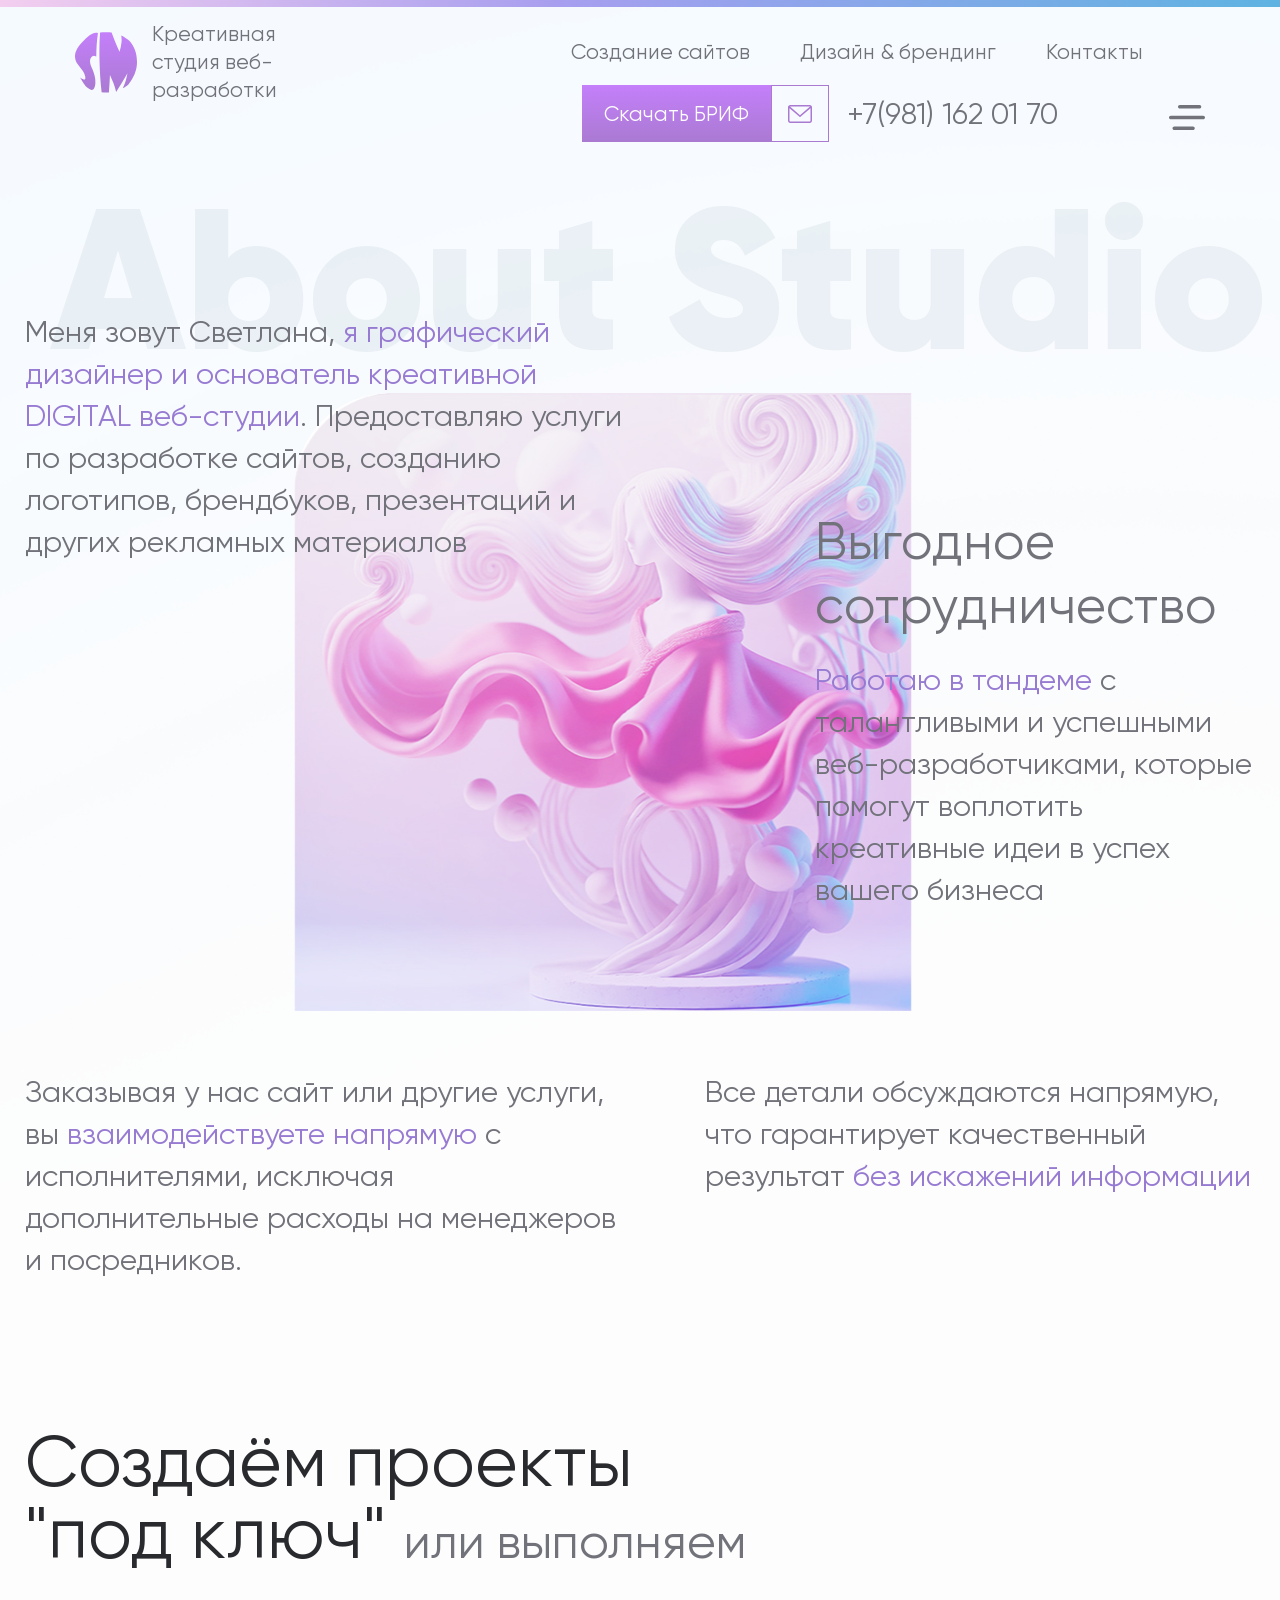
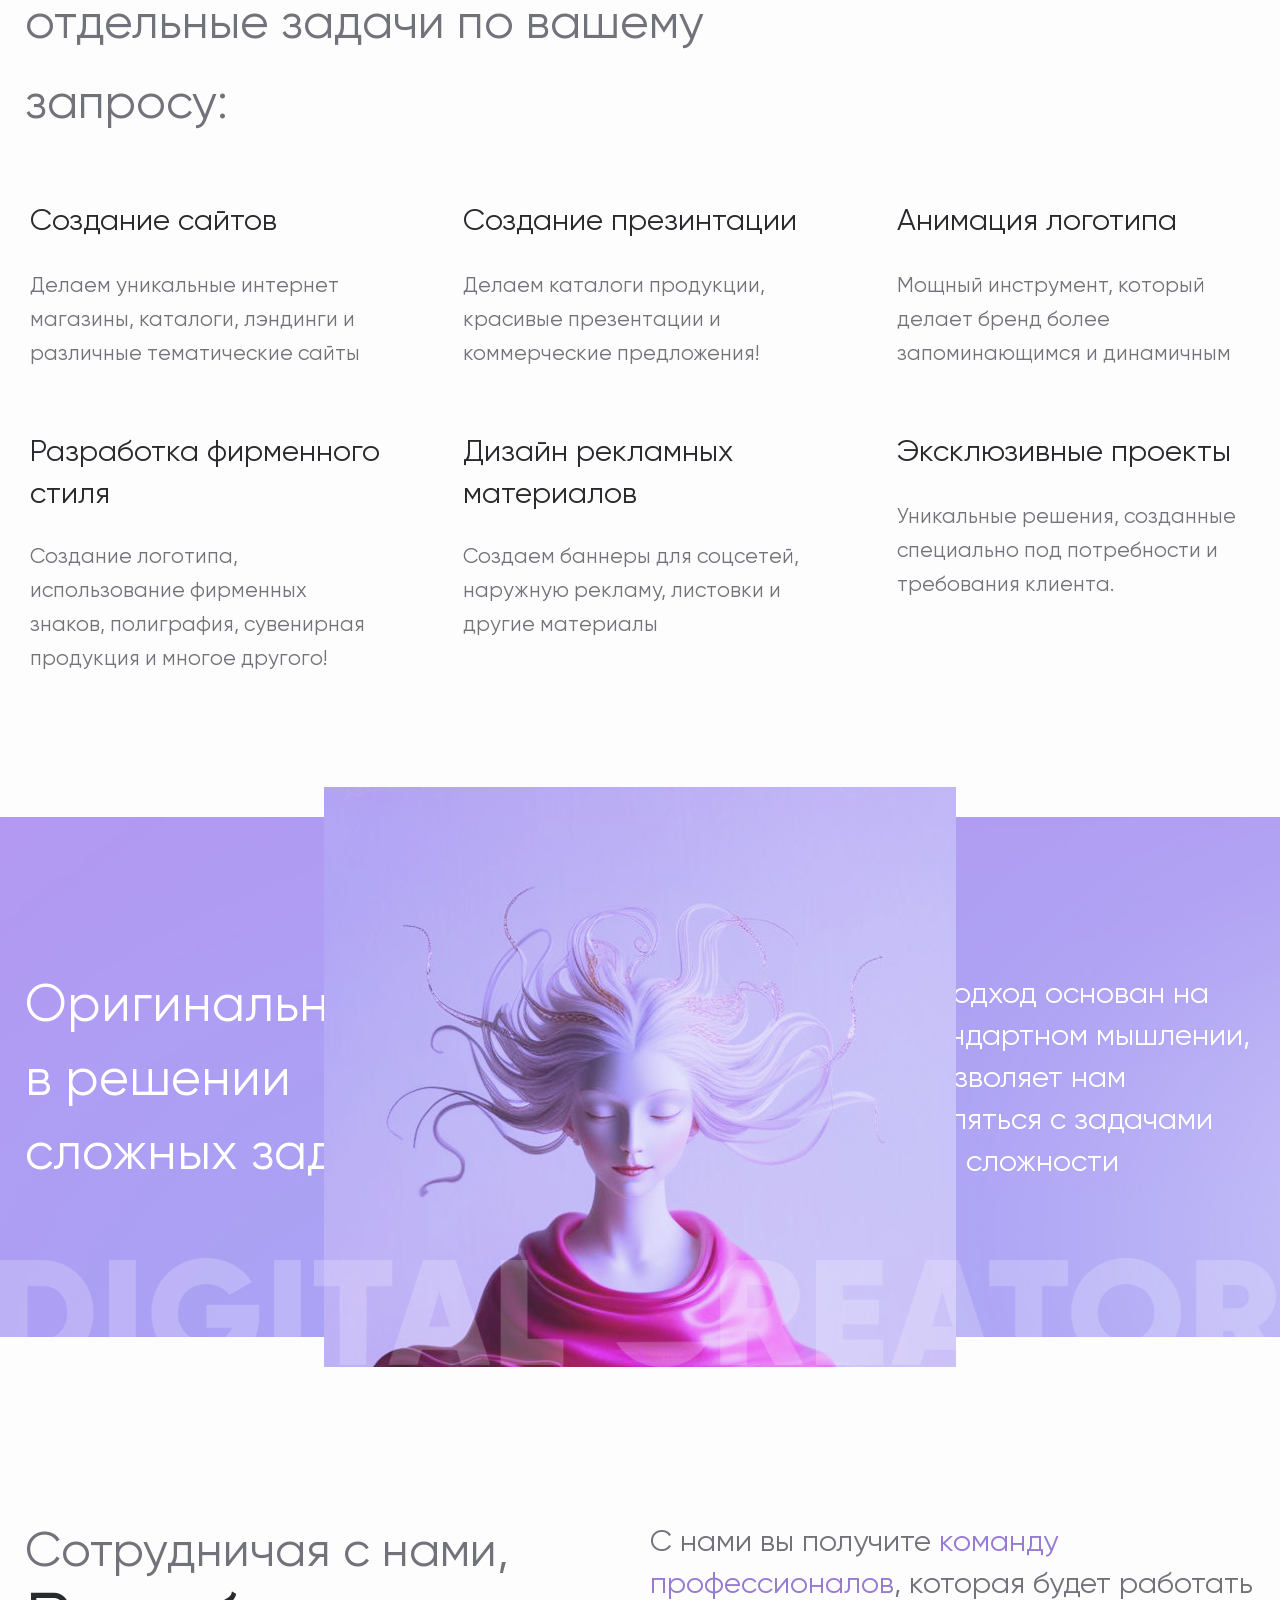
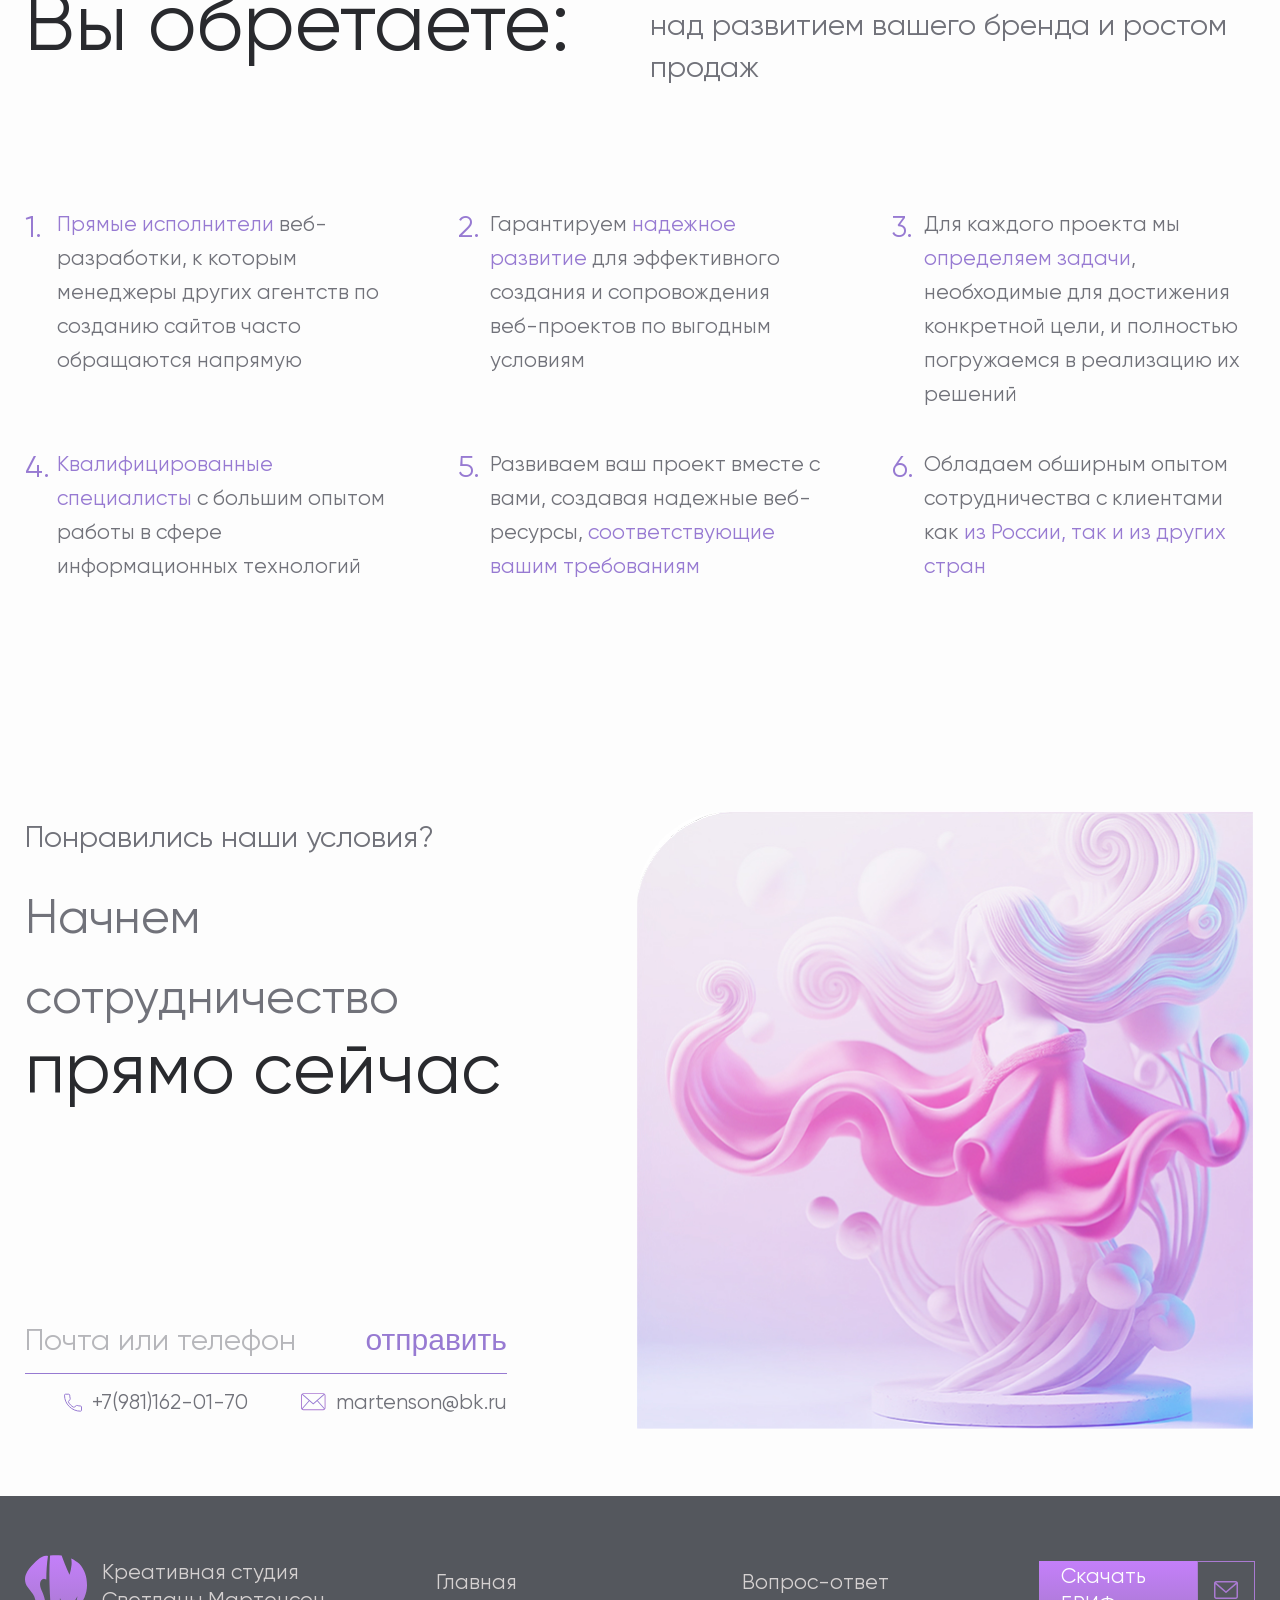
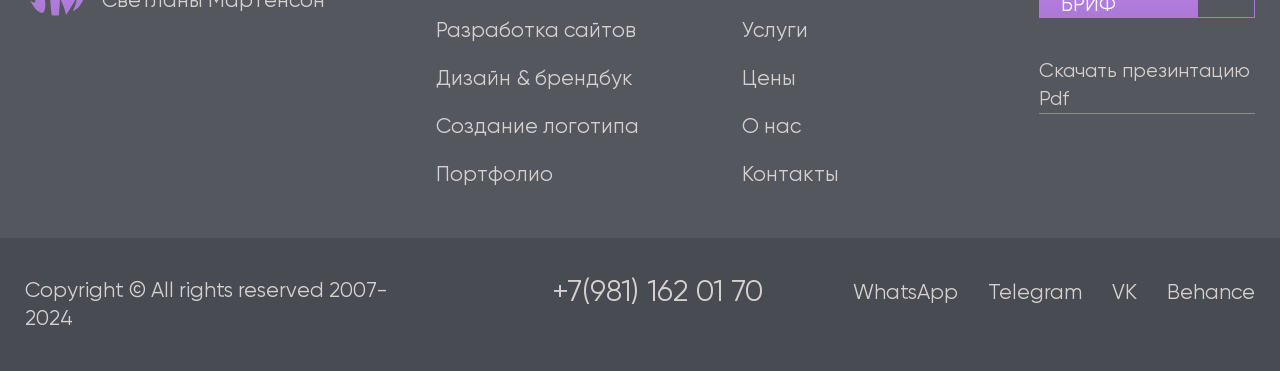
==== about.html @ 4dc98ea4 "Add files via upload" ====
<!DOCTYPE html>
<html lang="ru">
<head>
	<meta charset="utf-8">
	<meta http-equiv="X-UA-Compatible" content="IE=edge" >
	<meta name="viewport" content="width=device-width, initial-scale=1.0">
	<meta name="description" content="">
	<link rel="stylesheet" type="text/css" href="style.css">
	<link rel="icon" type="image/png" href="favicon/favicon.ico" sizes="16x16">	
	<title></title>
	<script>document.write('<script src="http://' + (location.host || 'localhost').split(':')[0] + ':35729/livereload.js?snipver=1"></' + 'script>')</script>
</head>
<body>
	<div class="wrapper">
	<!-- Header -->		
	<header>
		<div class="header_site">
			<div class="left">
				<a href="#" class="logo">
					<img src="img/logo.svg" alt="" loading="logo" />
					<p>Креативная студия веб-разработки</p>
				</a>
			</div>
			<div class="right">
				<ul class="resp_nav">
					<li><a href="#">Создание сайтов</a></li>
					<li><a href="#">Дизайн & брендинг</a></li>
					<li><a href="#">Контакты</a></li>
				</ul>
				<div class="inlines">
					<div>
						<div class="pink_box">
							<div>
								<a href="#" class="pink_link">Скачать БРИФ</a>
							</div>
							<div>
								<a class="mail_link" href="mailto:">
									<img src="img/mail.svg" alt="" loading="logo" />
								</a>
							</div>
						</div>
					</div>
					<div>
						<a class="tel_link" href="tel:+79811620170">+7(981) 162 01 70</a>
					</div>
				</div>
				<div class="resbtn_wrapp">
					<button type="button" class="respBtn">
						<svg width="36" height="37" viewBox="0 0 36 37" fill="none" xmlns="http://www.w3.org/2000/svg">
						<path d="M9 7.70002C9 6.70595 9.80592 5.90002 10.8 5.90002L30.4734 5.90002C31.4675 5.90002 32.2734 6.70595 32.2734 7.70002C32.2734 8.6941 31.4675 9.50002 30.4734 9.50002H10.8C9.80592 9.50002 9 8.69403 9 7.70002ZM34.2 16.7H1.8C0.805922 16.7 0 17.506 0 18.5C0 19.4941 0.805922 20.3 1.8 20.3H34.2C35.1941 20.3 36 19.4941 36 18.5C36 17.506 35.1941 16.7 34.2 16.7ZM23.9695 27.5H5.30859C4.31459 27.5 3.50859 28.3059 3.50859 29.3C3.50859 30.294 4.31459 31.1 5.30859 31.1H23.9695C24.9636 31.1 25.7695 30.294 25.7695 29.3C25.7695 28.3059 24.9636 27.5 23.9695 27.5Z" fill="#71727A"/>
						</svg>
					</button>
				</div>
			</div>
		</div>								
	</header>
	<!-- /Header -->
	<!-- Content -->
	<div class="content">
	<!-- Section 1 - About Page -->
	<section class="promo">
		<div class="row">
			<h1 class="promo_h1_2">About Studio</h1>
			<div class="about_promo_wrapp">
				<div class="about_promo_img">
					<img src="img/about.jpg" alt="" loading="lazy" />
				</div>
				<div class="about_promo">
					<div>
						<div>
							<p>Меня зовут Светлана, <a href="#">я графический дизайнер и основатель креативной DIGITAL веб-студии</a>. Предоставляю услуги по разработке сайтов, созданию логотипов, брендбуков, презентаций и других рекламных материалов</p>
						</div>
					</div>
					<div>
						<div>
							<h3>Выгодное сотрудничество</h3>
							<p><a href="#">Работаю в тандеме</a> с талантливыми и успешными веб-разработчиками, которые помогут воплотить креативные идеи в успех вашего бизнеса</p>
						</div>
					</div>
				</div>
			</div>
			<div class="about_promo_2">
				<div>
					<div>
						<p>Заказывая у нас сайт или другие услуги, вы <a href="#">взаимодействуете напрямую</a> с исполнителями, исключая дополнительные расходы на менеджеров и посредников.</p>
					</div>
				</div>
				<div>
					<div>
						<p>Все детали обсуждаются напрямую, что гарантирует качественный результат <a href="#">без искажений информации</a></p>
					</div>
				</div>
			</div>
		</div>
	</section>
	<!-- /Section 1 - About Page -->
	<!-- Section 2 - About Page -->
	<section class="screen_2_ab">
		<div class="row">
			<div class="h2_wrapp">
				<h2>Создаём проекты "под ключ" <span>или выполняем отдельные задачи по вашему запросу:</span></h2>
			</div>
			<div class="ab_thumbs">
				<div class="ab_thumb">
					<h3>Создание сайтов</h3>
					<p>Делаем уникальные интернет магазины, каталоги, лэндинги и различные тематические сайты</p>
				</div>
				<div class="ab_thumb">
					<h3>Создание презинтации</h3>
					<p>Делаем каталоги продукции, красивые презентации и коммерческие предложения!</p>
				</div>
				<div class="ab_thumb">
					<h3>Анимация логотипа</h3>
					<p>Мощный инструмент, который делает бренд более запоминающимся и динамичным</p>
				</div>
				<div class="ab_thumb">
					<h3>Разработка фирменного стиля</h3>
					<p>Создание логотипа, использование фирменных знаков, полиграфия, сувенирная продукция и многое другого!</p>
				</div>
				<div class="ab_thumb">
					<h3>Дизайн рекламных материалов</h3>
					<p>Создаем баннеры для соцсетей, наружную рекламу, листовки и другие материалы</p>
				</div>
				<div class="ab_thumb">
					<h3>Эксклюзивные проекты</h3>
					<p>Уникальные решения, созданные специально под потребности и требования клиента.</p>
				</div>
			</div>
		</div>
	</section>
	<!-- /Section 2 - About Page -->
	<!-- Section 3 - About Page -->
	<section class="screen_3_ab">
		<div class="promo_2">
			<div class="row">
				<div class="promo_2_article">
					<div>
						<p>Оригинальность в решении сложных задач</p>
					</div>
					<div>
						<p>Наш подход основан на нестандартном мышлении, что позволяет нам справляться с задачами любой сложности</p>
					</div>
				</div>
			</div>
			<div class="promo_2_img">
				<img src="img/promo_2_img.jpg" alt="" loading="lazy" />
			</div>
			<img class="promo_2_h2" src="img/promo_2.svg" alt="" loading="lazy" />
		</div>
	</section>
	<!-- /Section 3 - About Page -->
	<!-- Section 4 - About Page -->
	<section class="sect_4_ab">
		<div class="row">
			<div class="article">
				<div>
					<h2><span>Сотрудничая с нами,</span><br /> Вы обретаете:</h2>
				</div>
				<div>
					<br />
					<p>С нами вы получите <a href="#">команду профессионалов</a>, которая будет работать над развитием вашего бренда и ростом продаж</p>
				</div>
			</div>
			<div class="items">
				<div class="item">
					<div>
						<p>1.</p>
					</div>
					<div>
						<p><a href="#">Прямые исполнители</a> веб-разработки, к которым менеджеры других агентств по созданию сайтов часто обращаются напрямую</p>
					</div>
				</div>
				<div class="item">
					<div>
						<p>2.</p>
					</div>
					<div>
						<p>Гарантируем <a href="#">надежное развитие</a> для эффективного создания и сопровождения веб-проектов по выгодным условиям</p>
					</div>
				</div>
				<div class="item">
					<div>
						<p>3.</p>
					</div>
					<div>
						<p>Для каждого проекта мы <a href="#">определяем задачи</a>, необходимые для достижения конкретной цели, и полностью погружаемся в реализацию их решений</p>
					</div>
				</div>
				<div class="item">
					<div>
						<p>4.</p>
					</div>
					<div>
						<p><a href="#">Квалифицированные специалисты</a> с большим опытом работы в сфере информационных технологий</p>
					</div>
				</div>
				<div class="item">
					<div>
						<p>5.</p>
					</div>
					<div>
						<p>Развиваем ваш проект вместе с вами, создавая надежные веб-ресурсы, <a href="#">соответствующие вашим требованиям</a></p>
					</div>
				</div>
				<div class="item">
					<div>
						<p>6.</p>
					</div>
					<div>
						<p>Обладаем обширным опытом сотрудничества с клиентами как <a href="#">из России, так и из других стран</a></p>
					</div>
				</div>
			</div>
		</div>
	</section>
	<!-- /Section 4 - About Page -->
	<!-- Section 8 - Main Page -->
	<section class="sect_8_mp">
		<div class="row">
			<div class="callback_two_cols">
				<div>
					<div class="callback_content">
						<div class="callback_header">
							<h3>Понравились наши условия?</h3>
							<h2><span>Начнем сотрудничество</span> прямо сейчас</h2>
						</div>
						<div class="callback_fooer">
							<form>
								<div class="formn_templ">
									<div>
										<!-- пересмотреть прозрачность -->
										<p><a href="#">Почта</a> или <a href="#">телефон</a></p>
									</div>
									<div>
										<button type="submit" class="subBtn">отправить</button>
									</div>
								</div>
							</form>
							<div class="contacts_inline">
								<div>
									<a href="tel:+79811620170" class="icon_link">
										<img src="img/tel.svg" alt="" loading="lazy" />
										+7(981)162-01-70
									</a>
								</div>
								<div>
									<a href="mailto:martenson@bk.ru" class="icon_link">
										<img src="img/mail2.svg" alt="" loading="lazy" />
										martenson@bk.ru
									</a>
								</div>
							</div>
						</div>
					</div>
				</div>
				<div>
					<div class="callback_img">
						<img src="img/callback.jpg" alt="" loading="lazy" />
					</div>
				</div>
			</div>
		</div>
	</section>
	<!-- /Section 8 - Main Page -->
	</div>
	<!-- /Content -->
	<!-- Footer -->
	<footer class="footer_section">
		<div class="row">
			<div class="footer_templ">
				<div>
					<a href="#" class="logo_footer">
						<img src="img/logo.svg" alt="" loading="logo" />
						<p>Креативная студия Светланы Мартенсон</p>
					</a>
				</div>
				<div>
					<div class="navs_inline">
						<div>
							<ul class="footer_nav">
								<li><a href="#">Главная</a></li>
								<li><a href="#">Разработка сайтов</a></li>
								<li><a href="#">Дизайн & брендбук</a></li>
								<li><a href="#">Создание логотипа</a></li>
								<li><a href="#">Портфолио</a></li>
							</ul>
						</div>
						<div>
							<ul class="footer_nav">
								<li><a href="#">Вопрос-ответ</a></li>
								<li><a href="#">Услуги</a></li>
								<li><a href="#">Цены</a></li>
								<li><a href="#">О нас</a></li>
								<li><a href="#">Контакты</a></li>
							</ul>
						</div>
					</div>
				</div>
				<div>
					<div class="pink_box">
						<div>
							<a href="#" class="pink_link">Скачать БРИФ</a>
						</div>
						<div>
							<a class="mail_link" href="mailto:">
								<img src="img/mail.svg" alt="" loading="logo" />
							</a>
						</div>
					</div>
					<div>
						<a href="#" class="link_2">Скачать презинтацию Pdf</a>
					</div>
				</div>
			</div>
		</div>
		<div class="footer_bottom">
			<div class="row">
				<div class="footer_bottom_templ">
					<div>
						<p>Сopyright © All rights reserved 2007-2024</p>
					</div>
					<div>
						<div class="footer_inline">
							<div>
								<a href="tel:+79811620170" class="tel_link_2">+7(981) 162 01 70</a>
							</div>
							<div>
								<ul class="soc_list">
									<li><a href="#">WhatsApp</a></li>
									<li><a href="#">Telegram</a></li>
									<li><a href="#">VK</a></li>
									<li><a href="#">Behance </a></li>
								</ul>
							</div>
						</div>
					</div>
				</div>
			</div>
		</div>
	</footer>
	<!-- /Footer -->
	</div>
	<link rel="stylesheet" type="text/css" href="responsive.css">
	<link rel="stylesheet" type="text/css" href="vendors/css/fancybox.css">
	<script src="vendors/js/jquery.js"></script>
	<script src="vendors/js/fancybox.js"></script>
	<script src="js/scripts.js"></script>
</body>
</html>
---- style.css ----
@charset "utf-8";

/*------------------*/
/*-- Fonts --*/
/*------------------*/

@font-face {
    font-family: 'Gilroy';
    src: url('fonts/Gilroy-Black.eot');
    src: url('fonts/Gilroy-Black.eot?#iefix') format('embedded-opentype'),
        url('fonts/Gilroy-Black.woff2') format('woff2'),
        url('fonts/Gilroy-Black.woff') format('woff'),
        url('fonts/Gilroy-Black.ttf') format('truetype'),
        url('fonts/Gilroy-Black.svg#Gilroy-Black') format('svg');
    font-weight: 900;
    font-style: normal;
    font-display: swap;
}

@font-face {
    font-family: 'Gilroy';
    src: url('fonts/Gilroy-Regular.eot');
    src: url('fonts/Gilroy-Regular.eot?#iefix') format('embedded-opentype'),
        url('fonts/Gilroy-Regular.woff2') format('woff2'),
        url('fonts/Gilroy-Regular.woff') format('woff'),
        url('fonts/Gilroy-Regular.ttf') format('truetype'),
        url('fonts/Gilroy-Regular.svg#Gilroy-Regular') format('svg');
    font-weight: normal;
    font-style: normal;
    font-display: swap;
}

/*-------------------------------------------*/
/* BASIC SETUP */
/*-------------------------------------------*/

* {
    margin: 0;
    padding: 0;
    -webkit-box-sizing: border-box;
    -moz-box-sizing: border-box;
    box-sizing: border-box;
    -webkit-tap-highlight-color: transparent;
}

html {
    -webkit-text-size-adjust: 100%;
}

html,
body {
    min-height: 100%;
    min-width: 100%;
    height: 100%;
}

body {
    background: #FDFDFD;
}

.wrapper {
    position: relative;
    display: flex;
    display: -ms-flexbox;
    display: -webkit-flex;
    flex-direction: column;
    -webkit-flex-direction: column;
    -ms-flex-direction: column;
    min-height: 100%;
    min-height: 100vh;
}

header {
    flex: 0 0 auto;
    -webkit-flex: 0 0 auto;
}

.content {
    flex: 1 0 auto;
    -webkit-flex: 1 0 auto;
}

footer {
    flex: 0 0 auto;
    -webkit-flex: 0 0 auto;
}

::-webkit-input-placeholder {color:#555555;}
::-moz-placeholder          {color:#555555;}
:-moz-placeholder           {color:#555555;}
:-ms-input-placeholder      {color:#555555;}

input,
textarea,
button,
select,
a,
img {
    outline: none;
}

select {
    -webkit-appearance: none;
    appearance: none;
    -moz-appearance;
    text-indent: 0.01px;
    text-overflow: "";
}

*::-ms-expand { display: none; }

input::-webkit-outer-spin-button,
input::-webkit-inner-spin-button {
    -webkit-appearance: none;
}

input[type="number"] {
    -moz-appearance: textfield;
}

input {
    -webkit-appearance: none;
    -moz-appearance
}

button {
    -webkit-appearance: none;
    -moz-appearance
}

textarea {
    resize: none;
    overflow: auto;
    -webkit-appearance: none;
    -moz-appearance;
}

input::-webkit-input-placeholder       {opacity: 1; transition: opacity .3s ease;}
input::-moz-placeholder                {opacity: 1; transition: opacity .3s ease;}
input:-moz-placeholder                 {opacity: 1; transition: opacity .3s ease;}
input:-ms-input-placeholder            {opacity: 1; transition: opacity .3s ease;}
input:focus::-webkit-input-placeholder {opacity: 0; transition: opacity .3s ease;}
input:focus::-moz-placeholder          {opacity: 0; transition: opacity .3s ease;}
input:focus:-moz-placeholder           {opacity: 0; transition: opacity .3s ease;}
input:focus:-ms-input-placeholder      {opacity: 0; transition: opacity .3s ease;}

textarea::-webkit-input-placeholder       {opacity: 1; transition: opacity .3s ease;}
textarea::-moz-placeholder                {opacity: 1; transition: opacity .3s ease;}
textarea:-moz-placeholder                 {opacity: 1; transition: opacity .3s ease;}
textarea:-ms-input-placeholder            {opacity: 1; transition: opacity .3s ease;}
textarea:focus::-webkit-input-placeholder {opacity: 0; transition: opacity .3s ease;}
textarea:focus::-moz-placeholder          {opacity: 0; transition: opacity .3s ease;}
textarea:focus:-moz-placeholder           {opacity: 0; transition: opacity .3s ease;}
textarea:focus:-ms-input-placeholder      {opacity: 0; transition: opacity .3s ease;}

.clearfix:after,
.clearfix:before {
    display: block;
    content: "";
}

/*-------------------------------------------*/
/* ----- DEFAULT STYLES ------ */
/*-------------------------------------------*/

section {
    position: relative;
    padding: 10px 0;
}

h1 {
    font-family: 'Gilroy';
    font-weight: 900;
    font-size: 200px;
    line-height: 28px;
    color: rgba(220, 230, 235, .5);
}

h2 {
    font-family: 'Gilroy';
    font-weight: 400;
    font-size: 72px;
    line-height: 100%;
    color: #292A2E;
}

h3 {
    font-family: 'Gilroy';
    font-weight: 400;
    font-size: 30px;
    line-height: 42x;
    color: #292A2E;
}

h4 {
    font-family: 'Gilroy';
    font-weight: 400;
    font-size: 30px;
    line-height: 42px;
    color: #71727A;
}

p {
    font-family: 'Gilroy';
    font-weight: 400;
    font-size: 30px;
    line-height: 42px;
    color: #71727A;
}

a {
    text-decoration: none;
    font-family: 'Gilroy';
    font-weight: 400;
    font-size: 30px;
    line-height: 42px;
    color: #71727A;
}

li {
    list-style: none;
    font-family: 'Gilroy';
    font-weight: 400;
    font-size: 30px;
    line-height: 42px;
    color: #71727A;
}

img {
    outline: none;
    border: 1px solid transparent;
    border: none;
}

button:hover,
button:active,
a:hover,
a:active {
    -webkit-tap-highlight-color: rgba(0,0,0,0); 
    -webkit-tap-highlight-color: transparent;
}

input {

}

input:focus {

}

textarea {

}

textarea:focus {

}

/*-------------------------------------------*/
/* ----- REUSABLE COMPONENTS ------ */
/*-------------------------------------------*/

.row {
    width: 100%;
    max-width: 1514px;
    margin: 0 auto;
    padding: 0 25px;
}

.overflow_wrapp {
    overflow: hidden;
}

.align_center {
    text-align: center;
}

.align_right {
    text-align: right;
}

.align_left {
    text-align: left;
}

/*-------------------------------------------*/
/* ----- HEADER ------ */
/*-------------------------------------------*/

.header_site {
    display: flex;
    flex-wrap: wrap;
    width: 100%;
    padding: 20px 75px 20px 75px;
    position: absolute;
    top: 0;
    left: 0;
    z-index: 2;
}

.header_site:before {
    display: block;
    content: "";
    height: 7px;
    width: 100%;
    background: linear-gradient(90deg, #F3CEEF 0%, #A79EEF 43.84%, #5EB3E2 100%);
    position: absolute;
    top: 0;
    left: 0;
}

.header_site > .left {
    width: 280px;
    padding: 0 10px 0 0;
}

.header_site > .right {
    display: flex;
    flex-wrap: wrap;
    justify-content: flex-end;
    width: calc(100% - 280px);
    padding: 0 0 0 10px;
}

.logo {
    display: inline-flex;
    align-items: center;
}

.logo img {
    margin-right: 15px;
}

.logo p {
    font-size: 21px;
    line-height: 28px;
    color: #71727A;
}

.resp_nav {
    display: flex;
    flex-wrap: wrap;
    padding: 18px 37px 5px 0;
}

.resp_nav li {
    padding: 0 25px;
}

.resp_nav li a {
    display: inline-block;
    vertical-align: top;
    font-size: 21px;
    line-height: 28px;
    color: #71727A;
}

.resp_nav li a:hover {
    color: #977AD2;
}

.inlines {
    display: flex;    
    align-items: center;
    margin: 0 -9px;
}

.inlines > div {
    padding: 0 9px;
}

.pink_box {
    display: inline-flex;
}

.pink_box > div:nth-child(1) {
    width: calc(100% - 58px);
}

.pink_box > div:nth-child(2) {
    width: 58px;
}

.mail_link {
    display: flex;
    align-items: center;
    justify-content: center;
    width: 58px;
    height: 57px;
    border: 1px solid #AA7AD2;
}

.pink_link {
    display: inline-flex;
    align-items: center;
    height: 57px;
    padding: 5px 22px;
    background: linear-gradient(180deg, #C47FFA 0%, #BE7EF1 23%, #AA7AD2 100%), #AA7AD2;
    font-weight: 400;
    font-size: 21px;
    line-height: 28px;
    color: #FDFDFD;
}

.tel_link {
    display: inline-block;
    vertical-align: top;
    font-size: 30px;
    line-height: 28px;
    color: #71727A;
}

.resbtn_wrapp {
    padding: 14px 0 0 110px;
}

.respBtn {
    width: 37px;
    height: 37px;
    background: transparent;
    border: none;
    cursor: pointer;
}

/*-------------------------------------------*/
/* ----- CONTENT ------ */
/*-------------------------------------------*/

/*-- Section 1 - Main Page --*/

.promo {
    padding: 311px 0 10px 0;
    position: relative;
    background-image: url(img/promo_bg.png);
    background-size: cover;
    background-position: center;
}

.promo > .row {
    position: relative;
    z-index: 2;
}

.promo_h1 {
    width: 100%;
    position: absolute;
    top: 257px;
    left: 0;
    text-align: center;
}

.h1_descript {
    text-align: center;
}

.h1_descript p {
    padding-bottom: 10px;
    font-size: 21px;
    line-height: 28px;
}

.promo_thumbs {
    display: flex;
    flex-wrap: wrap;
    justify-content: center;
    padding: 77px 65px 30px 65px;
}

.promo_thumb {
    width: calc(33.33% - 20px);
    height: 459px;
/*    max-width: 574px;*/
    margin: 10px;
    border-radius: 0 116px 0 0;
    overflow: hidden;
}

.promo_thumb:nth-child(2) {
    position: relative;
    top: -63px;
}

.promo_thumb img {
    height: 459px;
    object-fit: cover;
    object-position: center;
}

/*-- /Section 1 - Main Page --*/

/*-- Section 2 - Main Page --*/

.sect_2_mp {
    padding: 88px 0 10px 0;
}

.article {
    display: flex;
    flex-wrap: wrap;
    padding-bottom: 29px;
}

.article > div:nth-child(1) {
    width: 50%;
    padding: 10px 10px 10px 0;
}

.article > div:nth-child(2) {
    width: 50%;
    padding: 10px 0 10px 10px;
}

.article h2 {
    font-size: 81px;
    line-height: 73px;
}

.article h2 span {
    font-size: 49px;
    color: #71727A;
}

.article > div:nth-child(2) p {
    padding-bottom: 40px;
    font-size: 30px;
    line-height: 42px;
    color: #71727A;
}

.article > div:nth-child(2) p a {
    font-size: 30px;
    line-height: 42px;
    color: #977AD2;
}

.tags_wrapp {
    padding: 20px 0;
}

.tags {
    display: flex;
    flex-wrap: wrap;
    margin: 0 -10px;
    padding: 5px 0;
}

.tags li {
    width: calc(16.66% - 20px);
    margin: 10px;
}

.tags li a {
    display: flex;
    align-items: center;
    text-align: center;
    justify-content: center;
    min-height: 78px;
    padding: 5px 7px;
    border: 1px solid #D5D1D1;
    font-size: 21px;
    line-height: 24px;
    color: #71727A;
}

/*-- /Section 2 - Main Page --*/

/*-- Section 3 - Main Page --*/

.sect_3_mp {
    padding: 94px 0 10px 0;
}

.tabs_list {
    display: flex;
    flex-wrap: wrap;
    margin: 0 -25px;
    padding: 24px 0 0 0;
}

.tabs_list li {
    padding: 10px 25px;
}

.tab_link {
    font-size: 24px;
    line-height: 42px;
    color: #71727A;
    cursor: pointer;
    position: relative;
}

.tab_link:before {
    display: block;
    content: "";
    height: 12px;
    width: 0;
    background: #AA7AD2;
    position: absolute;
    bottom: -2px;
    left: 0;
    opacity: .6;
}

.tab_link:hover:before {
    width: 72%;
}

.tab_link.active {
    color: #292A2E;
}

.tab_link.active:before {
    width: 72%;
}

.tab_link span {
    position: relative;
    z-index: 2;
}

.tabs {
    position: relative;
}

.tab_radio {
    display: block;
    width: 0;
    height: 0;
    opacity: 0;
    z-index: -1;
    position: absolute;
    top: 0;
    left: 0;
}

.tab {
    position: absolute;
    top: 0;
    left: -999999999px;
    opacity: 0;
    height: 0;
    overflow: hidden;
    -webkit-transition-property: opacity;
    -webkit-transition-duration: .3s;
    -webkit-transition-timing-function: ease;

    -moz-transition-property: opacity;
    -moz-transition-duration: .3s;
    -moz-transition-timing-function: ease;

    -ms-transition-property: opacity;
    -ms-transition-duration: .3s;
    -ms-transition-timing-function: ease;

    -o-transition-property: opacity;
    -o-transition-duration: .3s;
    -o-transition-timing-function: ease;

    transition-property: opacity;
    transition-duration: .3s;
    transition-timing-function: ease;
}

.tab_radio:checked + .tab {
    height: auto;
    overflow: none;
    opacity: 1;
    position: relative;
    left: 0;
}

.gallery_templ {
    display: flex;
    flex-wrap: wrap;
    margin: 0 -2px;
    padding: 22px 0;
}

.gallery_templ > div:nth-child(1) {
    width: 33.33%;
    padding: 2px;
}

.gallery_templ > div:nth-child(2) {
    width: 33.33%;
    padding: 2px;
}

.gallery_templ > div:nth-child(3) {
    width: 33.33%;
    padding: 2px;
}

.gall_thumb {
    display: block;
    margin: 2px 0;
}

.gall_thumb img {
    display: block;
    width: 100%;
    object-fit: cover;
    object-position: top;
}

.button_wrapp {
    padding: 23px 0 20px 0;
    text-align: center;
}

.more_link {
    display: inline-flex;
    align-items: center;
    font-size: 21px;
    line-height: 42px;
    color: #71727A;
}

.more_link svg {
    margin-left: 15px;
}

/*-- /Section 3 - Main Page --*/

/*-- Section 4 - Main Page --*/

.sect_4_mp {
    padding: 94px 0 109px 0;
}

.article_2 {
    display: flex;
    flex-wrap: wrap;
}

.article_2 > div:nth-child(1) {
    width: 50%;
    padding: 10px 10px 10px 0;
}

.article_2 > div:nth-child(2) {
    width: 50%;
    padding: 21px 0 10px 134px;
}

.img_box_3 {
    position: relative;
    padding: 20px 125px 80px 20px;
}

.img_box_3_outside {
    position: absolute;
    top: 0;
    left: 0;
    width: 100%;
    height: 100%;
}

.img_box_3_outside img {
    display: block;
    position: absolute;
    top: 0;
    left: 0;
    width: 100%;
    height: 100%;
    object-fit: cover;
    object-position: center;
}

.article_2 > div:nth-child(2) h3 {
    padding: 30px 0 8px 0;
    font-size: 30px;
    line-height: 42px;
    color: #292A2E;
}

.article_2 > div:nth-child(2) p {
    font-size: 21px;
    line-height: 34px;
    color: #71727A;
}

.article_2 > div:nth-child(2) h3:nth-child(1) {
    padding-top: 0;
}

.link_wrapp {
    padding: 103px 0 0 0;
}

.pink_link_2 {
    display: inline-block;
    vertical-align: top;
    padding-left: 22px;
    font-size: 30px;
    line-height: 42px;
    color: #484B51; 
    position: relative;
}

.pink_link_2 span {
    position: relative;
    z-index: 2;
}

.pink_link_2:before {
    display: block;
    height: 18px;
    width: 73%;
    content: "";
    background: rgba(170, 122, 210, .6);
    position: absolute;
    bottom: 0;
    left: 0;
}

.img_box_3_outside {
    position: absolute;
    top: 0;
    right: 0;
    left: auto;
    width: 50vw;
    height: 100%;
    border-radius: 0 170px 0 0;
    overflow: hidden;
}

.img_box_3_outside img {
    position: absolute;
    top: 0;
    right: 0;
    left: auto;
    width: 100%;
    height: 100%;
}

.img_box_3_content {
    padding: 65px 0 0 0;
    position: relative;
    z-index: 2;
}

.img_box_3_content h3 {
    padding-bottom: 37px;
    font-weight: 400;
    font-size: 52px;
    line-height: 42px;
    color: #FFF;
}

.img_box_inner {
    position: relative;
    border-radius: 0 95px 0 0;
    overflow: hidden;
    padding: 105px 50px 130px 35px;
}

.img_box_inner img {
    display: block;
    width: 100%;
    height: 100%;
    position: absolute;
    top: 0;
    left: 0;
}

.img_box_inner > div {
    position: relative;
    z-index: 2;
}

.img_box_inner p {
    font-size: 30px;
    line-height: 42px;
    color: #FFF;
}

/*-- /Section 4 - Main Page --*/

/*-- Section 5 - Main Page --*/

.items {
    display: flex;
    flex-wrap: wrap;
    margin: 0 -35px;
    padding: 22px 0 20px 0;
}

.item {
    display: flex;
    width: calc(33.33% - 70px);
    margin: 18px 35px;
}

.item > div:nth-child(1) {
    width: 32px;
    padding-top: 3px;
}

.item > div:nth-child(2) {
    width: calc(100% - 32px);
}

.item > div:nth-child(1) p {
    font-size: 30px;
    line-height: 34px;
    color: #977AD2;
}

.item > div:nth-child(2) p {
    font-size: 21px;
    line-height: 34px;
    color: #71727A;  
}

.item > div:nth-child(2) p a {
    font-size: 21px;
    line-height: 34px;
    color: #977AD2;
}

/*-- /Section 5 - Main Page --*/

/*-- Section 6 - Main Pag --*/

.pink_line {
    position: relative;
    overflow: hidden;
    margin: 30px 0 90px 0;
    padding: 47px 0 52px 0;
}

.pink_line:before {
    display: block;
    content: "";
    width: 100%;
    height: 100%;
    position: absolute;
    top: 0;
    left: 0;
    background: linear-gradient(180deg, #C47FFA 0%, #BE7EF1 23%, #AA7AD2 100%), #8775A7;
    opacity: .95;
}

.pink_line ul {
    display: flex;
    position: relative;
    z-index: 2;
/*    margin: 0 -30px;*/
}

.pink_line ul li {
    padding: 40px 30px;
    font-weight: 400;
    font-size: 36px;
    line-height: 34px;
    color: #FDFDFD;
}

/*-- /Section 6 - Main Pag --*/

/*-- Section 7 - Main Page --*/

.faq_item {
    border-bottom: 1px solid #D5D1D1;
}

.faq_item_title {
    padding: 30px 120px 40px 0;
    position: relative;
    cursor: pointer;
}

.faq_item_title svg {
    position: absolute;
    top: calc(50% - 20px);
    right: 70px;
    -webkit-transition-property: transform;
    -webkit-transition-duration: .3s;
    -webkit-transition-timing-function: ease;

    -moz-transition-property: transform;
    -moz-transition-duration: .3s;
    -moz-transition-timing-function: ease;

    -ms-transition-property: transform;
    -ms-transition-duration: .3s;
    -ms-transition-timing-function: ease;

    -o-transition-property: transform;
    -o-transition-duration: .3s;
    -o-transition-timing-function: ease;

    transition-property: transform;
    transition-duration: .3s;
    transition-timing-function: ease;
}

.faq_item.active .faq_item_title svg {
    transform: rotate(45deg);
}

.faq_item.active .faq_item_title svg rect {
    stroke: #977AD2;
}

.dr_parent.active .dr_content {
    display: block;
}

.faq_item_content {
    margin-top: -22px;
    padding: 0 24% 57px 8%;
}

.faq_item_title h3 {
    font-size: 30px;
    line-height: 42px;
    color: #71727A;
    -webkit-transition-property: color;
    -webkit-transition-duration: .3s;
    -webkit-transition-timing-function: ease;

    -moz-transition-property: color;
    -moz-transition-duration: .3s;
    -moz-transition-timing-function: ease;

    -ms-transition-property: color;
    -ms-transition-duration: .3s;
    -ms-transition-timing-function: ease;

    -o-transition-property: color;
    -o-transition-duration: .3s;
    -o-transition-timing-function: ease;

    transition-property: color;
    transition-duration: .3s;
    transition-timing-function: ease;
}

.dr_parent.active .faq_item_title h3 {
    color: #977AD2;
}

.faq_item_content p {
    font-size: 21px;
    line-height: 34px;
    color: #71727A;
}

.faq_item_content p + p {
    padding-top: 13px;
}

.faq_item_content p span {
    color: #292A2E;
}

.faq_item_content ul {
    padding-left: 24px;
}

.faq_item_content ul li {
    list-style: decimal;
    padding: 12px 0 12px 0;
    font-size: 21px;
    line-height: 34px;
    color: #71727A;
}

/*-- /Section 7 - Main Page --*/

/*-- Section 8 - Main Page --*/

.callback_two_cols {
    display: flex;
    flex-wrap: wrap;
    padding: 170px 0 53px 0;
}

.callback_two_cols > div:nth-child(1) {
    display: flex;
    width: calc(100% - 618px);
    padding: 5px 130px 10px 0;
}

.callback_two_cols > div:nth-child(2) {
    width: 618px;
}

.callback_content {
    display: flex;
    flex-direction: column;
}

.callback_header {
    height: 100%;
    flex: 1;
}

.callback_header h3 {
    padding-bottom: 15px;
    font-size: 30px;
    line-height: 42px;
    color: #71727A;
}

.callback_header h2 span {
    font-size: 49px;
    color: #71727A;
}

.formn_templ {
    display: flex;
    padding-bottom: 12px;
}

.formn_templ > div:nth-child(1) {
    width: calc(100% - 160px);
}

.formn_templ > div:nth-child(2) {
    width: 160px;
    text-align: right;
}

.formn_templ > div:nth-child(1) p {
    font-size: 30px;
    line-height: 42px;
    color: #71727A;
    opacity: .5;
}

.formn_templ > div:nth-child(1) p a {
    font-size: 30px;
    line-height: 42px;
    color: #71727A;
}

.formn_templ > div:nth-child(1) p a:hover {
    color: #977AD2;
    opacity: 1;
}

.subBtn {
    border: none;
    background: transparent;
    font-size: 30px;
    line-height: 42px;
    color: #977AD2;
    cursor: pointer;
}

.contacts_inline {
    display: flex;
    justify-content: flex-end;
    margin: 0 -45px;
    position: relative;
}

.contacts_inline:before {
    display: block;
    content: "";
    width: calc(100% - 90px);
    height: 1px;
    background: #977AD2;
    position: absolute;
    top: 0;
    left: 45px;
}

.contacts_inline > div {
    padding: 8px 45px 0 8px;
}

.callback_img {
    border-radius: 90px 0 0 0;
    overflow: hidden;
}

.callback_img img {
    height: 618px;
    object-fit: cover;
    object-position: center;
}

.icon_link {
    display: inline-flex;
    align-items: center;
    font-size: 21px;
    line-height: 42px;
    color: #71727A;
}

.icon_link img {
    margin-right: 10px;
}

/*-- /Section 8 - Main Page --*/

/*-- Section 1 - Question Page --*/

.promo_h1_2 {
    padding: 0 0 0 4%;
    position: absolute;
    top: -45px;
    left: 0;
}

.promo .article {
    padding: 0 0 52px 0;
    position: relative;
    z-index: 2;
}

/*-- /Section 1 - Question Page --*/

/*-- Section 1 - Services Page --*/

.tags_article {
    padding: 64px 0 66px 0;
}

.tags_article p {
    padding: 12px 0;
    font-size: 21px;
    line-height: 34px;
    color: #71727A;
}

.tags_article p.big {
    font-size: 30px;
    line-height: 42px;
}

/*-- /Section 1 - Services Page --*/

/*-- Section 1 - Contacts Page --*/

.contacts_sect {
    background-image: url(img/promo_bg.png);
}

.callback_two_cols_2 {
    margin-bottom: -10px;
    padding-bottom: 0;
    padding-top: 211px;
}

.callback_two_cols_2 > div:nth-child(1) {
    padding: 23px 130px 73px 0;
}

.contacts_box {
    max-width: 598px;
    border-width: 30px 30px 0 30px;
    border-style: solid;
    border-color: #EBF0F4;
    border-radius: 90px 90px 0 0;
    padding: 55px 35px 11px 35px;
}

.contacts_box h3 {
    padding: 20px 0 63px 0;
    font-size: 52px;
    line-height: 42px;
    color: #977AD2;
}

.contacts_item {
    padding: 13px 0 45px 0;
}

.contacts_item h4 {
    padding-bottom: 5px;
    font-size: 21px;
    line-height: 34px;
    color: #71727A;
}

.contacts_item ul {
    display: flex;
    flex-wrap: wrap;
    margin: 0 -25px;
}

.contacts_item ul li {
    padding: 0 25px;
}

.contacts_item ul.list_1 {
    margin: 0 -7px;
}

.contacts_item ul.list_1 li {
    padding: 0 7px;
}

.contacts_item ul li a {
    font-size: 30px;
    line-height: 34px;
    color: #71727A;
}

.contacts_item ul.list_2 {
    padding: 8px 0;
}

/*-- /Section 1 - Contacts Page --*/

/*-- Section 1 - About Page --*/

.about_promo_wrapp {
    position: relative;
}

.about_promo_img {
    width: 100%;
    max-width: 617px;
    height: 618px;
    border-radius: 95px 0 0 0;
    position: absolute;
    bottom: 0;
    left: 47%;
    transform: translate(-50%);
    overflow: hidden;
}

.about_promo_img img {
    display: block;
    width: 100%;
    height: 100%;
    position: absolute;
    top: 0;
    left: 0;
    object-fit: cover;
    object-position: center;
}

.about_promo {
    display: flex;
    flex-wrap: wrap;
    position: relative;
    z-index: 2;
    min-height: 700px;
}

.about_promo > div:nth-child(1) {
    width: 50%;
}

.about_promo > div:nth-child(2) {
    width: 50%;
    display: flex;
    justify-content: flex-end;
    padding-top: 198px;
}

.about_promo > div:nth-child(1) > div {
    max-width: 610px;
    width: 100%;
}

.about_promo > div:nth-child(2) > div {
    max-width: 440px;
    width: 100%;
}

.about_promo h3 {
    padding-bottom: 22px;
    font-size: 52px;
    line-height: 64px;
    color: #71727A;
}

.about_promo p {
    font-size: 30px;
    line-height: 42px;
    color: #71727A;
}

.about_promo p a {
    font-size: 30px;
    line-height: 42px;
    color: #977AD2;
}

.about_promo_2 {
    display: flex;
    flex-wrap: wrap;
    padding: 60px 0 125px 0;
}

.about_promo_2 > div:nth-child(1) {
    width: 50%;
}

.about_promo_2 > div:nth-child(2) {
    width: 50%;
    display: flex;
    justify-content: flex-end;
}

.about_promo_2 > div:nth-child(1) > div {
    width: 100%;
    max-width: 598px;
}

.about_promo_2 > div:nth-child(2) > div {
    width: 100%;
    max-width: 550px;
}

.about_promo_2 p {
    font-size: 30px;
    line-height: 42px;
    color: #71727A;
}

.about_promo_2 p a {
    font-size: 30px;
    line-height: 42px;
    color: #977AD2;
}

/*-- /Section 1 - About Page --*/

/*-- Section 2 - About Page --*/

.h2_wrapp {
    max-width: 761px;
}

.h2_wrapp span {
    font-size: 49px;
    color: #71727A;
}

.ab_thumbs {
    display: flex;
    flex-wrap: wrap;
    margin: 0 -35px;
    padding: 31px 0 20px 0;
}

.ab_thumb {
    width: calc(33.33% - 80px);
    margin: 30px 40px;
}

.ab_thumb h3 {
    display: block;
    padding-bottom: 25px;
    min-height: 69px;
    font-size: 30px;
    line-height: 42px;
    color: #292A2E;
}

.ab_thumb p {
    font-size: 21px;
    line-height: 34px;
    color: #71727A;
}

/*-- /Section 2 - About Page --*/

/*-- Section 3 - About Page --*/

.screen_3_ab {

}

.promo_2 {
    margin: 72px 0 135px 0;
    background-image: url(img/promo_2_bg.jpg);
    background-position: center;
    background-size: cover;
    position: relative;
}

.promo_2_article {
    display: flex;
    flex-wrap: wrap;
    justify-content: space-between;
    min-height: 520px;
    align-items: center;
}

.promo_2_article > div:nth-child(1) {
    width: 50%;
    max-width: 425px;
}

.promo_2_article > div:nth-child(2) {
    width: 50%;
    max-width: 390px;
}

.promo_2_article > div:nth-child(1) p {
    font-size: 52px;
    line-height: 74px;
    color: #FFF;
}

.promo_2_article > div:nth-child(2) p {
    font-size: 30px;
    line-height: 42px;
    color: #FFF;
}

.promo_2_img {
    width: 632px;
    height: calc(100% + 60px);
    position: absolute;
    top: -30px;
    left: 50%;
    transform: translate(-50%);
    overflow: hidden;
    z-index: 2;
}

.promo_2_img img {
    display: block;
    width: 100%;
    height: 100%;
    position: absolute;
    top: 0;
    left: 0;
    object-fit: cover;
    object-position: center;
}

.promo_2_h2 {
    display: block;
    width: auto;
    height: auto;
    max-width: 100%;
    position: absolute;
    bottom: -30px;
    left: 50%;
    transform: translate(-50%);
    z-index: 3;
}

/*-- /Section 3 - About Page --*/

/*-- Section 4 - About Page --*/

.sect_4_ab {

}

/*-- /Section 4 - About Page --*/


/*-------------------------------------------*/
/* ----- FOOTER ------ */
/*-------------------------------------------*/

footer {

}

.footer_section {
    background: #54575D;
}

.footer_templ {
    display: flex;
    flex-wrap: wrap;
    padding: 39px 0 23px 0;
}

.footer_templ > div:nth-child(1) {
    padding: 10px 5px 10px 0;
    width: 33%;
}

.footer_templ > div:nth-child(2) {
    padding: 10px 5px 10px 5px;
    width: 49%;
}

.footer_templ > div:nth-child(3) {
    padding: 10px 0 10px 5px;
    width: 18%;
}

.logo_footer {
    display: inline-flex;
    align-items: center;
    max-width: 310px;
    margin-top: 10px;
}

.logo_footer img {
    margin-right: 15px;
}

.logo_footer p {
    font-size: 21px;
    line-height: 28px;
    color: #D5D1D1;
}

.navs_inline {
    display: flex;
    flex-wrap: wrap;
    margin: 0 -10px;
}

.navs_inline > div {
    width: 50%;
    padding: 10px 10px;
}

.footer_nav li {
    padding: 9px 0;
    line-height: 1;
}

.footer_nav li a {
    font-size: 21px;
    line-height: 24px;
    color: #D5D1D1;
}

.footer_templ .pink_box {
    margin: 16px 0 39px 0;
}

.link_2 {
    display: inline-block;
    vertical-align: top;
    font-size: 20px;
    line-height: 28px;
    color: #D5D1D1;
    border-bottom: 1px solid #8C8C8C;
}

.footer_bottom {
    background: #484B51;
}

.footer_bottom_templ {
    display: flex;
    flex-wrap: wrap;
    padding: 26px 0 27px 0;
}

.footer_bottom_templ> div:nth-child(1) {
    padding: 10px 5px 10px 0;
    width: 33%;
}

.footer_bottom_templ> div:nth-child(2) {
    width: 67%;
    padding: 10px 0 10px 5px;
}

.footer_bottom_templ> div:nth-child(1) p {
    padding: 2px 0;
    font-size: 21px;
    line-height: 28px;
    color: #D5D1D1;
}

.footer_inline {
    display: flex;
    flex-wrap: wrap;
    justify-content: flex-end;
    margin: 0 -45px;
}

.footer_inline > div {
    padding: 0 45px;
}

.tel_link_2 {
    display: inline-block;
    vertical-align: top;
    font-size: 30px;
    line-height: 30px;
    color: #D5D1D1;
}

.footer_inline .tel_link_2 {
    margin: 2px 0;
}

.soc_list {
    display: flex;
    justify-content: flex-end;
    margin: 0 -15px;
}

.soc_list li {
    padding: 0 15px;
    line-height: 1;
}

.soc_list li a {
    font-size: 21px;
    line-height: 26px;
    color: #D5D1D1;
}
---- responsive.css ----
@media only screen and (max-width: 1240px) {



}

@media only screen and (min-width: 768px) {

#resp_nav {
    display: block !important;
}

}
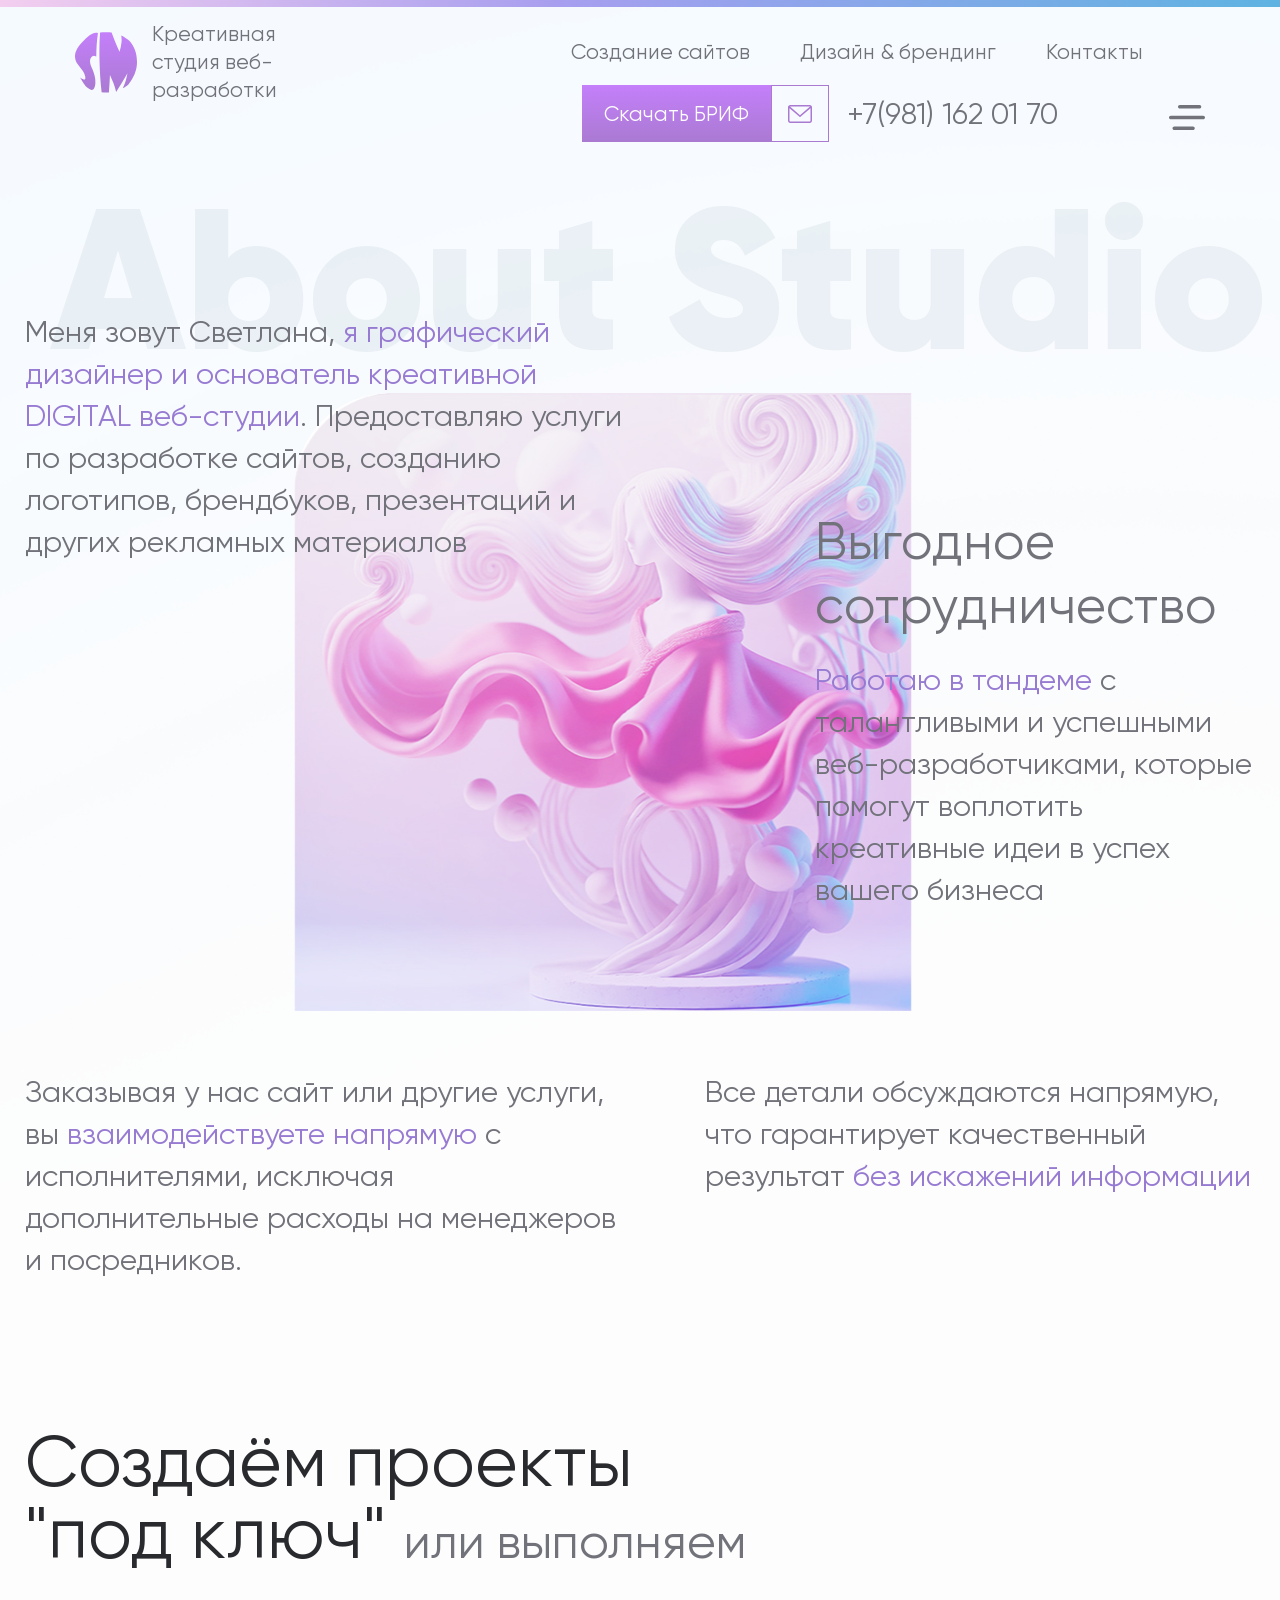
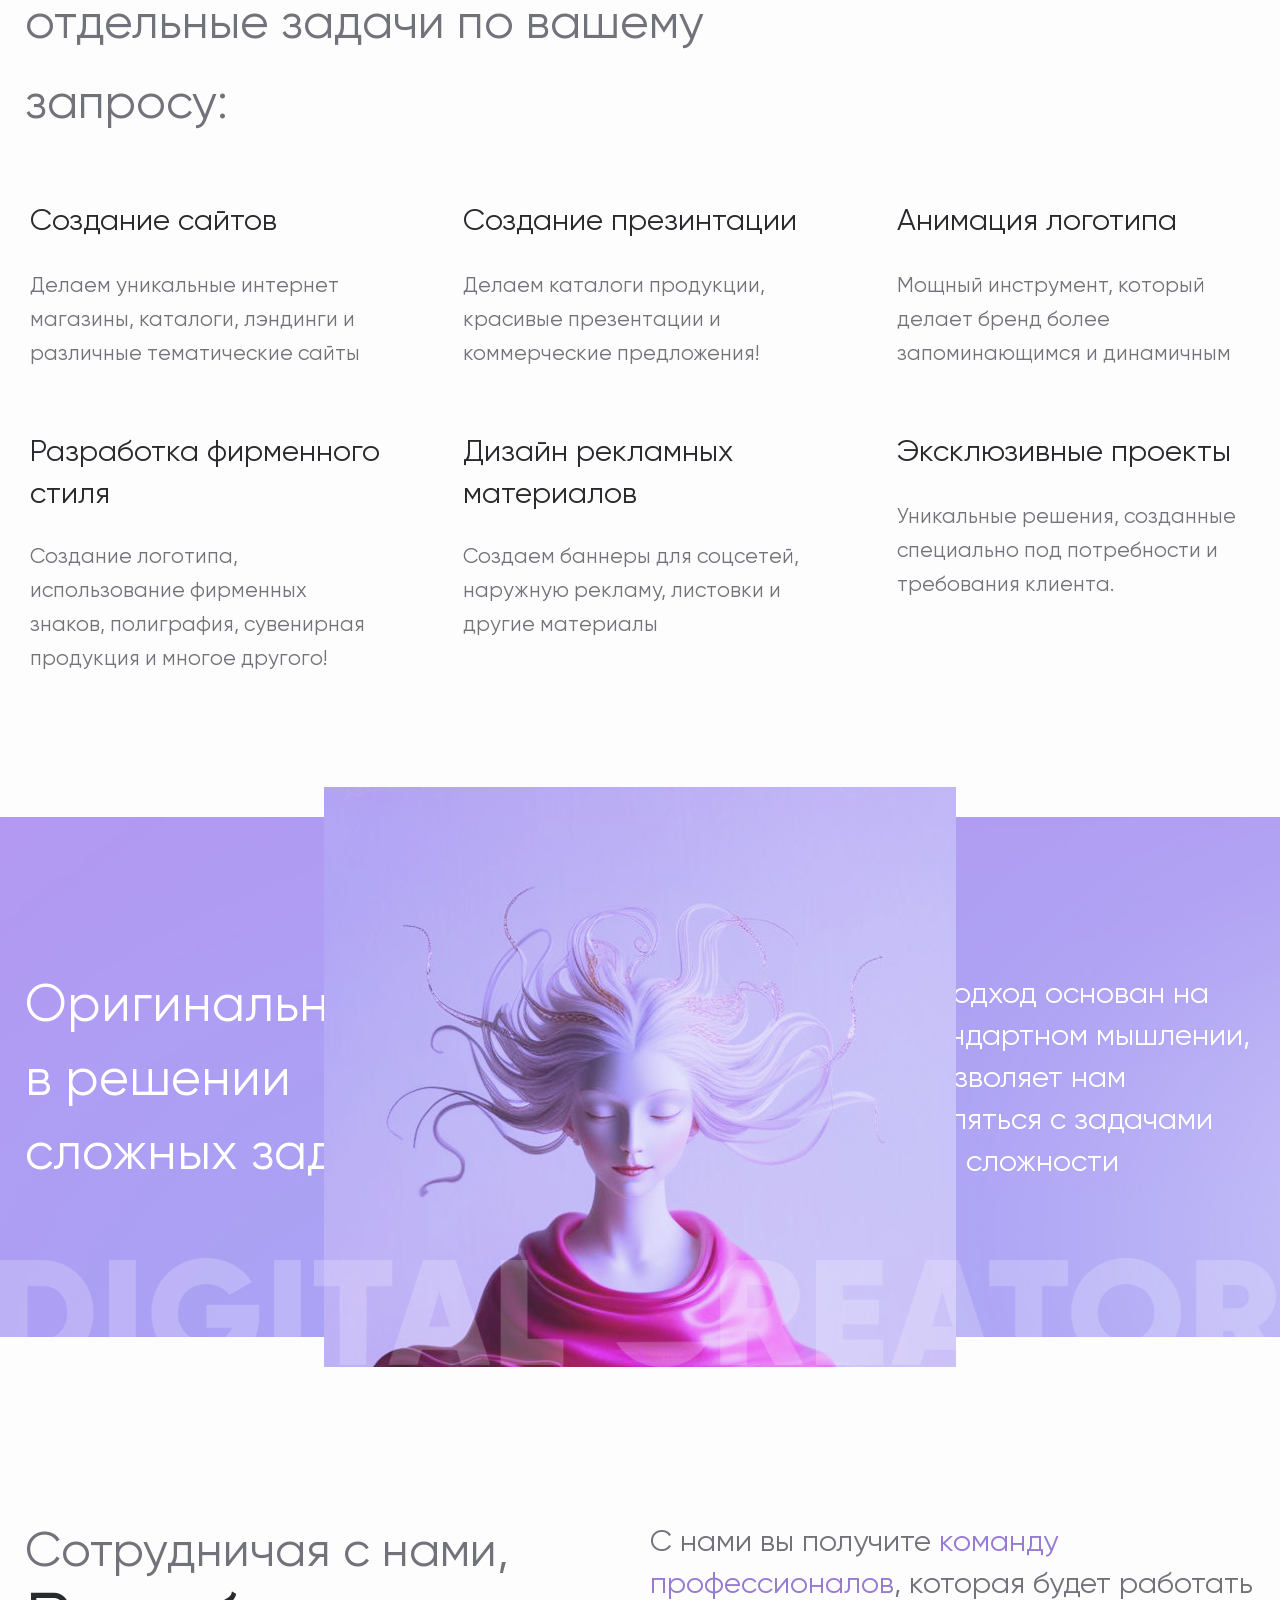
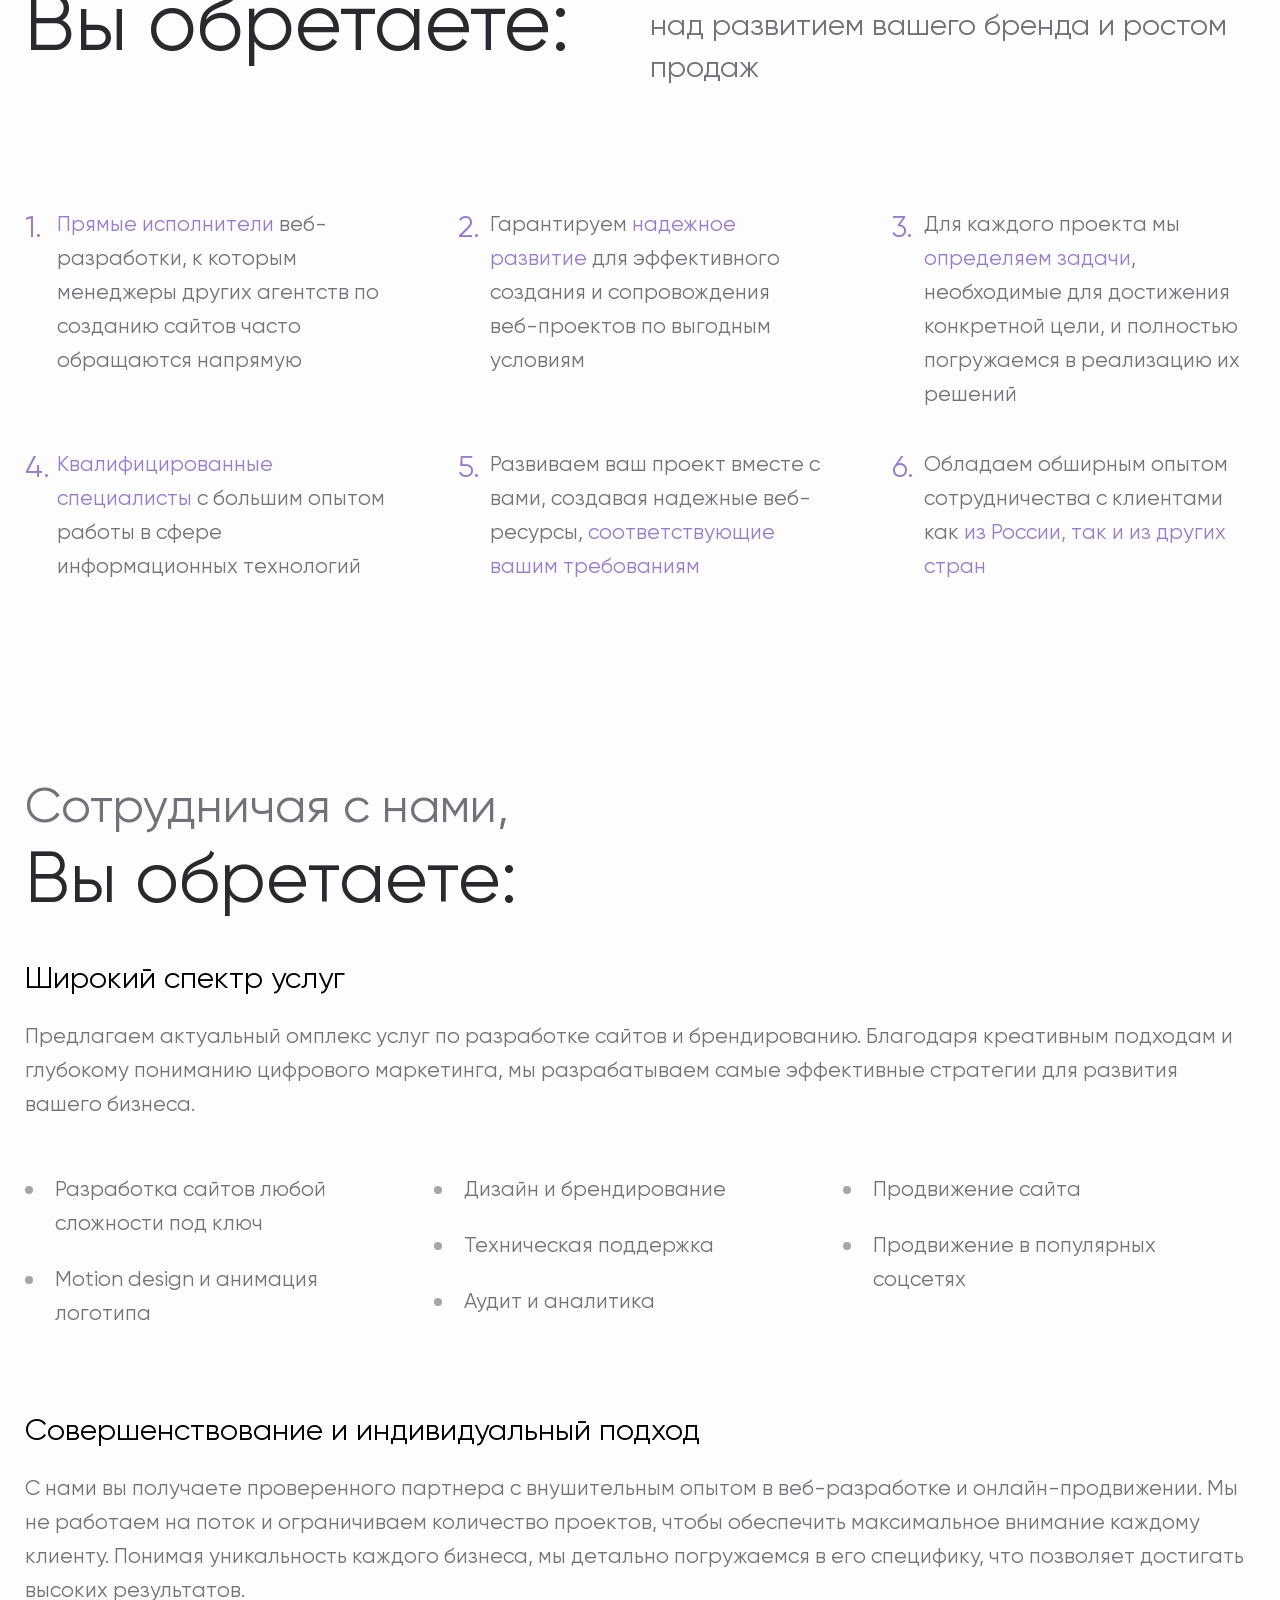
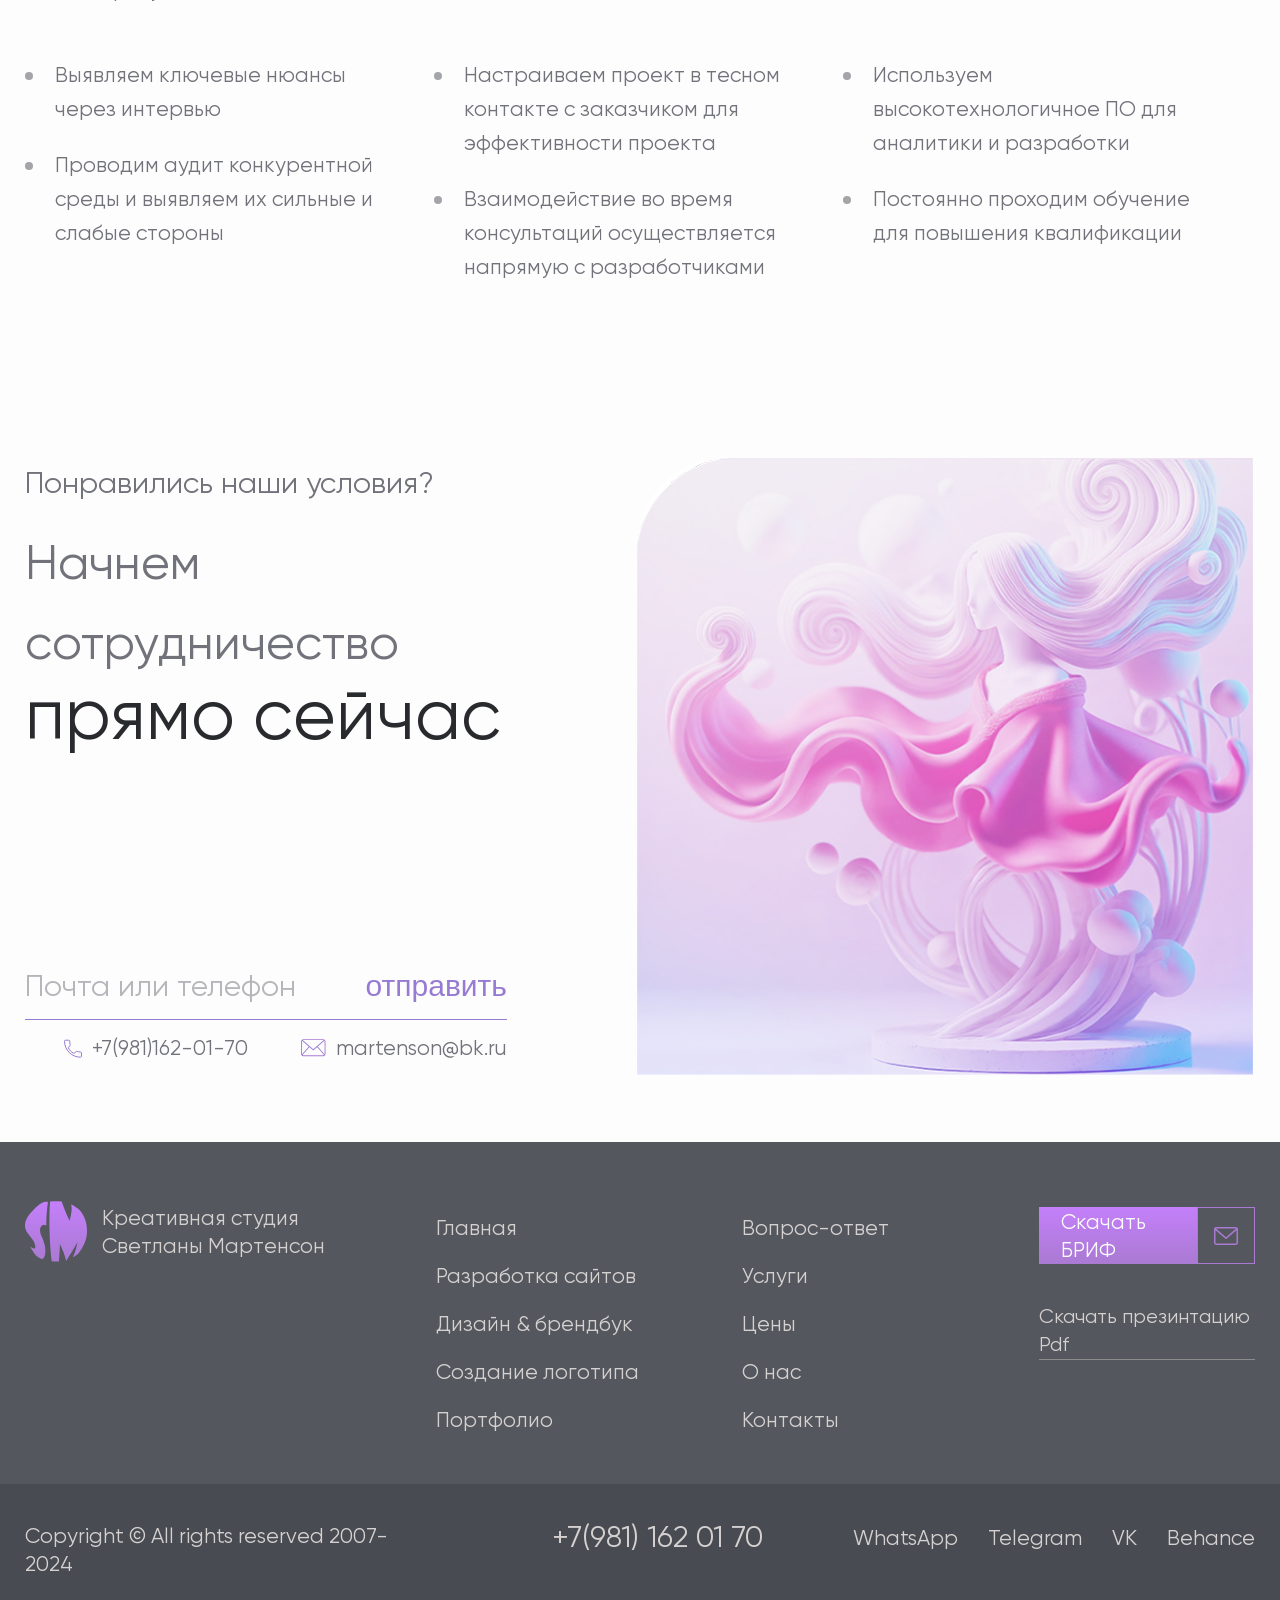
==== commit 140c40f4: "Add files via upload" ====
--- a/about.html
+++ b/about.html
@@ -214,6 +214,46 @@
 		</div>
 	</section>
 	<!-- /Section 4 - About Page -->
+	<!-- Section 5 - About Page -->
+	<section class="sect_5_ab">
+		<div class="row">
+			<div class="h2_wrapp">
+				<h2><span>Сотрудничая с нами,</span><br /> Вы обретаете:</h2>
+			</div>
+			<div class="about_article">
+				<h3>Широкий спектр услуг</h3>
+				<p>Предлагаем актуальный омплекс услуг по разработке сайтов и брендированию. Благодаря креативным подходам и глубокому пониманию цифрового маркетинга, мы разрабатываем самые эффективные стратегии для развития вашего бизнеса.</p>
+				<ul>
+					<li>Разработка сайтов любой сложности под ключ</li>
+					<li>Motion design и анимация логотипа</li>
+				</ul>
+				<ul>
+					<li>Дизайн и брендирование</li>
+					<li>Техническая поддержка</li>
+					<li>Аудит и аналитика</li>
+				</ul>
+				<ul>
+					<li>Продвижение сайта</li>
+					<li>Продвижение в популярных соцсетях</li>
+				</ul>
+				<h3>Совершенствование и индивидуальный подход</h3>
+				<p>С нами вы получаете проверенного партнера с внушительным опытом в веб-разработке и онлайн-продвижении. Мы не работаем на поток и ограничиваем количество проектов, чтобы обеспечить максимальное внимание каждому клиенту. Понимая уникальность каждого бизнеса, мы детально погружаемся в его специфику, что позволяет достигать высоких результатов.</p>
+				<ul>
+					<li>Выявляем ключевые нюансы через интервью</li>
+					<li>Проводим аудит конкурентной среды и выявляем их сильные и слабые стороны</li>
+				</ul>
+				<ul>
+					<li>Настраиваем проект в тесном контакте с заказчиком для эффективности проекта</li>
+					<li>Взаимодействие во время консультаций осуществляется напрямую с разработчиками</li>
+				</ul>
+				<ul>
+					<li>Используем высокотехнологичное ПО для аналитики и разработки</li>
+					<li>Постоянно проходим обучение для повышения квалификации</li>
+				</ul>
+			</div>
+		</div>
+	</section>
+	<!-- /Section 5 - About Page -->
 	<!-- Section 8 - Main Page -->
 	<section class="sect_8_mp">
 		<div class="row">
--- a/style.css
+++ b/style.css
@@ -1467,10 +1467,6 @@
 
 /*-- Section 3 - About Page --*/
 
-.screen_3_ab {
-
-}
-
 .promo_2 {
     margin: 72px 0 135px 0;
     background-image: url(img/promo_2_bg.jpg);
@@ -1553,6 +1549,71 @@
 
 /*-- /Section 4 - About Page --*/
 
+/*-- Section 5 - About Page --*/
+
+.sect_5_ab {
+    padding-top: 131px;
+}
+
+.about_article {
+    padding: 33px 0 0 0;
+}
+
+.about_article h3 {
+    padding: 10px 0;
+    font-size: 30px;
+    line-height: 42px;
+    color: #000;
+}
+
+.about_article p {
+    padding: 10px 0 29px 0;
+    font-size: 21px;
+    line-height: 34px;
+    color: #71727A;
+}
+
+.about_article ul {
+    display: inline-block;
+    vertical-align: top;
+    width: calc(33.33% - 45px);
+    margin: 0 20px;
+}
+
+.about_article p + ul {
+    margin-left: 0;
+}
+
+.about_article ul li {
+    margin: 22px 0;
+    padding-left: 30px;
+    position: relative;
+    font-size: 21px;
+    line-height: 34px;
+    color: #71727A;
+}
+
+.about_article ul li:before {
+    display: block;
+    content: "";
+    width: 8px;
+    height: 8px;
+    background: #A4A5A9;
+    border-radius: 50%;
+    position: absolute;
+    top: 14px;
+    left: 0;
+}
+
+.about_article ul + h3 {
+    padding-top: 57px;
+}
+
+.sect_5_ab + .sect_8_mp .callback_two_cols {
+    padding-top: 131px
+}
+
+/*-- /Section 5 - About Page --*/
 
 /*-------------------------------------------*/
 /* ----- FOOTER ------ */
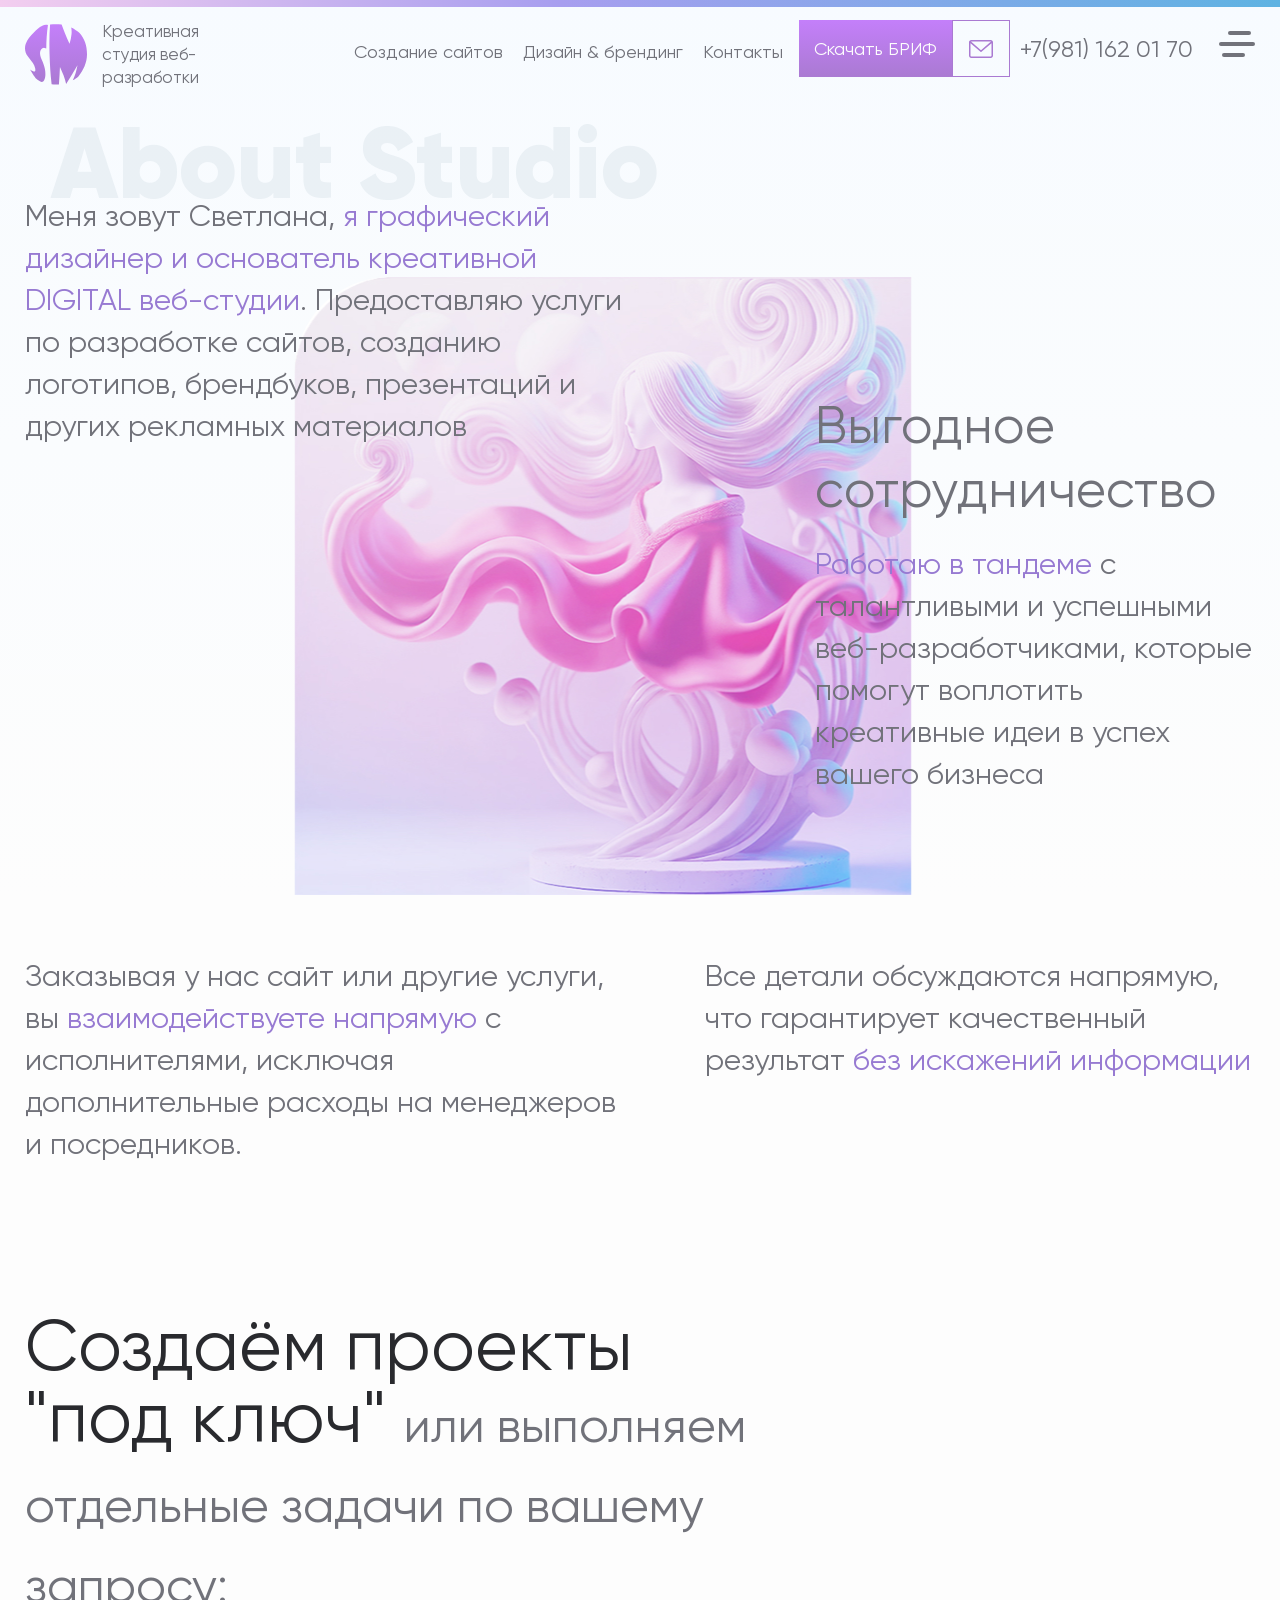
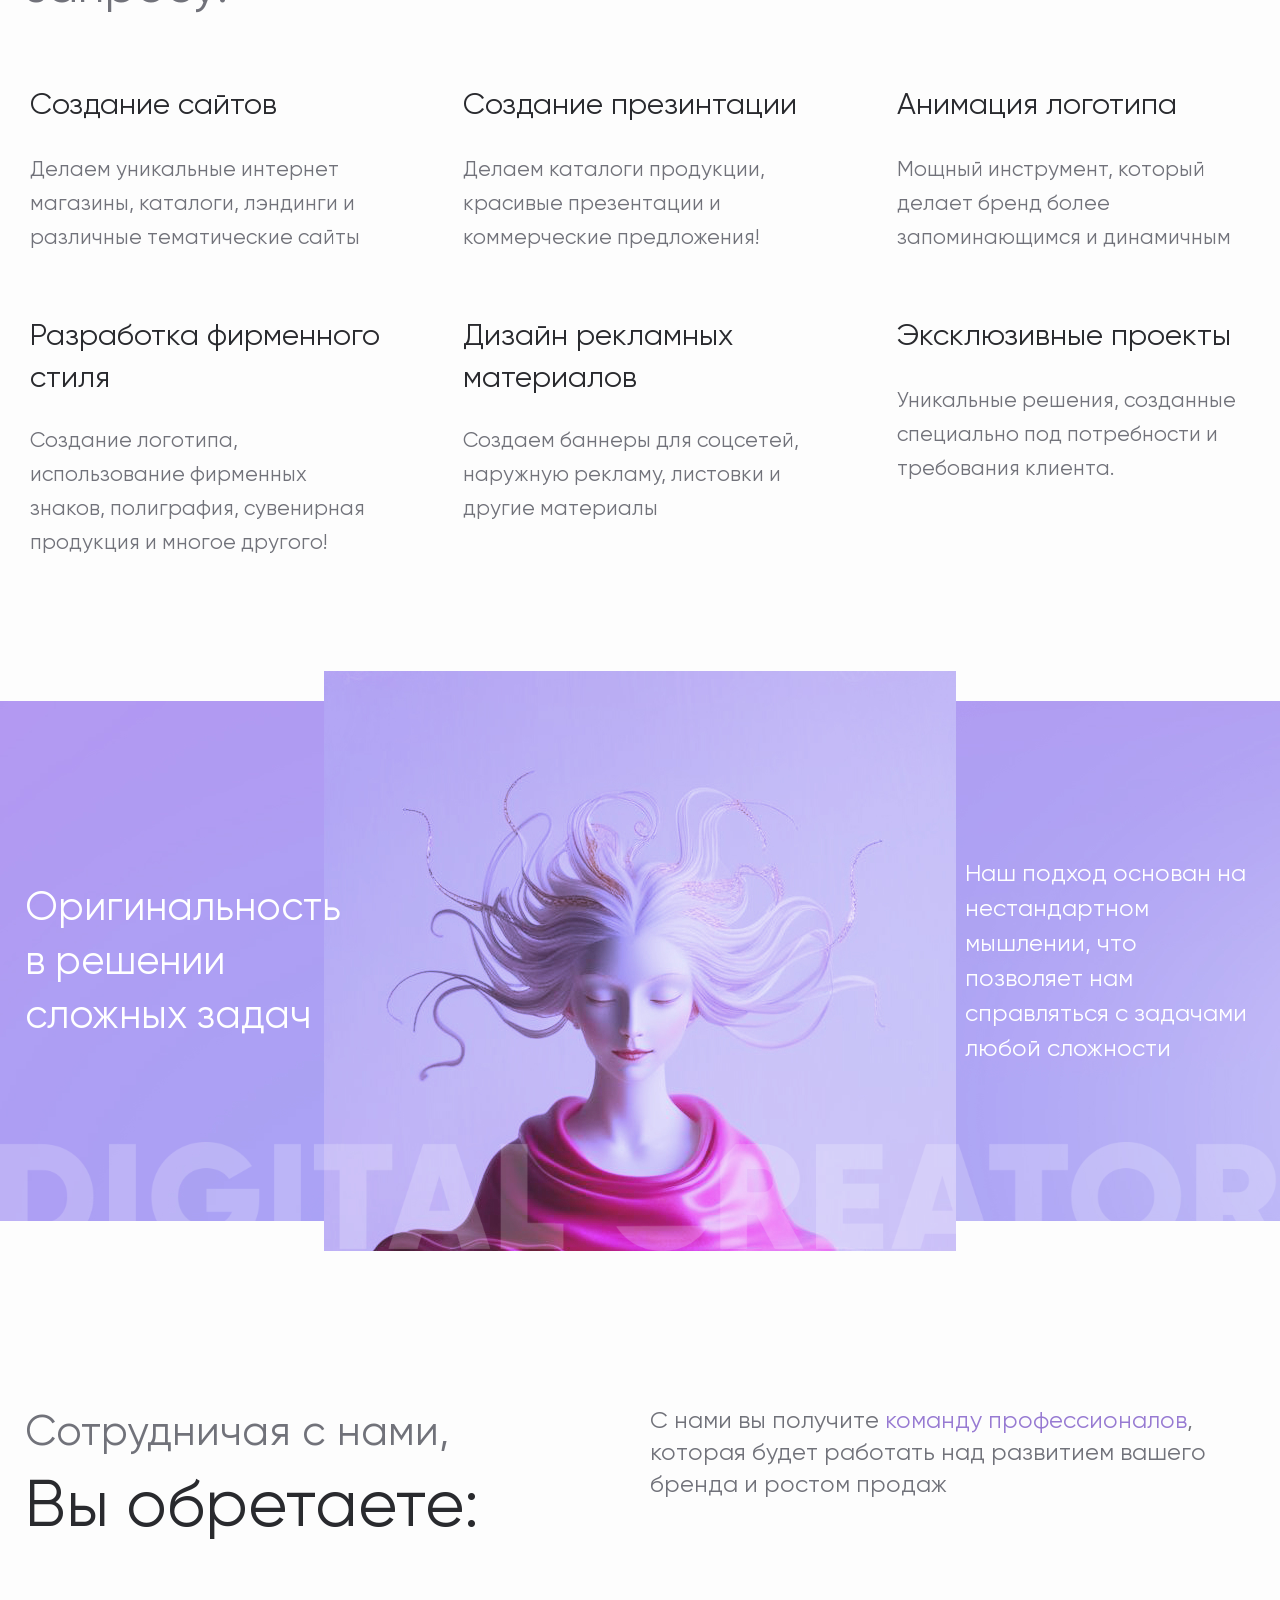
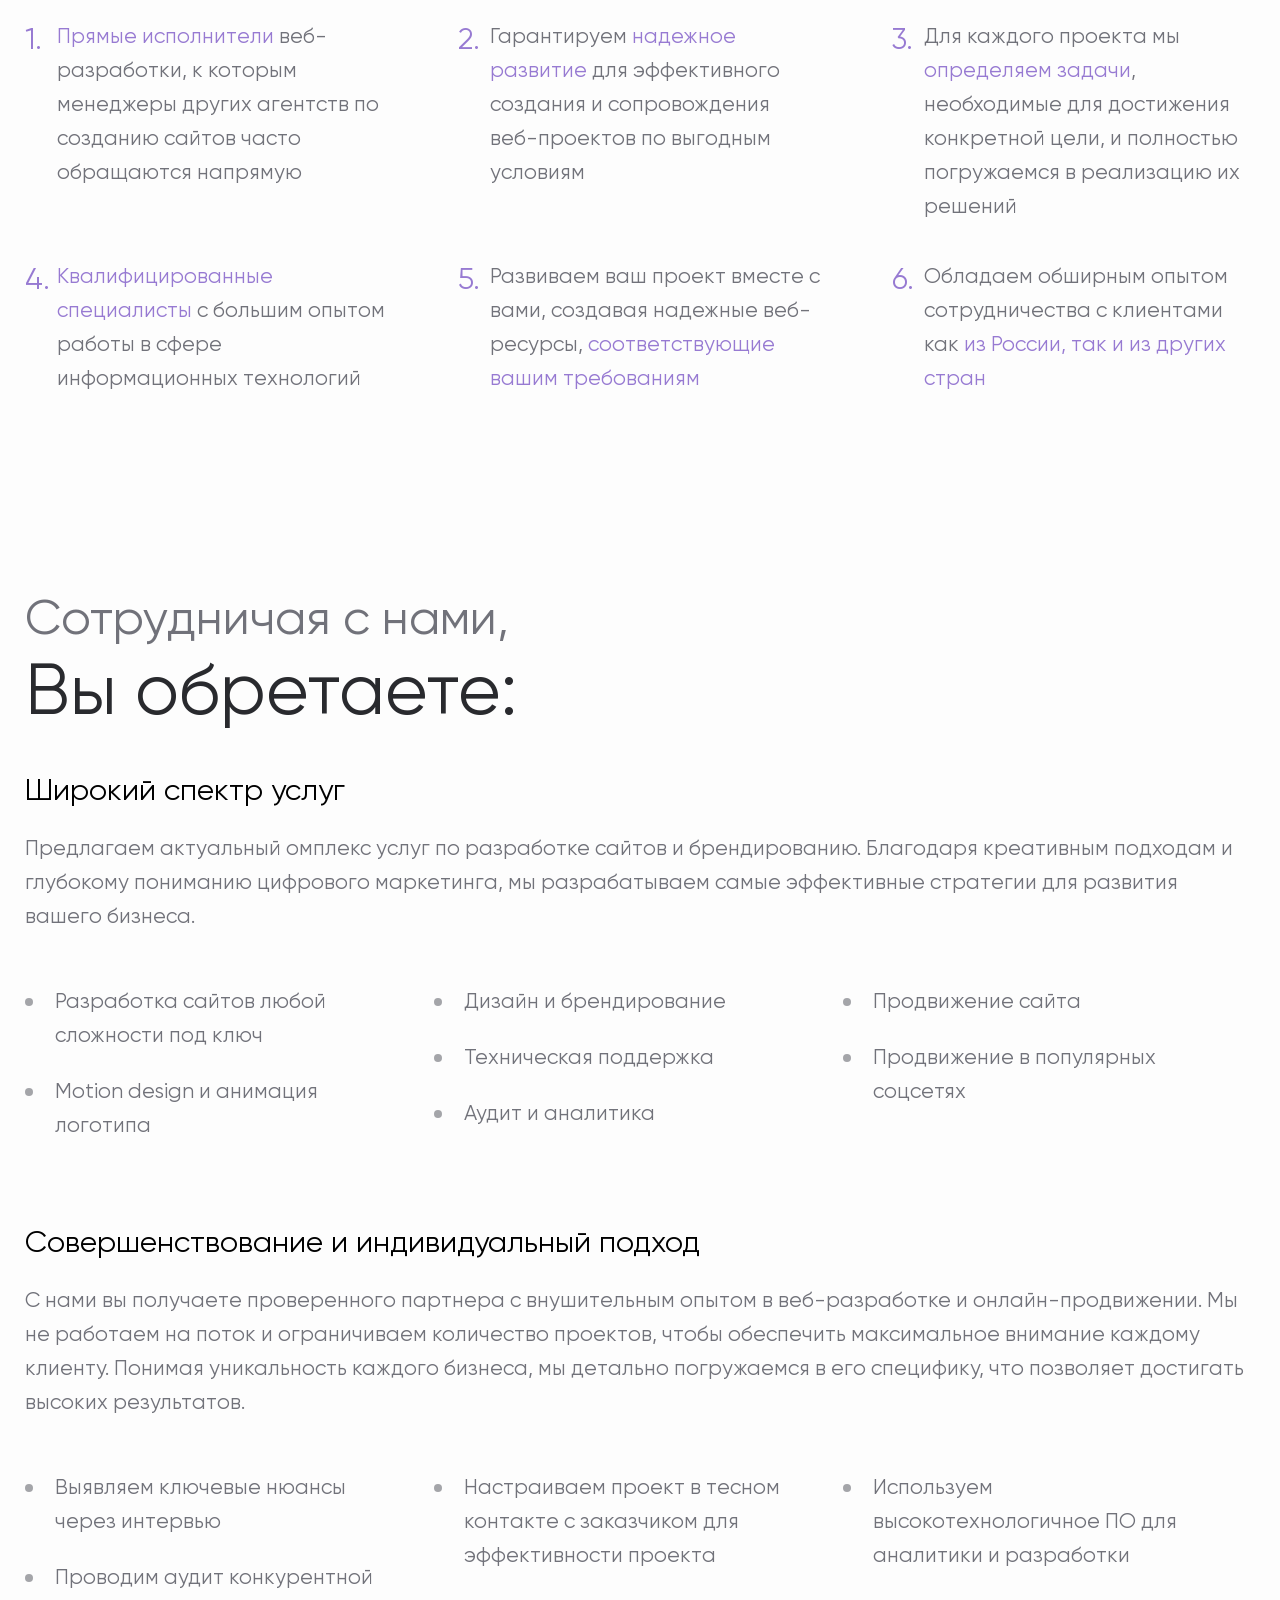
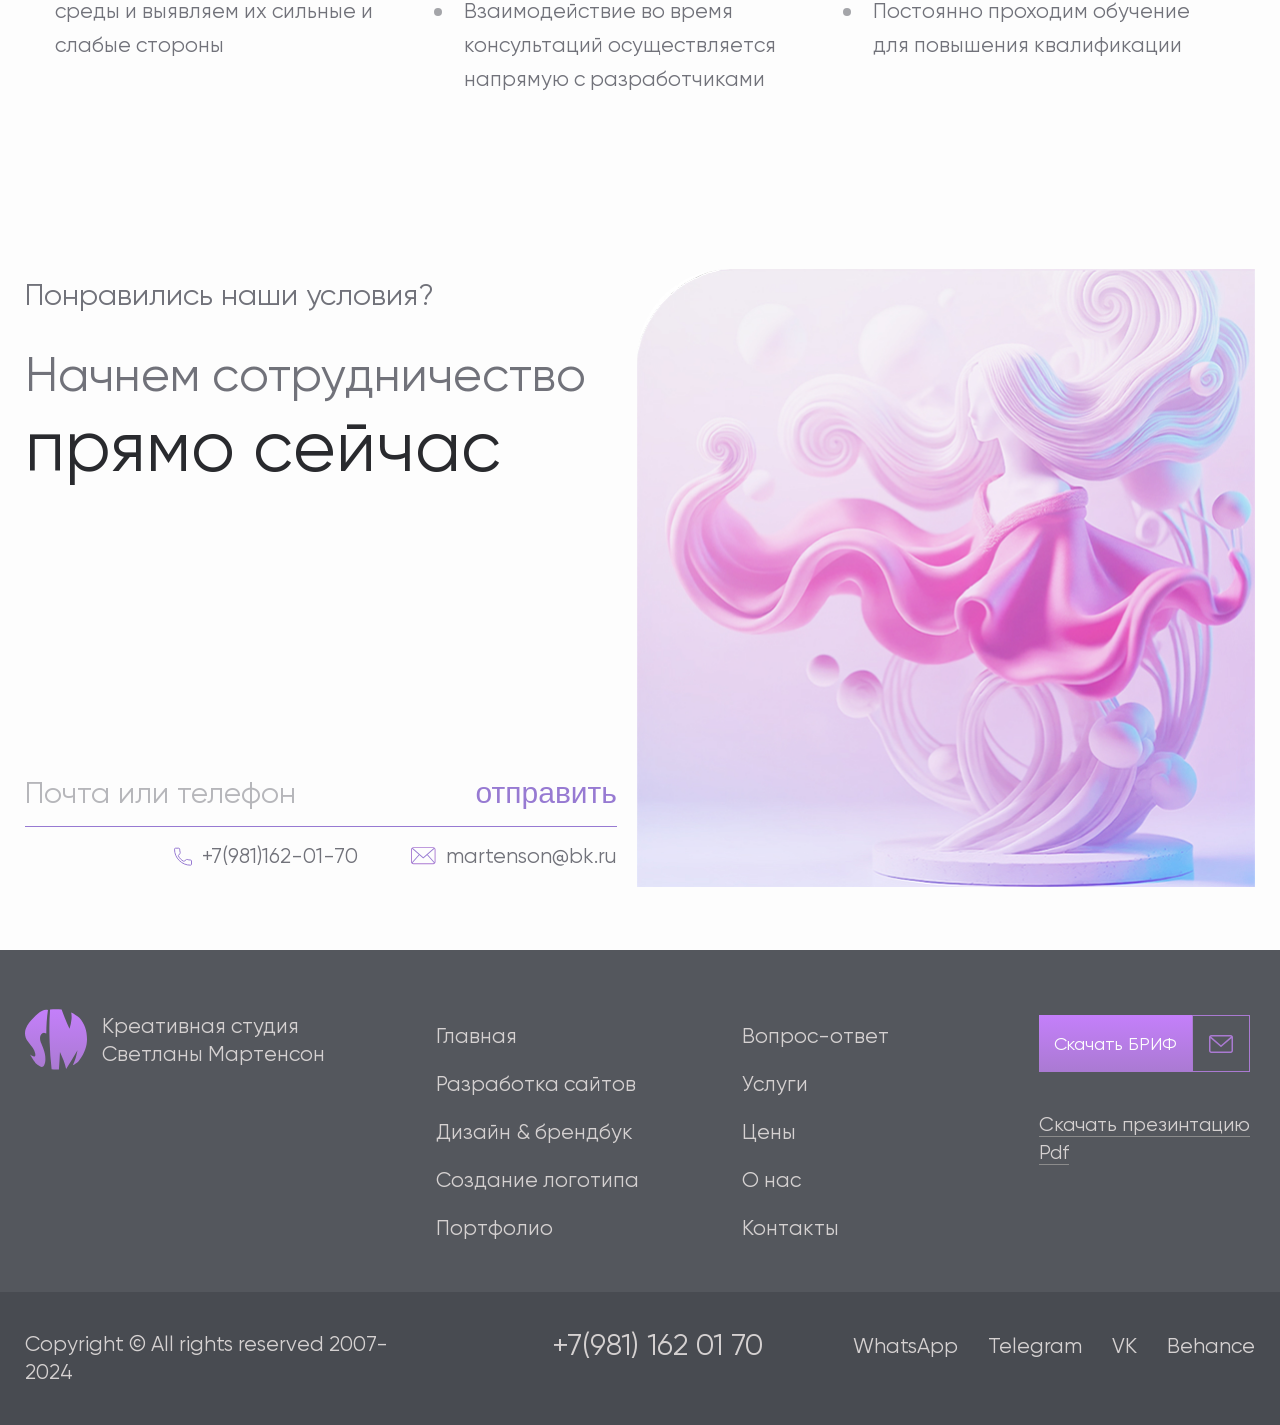
==== commit b81aba81: "Add files via upload" ====
--- a/about.html
+++ b/about.html
@@ -1,4 +1,4 @@
-	<!DOCTYPE html>
+<!DOCTYPE html>
 <html lang="ru">
 <head>
 	<meta charset="utf-8">
@@ -8,13 +8,12 @@
 	<link rel="stylesheet" type="text/css" href="style.css">
 	<link rel="icon" type="image/png" href="favicon/favicon.ico" sizes="16x16">	
 	<title></title>
-	<script>document.write('<script src="http://' + (location.host || 'localhost').split(':')[0] + ':35729/livereload.js?snipver=1"></' + 'script>')</script>
 </head>
 <body>
 	<div class="wrapper">
-	<!-- Header -->		
+	<!-- Header -->
 	<header>
-		<div class="header_site">
+		<div class="header_site" id="header">
 			<div class="left">
 				<a href="#" class="logo">
 					<img src="img/logo.svg" alt="" loading="logo" />
@@ -27,32 +26,153 @@
 					<li><a href="#">Дизайн & брендинг</a></li>
 					<li><a href="#">Контакты</a></li>
 				</ul>
-				<div class="inlines">
-					<div>
-						<div class="pink_box">
-							<div>
-								<a href="#" class="pink_link">Скачать БРИФ</a>
-							</div>
-							<div>
-								<a class="mail_link" href="mailto:">
-									<img src="img/mail.svg" alt="" loading="logo" />
+				<div class="novisible_700">
+					<div class="inlines">
+						<div class="novisible_600">
+							<a href="#" class="pink_link">Скачать БРИФ</a>
+						</div>
+						<div class="dr_contacts_wrapp" id="headerContact">
+							<div class="icons_dr_wrapp">
+								<div class="soc_dr">
+									<ul>
+										<li>
+											<a href="#" class="gren_hover">
+												<svg width="24" height="23" viewBox="0 0 24 23" fill="none" xmlns="http://www.w3.org/2000/svg">
+												<path d="M17.3938 13.6588L17.3849 13.7276C15.212 12.7216 14.9847 12.5876 14.7041 12.9786C14.5094 13.2494 13.9422 13.8635 13.7713 14.0452C13.5984 14.2242 13.4264 14.238 13.133 14.1141C12.8365 13.9764 11.8849 13.6872 10.7585 12.751C9.88099 12.0212 9.29206 11.1263 9.11815 10.8509C8.82862 10.3864 9.43435 10.3203 9.98573 9.35103C10.0845 9.15827 10.0341 9.00682 9.96103 8.87005C9.88692 8.73236 9.297 7.38303 9.04996 6.84514C8.81281 6.30908 8.56874 6.377 8.38593 6.377C7.81677 6.33111 7.40076 6.33845 7.03416 6.69276C5.43931 8.32114 5.84148 10.0009 7.2061 11.7872C9.88791 15.0476 11.3168 15.6479 13.9294 16.4814C14.6349 16.6897 15.2782 16.6604 15.7871 16.5924C16.3543 16.5089 17.5331 15.9306 17.7792 15.2835C18.0312 14.6364 18.0312 14.0994 17.957 13.9755C17.8839 13.8516 17.6902 13.7827 17.3938 13.6588Z" fill="#FDFDFD"/>
+												<path d="M19.9117 3.56013C12.7719 -3.34181 0.95585 1.66402 0.951208 11.4008C0.951208 13.3471 1.46099 15.2451 2.43228 16.9211L0.857422 22.6429L6.73992 21.1089C14.0803 25.0738 23.1394 19.8089 23.1431 11.4064C23.1431 8.45733 21.9917 5.68188 19.8978 3.59635L19.9117 3.56013ZM21.2879 11.3758C21.2823 18.4634 13.5018 22.8899 7.34814 19.2722L7.01385 19.0735L3.53171 19.9788L4.46492 16.5943L4.24299 16.246C0.413565 10.1501 4.81314 2.18309 12.0671 2.18309C13.2785 2.18004 14.4785 2.41729 15.5976 2.88111C16.7166 3.34492 17.7326 4.02609 18.5866 4.88518C19.4453 5.73349 20.1265 6.74434 20.5902 7.85873C21.054 8.97313 21.2912 10.1687 21.2879 11.3758Z" fill="#FDFDFD"/>
+												</svg>
+											</a>
+										</li>
+										<li>
+											<a href="#" class="blue_hover">
+												<svg width="20" height="17" viewBox="0 0 20 17" fill="none" xmlns="http://www.w3.org/2000/svg">
+												<path d="M1.23641 7.06994L18.5914 0.378436C19.3969 0.0874363 20.1004 0.574937 19.8394 1.79294L19.8409 1.79144L16.8859 15.7129C16.6669 16.6999 16.0804 16.9399 15.2599 16.4749L10.7599 13.1584L8.58941 15.2494C8.3494 15.4894 8.14691 15.6919 7.68191 15.6919L8.00141 11.1124L16.3414 3.57794C16.7044 3.25844 16.2604 3.07844 15.7819 3.39644L5.47541 9.88544L1.03241 8.49944C0.0679053 8.19344 0.0469056 7.53494 1.23641 7.06994Z" fill="#FDFDFD"/>
+												</svg>
+											</a>
+										</li>
+									</ul>
+								</div>
+								<a class="mail_link" href="mailto:martenson@bk.ru">
+									<svg width="24" height="18" viewBox="0 0 24 18" fill="none" xmlns="http://www.w3.org/2000/svg">
+										<path d="M21.75 0H2.25002C1.00928 0 0 1.00928 0 2.25002V15.75C0 16.9907 1.00928 18 2.25002 18H21.75C22.9907 18 24 16.9907 24 15.75V2.25002C24 1.00928 22.9907 0 21.75 0ZM21.75 1.49999C21.8519 1.49999 21.9488 1.52114 22.0374 1.55806L12 10.2576L1.9625 1.55806C2.05354 1.51989 2.15125 1.50015 2.24997 1.49999H21.75ZM21.75 16.5H2.25002C1.8362 16.5 1.49999 16.1638 1.49999 15.75V3.14282L11.5085 11.8169C11.6499 11.9392 11.825 12 12 12C12.175 12 12.3501 11.9392 12.4915 11.8169L22.5 3.14282V15.75C22.5 16.1638 22.1638 16.5 21.75 16.5Z" fill="#AA7AD2"/>
+									</svg>
 								</a>
 							</div>
-						</div>
-					</div>
-					<div>
-						<a class="tel_link" href="tel:+79811620170">+7(981) 162 01 70</a>
+							<div class="dr_contacts">
+								<a href="mailto:martenson@bk.ru" class="mail_link_hover">martenson@bk.ru</a>
+								<a class="tel_link" href="tel:+79811620170">+7(981) 162 01 70</a>
+							</div>
+						</div>
 					</div>
 				</div>
 				<div class="resbtn_wrapp">
-					<button type="button" class="respBtn">
-						<svg width="36" height="37" viewBox="0 0 36 37" fill="none" xmlns="http://www.w3.org/2000/svg">
-						<path d="M9 7.70002C9 6.70595 9.80592 5.90002 10.8 5.90002L30.4734 5.90002C31.4675 5.90002 32.2734 6.70595 32.2734 7.70002C32.2734 8.6941 31.4675 9.50002 30.4734 9.50002H10.8C9.80592 9.50002 9 8.69403 9 7.70002ZM34.2 16.7H1.8C0.805922 16.7 0 17.506 0 18.5C0 19.4941 0.805922 20.3 1.8 20.3H34.2C35.1941 20.3 36 19.4941 36 18.5C36 17.506 35.1941 16.7 34.2 16.7ZM23.9695 27.5H5.30859C4.31459 27.5 3.50859 28.3059 3.50859 29.3C3.50859 30.294 4.31459 31.1 5.30859 31.1H23.9695C24.9636 31.1 25.7695 30.294 25.7695 29.3C25.7695 28.3059 24.9636 27.5 23.9695 27.5Z" fill="#71727A"/>
+					<a type="button" class="respBtn">
+						<div>
+							<p>Меню</p>
+						</div>
+						<div>
+							<span></span>
+							<span></span>
+							<span></span>
+						</div>
+					</a>
+				</div>
+			</div>
+		</div>
+		<!-- Modal Nav -->
+		<div class="modal_nav">
+			<div class="modal_nav_inner">
+				<div class="modal_nav_content">
+					<button type="button" class="closeModalNav">
+						<svg width="24" height="24" viewBox="0 0 24 24" fill="none" xmlns="http://www.w3.org/2000/svg">
+							<rect x="1.73242" y="0.805511" width="30.4408" height="2.08909" transform="rotate(45 1.73242 0.805511)" fill="#977AD2"/>
+							<rect x="0.255859" y="22.3304" width="30.4408" height="2.08909" transform="rotate(-45 0.255859 22.3304)" fill="#977AD2"/>
 						</svg>
 					</button>
-				</div>
-			</div>
-		</div>								
+					<div class="row">
+						<div class="novisible_700">
+							<div class="modal_nav_header">
+								<h3>Главное меню</h3>
+							</div>
+						</div>
+						<div class="visible_700">
+							<div class="resp_nax_header">
+								<div>
+									<a href="#" class="logo">
+										<img src="img/logo.svg" alt="" loading="logo" />
+									</a>
+								</div>
+								<div>
+									<a href="#" class="brif_link">Скачать БРИФ</a>
+								</div>
+							</div>
+						</div>
+						<div class="tree_cols_nav">
+							<div>
+								<ul>
+									<li><a href="#">Главная</a></li>
+									<li><a href="#">Создание сайтов</a></li>
+									<li><a href="#">Дизайн & брендбук</a></li>
+								</ul>
+							</div>
+							<div>
+								<ul>
+									<li><a href="#">Создание логотипа</a></li>
+									<li><a href="#">Вопрос-ответ</a></li>
+									<li><a href="#">Портфолио</a></li>
+								</ul>
+							</div>
+							<div>
+								<ul>
+									<li><a href="#">Услуги</a></li>
+									<li><a href="#">О нас</a></li>
+									<li><a href="#">Контакты</a></li>
+								</ul>
+							</div>
+						</div>
+					</div>
+				</div>
+				<div class="modal_nav_footer_wrapp">
+					<div class="modal_nav_footer">
+						<div class="novisible_700">
+							<div class="modal_nav_title">
+								<h2>Digital Creator</h2>
+							</div>
+							<a href="#" class="nav_pill">
+								<div class="gradient">
+									<p>Давайте обсудим Ваш проект</p>
+								</div>
+								<div>
+									<p>Давайте обсудим Ваш проект</p>
+								</div>
+							</a>
+						</div>
+						<div class="visible_700">
+							<ul class="nav_list">
+								<li>
+									<a href="mailto:martensonsvetlana@ya.ru">
+										<svg width="19" height="14" viewBox="0 0 19 14" fill="none" xmlns="http://www.w3.org/2000/svg">
+										<path d="M16.4082 13.3845H1.98346C1.51459 13.384 1.06509 13.1975 0.733564 12.8659C0.402042 12.5344 0.21558 12.0848 0.215088 11.616V2.70738C0.21558 2.23852 0.402042 1.78899 0.733564 1.45744C1.06509 1.12589 1.51459 0.93938 1.98346 0.938843H16.4082C16.8771 0.93938 17.3266 1.12589 17.6581 1.45744C17.9896 1.78899 18.1761 2.23852 18.1766 2.70738V11.616C18.1761 12.0848 17.9896 12.5344 17.6581 12.8659C17.3266 13.1975 16.8771 13.384 16.4082 13.3845ZM1.98346 1.61476C1.69379 1.61507 1.41607 1.73029 1.21126 1.93514C1.00645 2.13998 0.891273 2.41771 0.891005 2.70738V11.616C0.891273 11.9056 1.00645 12.1834 1.21126 12.3882C1.41607 12.5931 1.69379 12.7083 1.98346 12.7086H16.4082C16.6979 12.7083 16.9756 12.5931 17.1804 12.3882C17.3852 12.1834 17.5004 11.9056 17.5007 11.616V2.70738C17.5004 2.41771 17.3852 2.13998 17.1804 1.93514C16.9756 1.73029 16.6979 1.61507 16.4082 1.61476H1.98346Z" fill="#977AD2"/>
+										<path d="M9.19568 9.15036C9.1133 9.15041 9.03373 9.12036 8.97195 9.06587L0.827148 1.87614L1.27444 1.3692L9.19568 8.36224L17.1173 1.37005L17.5645 1.87698L9.41974 9.06672C9.3578 9.12106 9.27808 9.15082 9.19568 9.15036Z" fill="#977AD2"/>
+										<path d="M0.643311 12.3237L6.11486 6.08919L6.62332 6.53529L1.15177 12.7696L0.643311 12.3237ZM11.7853 6.52887L12.2936 6.08276L17.7653 12.3169L17.257 12.763L11.7853 6.52887Z" fill="#977AD2"/>
+										</svg>
+										martensonsvetlana@ya.ru
+									</a>
+								</li>
+								<li><a href="tel:+7(981) 162 01 70">+7(981) 162 01 70</a></li>
+							</ul>
+							<ul class="nav_list_2">
+								<li><a href="#">WhatsApp</a></li>
+								<li><a href="#">Telegram</a></li>
+								<li><a href="#">VK</a></li>
+								<li><a href="#">Behance</a></li>
+							</ul>
+						</div>
+					</div>
+				</div>
+			</div>
+		</div>
+		<!-- /Modal Nav -->
 	</header>
 	<!-- /Header -->
 	<!-- Content -->
@@ -337,7 +457,7 @@
 					</div>
 				</div>
 				<div>
-					<div class="pink_box">
+					<div class="pink_box footer_pink_link">
 						<div>
 							<a href="#" class="pink_link">Скачать БРИФ</a>
 						</div>
@@ -355,23 +475,44 @@
 		</div>
 		<div class="footer_bottom">
 			<div class="row">
-				<div class="footer_bottom_templ">
-					<div>
-						<p>Сopyright © All rights reserved 2007-2024</p>
-					</div>
-					<div>
-						<div class="footer_inline">
-							<div>
-								<a href="tel:+79811620170" class="tel_link_2">+7(981) 162 01 70</a>
-							</div>
-							<div>
-								<ul class="soc_list">
-									<li><a href="#">WhatsApp</a></li>
-									<li><a href="#">Telegram</a></li>
-									<li><a href="#">VK</a></li>
-									<li><a href="#">Behance </a></li>
-								</ul>
-							</div>
+				<div class="novisible_480">
+					<div class="footer_bottom_templ">
+						<div>
+							<p>Сopyright © All rights reserved 2007-2024</p>
+						</div>
+						<div>
+							<div class="footer_inline">
+								<div>
+									<a href="tel:+79811620170" class="tel_link_2">+7(981) 162 01 70</a>
+								</div>
+								<div>
+									<ul class="soc_list">
+										<li><a href="#" data-hover-color = "#07A724">WhatsApp</a></li>
+										<li><a href="#" data-hover-color = "#0998E6">Telegram</a></li>
+										<li><a href="#" data-hover-color = "#2693E0">VK</a></li>
+										<li><a href="#" data-hover-color = "#3779F4">Behance </a></li>
+									</ul>
+								</div>
+							</div>
+						</div>
+					</div>
+				</div>
+				<div class="visible_480">
+					<div class="resp_footer_templ">
+						<div>
+							<a href="tel:+79811620170" class="resp_tel_link">+7(981) 162 01 70</a>
+						</div>
+						<ul class="resp_soc_links">
+							<li><a href="#" class="green">WhatsApp</a></li>
+							<li><a href="#" class="blue">Telegram</a></li>
+						</ul>
+						<ul class="resp_soc_links_2">
+							<li><a href="#" data-hover-color = "#2693E0">VK</a></li>
+							<li><a href="#" data-hover-color = "#F981FF">Instagram</a></li>
+							<li><a href="#" data-hover-color = "#3779F4">Behance</a></li>
+						</ul>
+						<div class="corp_resp">
+							<p>Сopyright © All rights reserved 2007-2024</p>
 						</div>
 					</div>
 				</div>
@@ -379,11 +520,72 @@
 		</div>
 	</footer>
 	<!-- /Footer -->
+	<!-- Popup -->
+	<div class="popup" data-popup = "callback">
+		<button type="button" class="close">
+			<svg role="presentation" class="t-popup__close-icon" width="23px" height="23px" viewBox="0 0 23 23" version="1.1" xmlns="http://www.w3.org/2000/svg" xmlns:xlink="http://www.w3.org/1999/xlink"><g stroke="none" stroke-width="1" fill="#fff" fill-rule="evenodd"><rect transform="translate(11.313708, 11.313708) rotate(-45.000000) translate(-11.313708, -11.313708) " x="10.3137085" y="-3.6862915" width="2" height="30"></rect><rect transform="translate(11.313708, 11.313708) rotate(-315.000000) translate(-11.313708, -11.313708) " x="10.3137085" y="-3.6862915" width="2" height="30"></rect></g></svg>
+		</button>
+		<div class="popup_content">
+			<div class="popup_title">
+				<h3>Заполните форму</h3>
+				<p>Укажите, пожалуйста, ваши контакты для связи</p>
+			</div>
+			<div class="popup_input_wrapp">
+				<input type="text" name="#" placeholder="Ваше имя" />
+			</div>
+			<div class="popup_input_wrapp">
+				<input type="text" name="#" placeholder="Почта" />
+			</div>
+			<div class="popup_input_wrapp">
+				<input type="tel" name="#" placeholder="Телефон" />
+			</div>
+			<div class="popup_input_wrapp">
+				<select name="#">
+					<option value="">Тип проекта</option>
+					<option value="Разработка сайта">Разработка сайта</option>
+					<option value="Редизайн">Редизайн</option>
+					<option value="Логотип">Логотип</option>
+					<option value="Брендбук">Брендбук</option>
+					<option value="Другое">Другое</option>
+				</select>
+			</div>
+			<div class="checkboxes_wrapp">
+				<h3>Какой способ связи вам подходит?</h3>
+				<div class="checkboxes">
+					<div>
+						<label class="checkbox" for="ch_1">
+							<input id="ch_1" type="radio" name="messager" />
+							<span>Telegram</span>
+						</label>
+					</div>
+					<div>
+						<label class="checkbox" for="ch_2">
+							<input id="ch_2" type="radio" name="messager" />
+							<span>WhatsApp</span>
+						</label>
+					</div>
+					<div>
+						<label class="checkbox" for="ch_3">
+							<input id="ch_3" type="radio" name="messager" />
+							<span>E-mail</span>
+						</label>
+					</div>
+				</div>
+			</div>
+			<button type="submit" class="subBtnPopup">Отправить</button>
+		</div>
+	</div>
+	<div class="popup_bg"></div>
+	<!-- /Popup -->
 	</div>
 	<link rel="stylesheet" type="text/css" href="responsive.css">
 	<link rel="stylesheet" type="text/css" href="vendors/css/fancybox.css">
+	<link rel="stylesheet" type="text/css" href="vendors/css/slick.css">
 	<script src="vendors/js/jquery.js"></script>
 	<script src="vendors/js/fancybox.js"></script>
+	<script src="vendors/js/slick.min.js"></script>
+	<script src="vendors/js/inputmask.js"></script>
+	<script src="vendors/js/marquee.js"></script>
 	<script src="js/scripts.js"></script>
 </body>
 </html>
--- a/style.css
+++ b/style.css
@@ -188,7 +188,7 @@
     font-family: 'Gilroy';
     font-weight: 400;
     font-size: 30px;
-    line-height: 42x;
+    line-height: 42px;
     color: #292A2E;
 }
 
@@ -283,6 +283,18 @@
     text-align: left;
 }
 
+.visible_700 {
+    display: none;
+}
+
+.visible_480 {
+    display: none;
+}
+
+.novisible_480 {
+    display: block;
+}
+
 /*-------------------------------------------*/
 /* ----- HEADER ------ */
 /*-------------------------------------------*/
@@ -296,6 +308,36 @@
     top: 0;
     left: 0;
     z-index: 2;
+    -webkit-transition-property: background, padding;
+    -webkit-transition-duration: .3s;
+    -webkit-transition-timing-function: ease;
+
+    -moz-transition-property: background, padding;
+    -moz-transition-duration: .3s;
+    -moz-transition-timing-function: ease;
+
+    -ms-transition-property: background, padding;
+    -ms-transition-duration: .3s;
+    -ms-transition-timing-function: ease;
+
+    -o-transition-property: background, padding;
+    -o-transition-duration: .3s;
+    -o-transition-timing-function: ease;
+
+    transition-property: background, padding;
+    transition-duration: .3s;
+    transition-timing-function: ease;
+}
+
+#header.scroll {
+    width: 100%;
+    padding-top: 15px;
+    padding-bottom: 6px;
+    background: #fff;
+    position: fixed;
+    top: 0;
+    left: 0;
+    z-index: 6;
 }
 
 .header_site:before {
@@ -329,12 +371,40 @@
 
 .logo img {
     margin-right: 15px;
+    display: block;
+    width: auto;
+    height: auto;
+    max-width: 100%;
+    max-height: 100%;
 }
 
 .logo p {
     font-size: 21px;
     line-height: 28px;
     color: #71727A;
+    -webkit-transition-property: color;
+    -webkit-transition-duration: .3s;
+    -webkit-transition-timing-function: ease;
+
+    -moz-transition-property: color;
+    -moz-transition-duration: .3s;
+    -moz-transition-timing-function: ease;
+
+    -ms-transition-property: color;
+    -ms-transition-duration: .3s;
+    -ms-transition-timing-function: ease;
+
+    -o-transition-property: color;
+    -o-transition-duration: .3s;
+    -o-transition-timing-function: ease;
+
+    transition-property: color;
+    transition-duration: .3s;
+    transition-timing-function: ease;
+}
+
+.logo:hover p {
+    color: #977AD2;
 }
 
 .resp_nav {
@@ -353,6 +423,25 @@
     font-size: 21px;
     line-height: 28px;
     color: #71727A;
+    -webkit-transition-property: color;
+    -webkit-transition-duration: .3s;
+    -webkit-transition-timing-function: ease;
+
+    -moz-transition-property: color;
+    -moz-transition-duration: .3s;
+    -moz-transition-timing-function: ease;
+
+    -ms-transition-property: color;
+    -ms-transition-duration: .3s;
+    -ms-transition-timing-function: ease;
+
+    -o-transition-property: color;
+    -o-transition-duration: .3s;
+    -o-transition-timing-function: ease;
+
+    transition-property: color;
+    transition-duration: .3s;
+    transition-timing-function: ease;
 }
 
 .resp_nav li a:hover {
@@ -366,7 +455,8 @@
 }
 
 .inlines > div {
-    padding: 0 9px;
+    padding: 0;
+    min-height: 57px;
 }
 
 .pink_box {
@@ -393,6 +483,8 @@
 .pink_link {
     display: inline-flex;
     align-items: center;
+    justify-content: center;
+    text-align: center;
     height: 57px;
     padding: 5px 22px;
     background: linear-gradient(180deg, #C47FFA 0%, #BE7EF1 23%, #AA7AD2 100%), #AA7AD2;
@@ -400,18 +492,69 @@
     font-size: 21px;
     line-height: 28px;
     color: #FDFDFD;
+    -webkit-transition-property: background;
+    -webkit-transition-duration: .3s;
+    -webkit-transition-timing-function: ease;
+
+    -moz-transition-property: background;
+    -moz-transition-duration: .3s;
+    -moz-transition-timing-function: ease;
+
+    -ms-transition-property: background;
+    -ms-transition-duration: .3s;
+    -ms-transition-timing-function: ease;
+
+    -o-transition-property: background;
+    -o-transition-duration: .3s;
+    -o-transition-timing-function: ease;
+
+    transition-property: background;
+    transition-duration: .3s;
+    transition-timing-function: ease;
+}
+
+.pink_link:hover {
+    background: linear-gradient(180deg, #CA2EFF 0%, #CD3EFD 23%, #B716ED 100%), #AA7AD2;
 }
 
 .tel_link {
-    display: inline-block;
-    vertical-align: top;
+    display: inline-flex;
+    align-items: center;
+    padding: 0 15px 0 17px;
+    height: 100%;
     font-size: 30px;
     line-height: 28px;
     color: #71727A;
+    background: transparent;
+    -webkit-transition-property: background, color;
+    -webkit-transition-duration: .3s;
+    -webkit-transition-timing-function: ease;
+
+    -moz-transition-property: background, color;
+    -moz-transition-duration: .3s;
+    -moz-transition-timing-function: ease;
+
+    -ms-transition-property: background, color;
+    -ms-transition-duration: .3s;
+    -ms-transition-timing-function: ease;
+
+    -o-transition-property: background, color;
+    -o-transition-duration: .3s;
+    -o-transition-timing-function: ease;
+
+    transition-property: background, color;
+    transition-duration: .3s;
+    transition-timing-function: ease;
+}
+
+.tel_link:hover,
+.telDr .tel_link {
+    background: linear-gradient(180deg, #CA2EFF 0%, #CD3EFD 23%, #B716ED 100%), #AA7AD2;
+    color: #fff;
 }
 
 .resbtn_wrapp {
-    padding: 14px 0 0 110px;
+    padding: 11px 0 0 110px;
 }
 
 .respBtn {
@@ -422,6 +565,484 @@
     cursor: pointer;
 }
 
+.respBtn > div:nth-child(1) {
+    display: none;
+}
+
+.respBtn > div:nth-child(2) span {
+    display: block;
+    background: #71727A;
+    height: 4px;
+    margin-bottom: 7px;
+    border-radius: 3px;
+    position: relative;
+    -webkit-transition-property: width, left;
+    -webkit-transition-duration: .3s;
+    -webkit-transition-timing-function: ease;
+
+    -moz-transition-property: width, left;
+    -moz-transition-duration: .3s;
+    -moz-transition-timing-function: ease;
+
+    -ms-transition-property: width, left;
+    -ms-transition-duration: .3s;
+    -ms-transition-timing-function: ease;
+
+    -o-transition-property: width, left;
+    -o-transition-duration: .3s;
+    -o-transition-timing-function: ease;
+
+    transition-property: width, left;
+    transition-duration: .3s;
+    transition-timing-function: ease;
+}
+
+.respBtn > div:nth-child(2) span:nth-child(1) {
+    width: 23px;
+    left: 9px;
+}
+
+.respBtn:hover > div:nth-child(2) span:nth-child(1),
+.respBtn.active > div:nth-child(2) span:nth-child(1) {
+    width: 18px;
+    left: 16px;
+}
+
+.respBtn > div:nth-child(2) span:nth-child(2) {
+    width: 36px;
+}
+
+.respBtn > div:nth-child(2) span:nth-child(3) {
+    width: 23px;
+    left: 3px;
+    margin-bottom: 0;
+}
+
+.respBtn:hover > div:nth-child(2) span:nth-child(3),
+.respBtn.active > div:nth-child(2) span:nth-child(3) {
+    width: 23px;
+    left: 13px;
+}
+
+.dr_contacts_wrapp {
+    display: flex;
+    overflow: hidden;
+    height: 57px;
+    position: relative;
+}
+
+.dr_contacts {
+    display: flex;
+    align-items: center;
+    position: relative;
+}
+
+.mailDr .mail_link {
+    border: 1px solid #AA7AD2;
+    background: linear-gradient(180deg, #CA2EFF 0%, #CD3EFD 23%, #B716ED 100%), #AA7AD2;
+}
+
+.mailDr .mail_link svg path {
+    fill: #fff;
+}
+
+.mail_link_hover {
+    display: flex;
+    align-items: center;
+    justify-content: center;
+    background: linear-gradient(180deg, #CA2EFF 0%, #CD3EFD 23%, #B716ED 100%), #AA7AD2;
+    font-size: 26px;
+    line-height: 30px;
+    color: #fff;
+    width: 100%;
+    height: 100%;
+    position: absolute;
+    top: -102%;
+    left: 0;
+    -webkit-transition-property: top;
+    -webkit-transition-duration: .3s;
+    -webkit-transition-timing-function: ease;
+
+    -moz-transition-property: top;
+    -moz-transition-duration: .3s;
+    -moz-transition-timing-function: ease;
+
+    -ms-transition-property: top;
+    -ms-transition-duration: .3s;
+    -ms-transition-timing-function: ease;
+
+    -o-transition-property: top;
+    -o-transition-duration: .3s;
+    -o-transition-timing-function: ease;
+
+    transition-property: top;
+    transition-duration: .3s;
+    transition-timing-function: ease;
+}
+
+.dr_contacts_wrapp.mailDr .mail_link_hover {
+    top: 0;
+}
+
+.icons_dr_wrapp {
+    position: relative;
+    overflow: hidden;
+}
+
+.soc_dr {
+    display: flex;
+    align-items: center;
+    background: linear-gradient(180deg, #CA2EFF 0%, #CD3EFD 23%, #B716ED 100%), #AA7AD2;
+    width: 100%;
+    height: 100%;
+    position: absolute;
+    top: -102%;
+    left: 0;
+    z-index: 2;
+    -webkit-transition-property: top;
+    -webkit-transition-duration: .3s;
+    -webkit-transition-timing-function: ease;
+
+    -moz-transition-property: top;
+    -moz-transition-duration: .3s;
+    -moz-transition-timing-function: ease;
+
+    -ms-transition-property: top;
+    -ms-transition-duration: .3s;
+    -ms-transition-timing-function: ease;
+
+    -o-transition-property: top;
+    -o-transition-duration: .3s;
+    -o-transition-timing-function: ease;
+
+    transition-property: top;
+    transition-duration: .3s;
+    transition-timing-function: ease;
+}
+
+.telDr .soc_dr {
+    top: 0;
+}
+
+.soc_dr ul {
+    display: flex;
+    align-items: center;
+    margin: 0;
+}
+
+.soc_dr ul li {
+    line-height: 1;
+    padding: 2px 2px;
+}
+
+.soc_dr ul li a {
+    display: block;
+    width: 22px;
+    height: 22px;
+    position: relative;
+    line-height: 1;
+}
+
+.soc_dr ul li a svg {
+    display: block;
+    width: auto;
+    height: auto;
+    max-width: 100%;
+    max-height: 100%;
+    position: absolute;
+    top: 50%;
+    left: 50%;
+    transform: translate(-50%, -50%);
+}
+
+.gren_hover svg path {
+    -webkit-transition-property: fill;
+    -webkit-transition-duration: .3s;
+    -webkit-transition-timing-function: ease;
+
+    -moz-transition-property: fill;
+    -moz-transition-duration: .3s;
+    -moz-transition-timing-function: ease;
+
+    -ms-transition-property: fill;
+    -ms-transition-duration: .3s;
+    -ms-transition-timing-function: ease;
+
+    -o-transition-property: fill;
+    -o-transition-duration: .3s;
+    -o-transition-timing-function: ease;
+
+    transition-property: fill;
+    transition-duration: .3s;
+    transition-timing-function: ease;
+}
+
+.gren_hover:hover svg path {
+    fill: #10AE2D;
+}
+
+.blue_hover svg path {
+    -webkit-transition-property: fill;
+    -webkit-transition-duration: .3s;
+    -webkit-transition-timing-function: ease;
+
+    -moz-transition-property: fill;
+    -moz-transition-duration: .3s;
+    -moz-transition-timing-function: ease;
+
+    -ms-transition-property: fill;
+    -ms-transition-duration: .3s;
+    -ms-transition-timing-function: ease;
+
+    -o-transition-property: fill;
+    -o-transition-duration: .3s;
+    -o-transition-timing-function: ease;
+
+    transition-property: fill;
+    transition-duration: .3s;
+    transition-timing-function: ease;
+}
+
+.blue_hover:hover svg path {
+    fill: #5EB3E2;
+}
+
+/*-- Modal Nav --*/
+
+.modal_nav {
+    display: none;
+    width: 100%;
+    position: fixed;
+    top: 0;
+    left: 0;
+    z-index: 6;
+    background: #FDFDFD;
+    overflow-y: auto;
+    overflow-x: hidden;
+}
+
+.modal_nav_inner {
+    display: flex;
+    flex-direction: column;
+    height: 100vh;
+}
+
+.modal_nav_content {
+    position: relative;
+    flex: 1;
+    z-index: 2;
+}
+
+.closeModalNav {
+    display: block;
+    width: 26px;
+    height: 26px;
+    border: none;
+    background: transparent;
+    position: absolute;
+    top: 53px;
+    right: 70px;
+    cursor: pointer;
+    z-index: 2;
+}
+
+.modal_nav_header {
+    padding: 6% 0 20px 0;
+    position: relative;
+    top: -100px;
+    opacity: 0;
+    transition-property: top, opacity;
+    transition-duration: .7s;
+    transition-timing-function: ease;
+}
+
+.modal_nav.visible .modal_nav_header {
+    top: 0;
+    opacity: 1;
+}
+
+.modal_nav_header h3 {
+    font-size: 70px;
+    line-height: 74px;
+    color: #977AD2;
+}
+
+.tree_cols_nav {
+    display: flex;
+    flex-wrap: wrap;
+    margin: 0 -10px;
+    padding: 4% 0 20px 0;
+}
+
+.tree_cols_nav > div {
+    padding: 10px 10px;
+    position: relative;
+    top: -100px;
+    opacity: 0;
+    transition-property: top, opacity;
+    transition-duration: .7s;
+    transition-timing-function: ease;
+}
+
+.modal_nav.visible .tree_cols_nav > div {
+    top: 0;
+    opacity: 1;
+}
+
+.tree_cols_nav > div:nth-child(1) {
+    width: 44%;
+    transition-delay: .3s;
+}
+
+.tree_cols_nav > div:nth-child(2) {
+    width: 37%;
+    transition-delay: .4s;
+}
+
+.tree_cols_nav > div:nth-child(3) {
+    width: 19%;
+    transition-delay: .5s;
+}
+
+.tree_cols_nav ul li {
+    padding: 29px 0;
+}
+
+.tree_cols_nav ul li a {
+    display: inline-block;
+    vertical-align: top;
+    font-size: 30px;
+    line-height: 36px;
+    color: #71727A;
+    transition-property: color;
+    transition-duration: .3s;
+    transition-timing-function: ease;
+}
+
+.tree_cols_nav ul li a:hover {
+    color: #977AD2;
+}
+
+.modal_nav_footer {
+    position: relative;
+}
+
+.modal_nav_title {
+    width: 100%;
+    position: absolute;
+    top: -320px;
+    left: 0;
+    opacity: 0;
+    transition-property: top, opacity;
+    transition-duration: .7s;
+    transition-timing-function: ease;
+    transition-delay: .6s;
+}
+
+.modal_nav.visible .modal_nav_title {
+    top: -160px;
+    opacity: 1;
+}
+
+.modal_nav_title h2 {
+    text-align: center;
+    font-weight: 900;
+    font-size: 210px;
+    line-height: 210px;
+    color: rgba(189, 202, 199, .5);
+    opacity: .3;
+}
+
+.nav_pill {
+    height: 194px;
+    display: flex;
+    align-items: center;
+    position: relative;
+    top: -100px;
+    opacity: 0;
+    transition-property: top, opacity;
+    transition-duration: .7s;
+    transition-timing-function: ease;
+    transition-delay: .5s;
+}
+
+.modal_nav.visible .nav_pill {
+    top: 0;
+    opacity: 1;
+}
+
+.nav_pill > div {
+    height :100%;
+    display: flex;
+    align-items: center;
+    position: absolute;
+    top: 0;
+    left: 0;
+    overflow: hidden;
+}
+
+.nav_pill p {
+    white-space: nowrap;
+    width: 100vw;
+    text-align: center;
+    font-size: 70px;
+    line-height: 70px;
+    color: #977AD2;
+    position: relative;
+    z-index: 2;
+}
+
+.nav_pill div.gradient {
+    z-index: 3;
+    width: 52%;
+    -webkit-transition-property: width;
+    -webkit-transition-duration: .7s;
+    -webkit-transition-timing-function: ease;
+
+    -moz-transition-property: width;
+    -moz-transition-duration: .7s;
+    -moz-transition-timing-function: ease;
+
+    -ms-transition-property: width;
+    -ms-transition-duration: .7s;
+    -ms-transition-timing-function: ease;
+
+    -o-transition-property: width;
+    -o-transition-duration: .7s;
+    -o-transition-timing-function: ease;
+
+    transition-property: width;
+    transition-duration: .7s;
+    transition-timing-function: ease;
+}
+
+.nav_pill:hover div.gradient {
+    width: 100%;
+}
+
+.nav_pill div.gradient:before {
+    display: block;
+    content: "";
+    width: 100%;
+    height: 100%;
+    position: absolute;
+    top: 0;
+    left: 0;
+    background: linear-gradient(180deg, #C47FFA 0%, #BE7EF1 23%, #AA7AD2 100%);
+    opacity: .9;
+}
+
+.nav_pill div.gradient p {
+    width: 100vw;
+    position: absolute;
+    top: 50%;
+    left: 0;
+    transform: translate(0, -50%);
+    color: #FDFDFD !important;
+}
+
+/*-- /Modal Nav --*/
+
 /*-------------------------------------------*/
 /* ----- CONTENT ------ */
 /*-------------------------------------------*/
@@ -431,9 +1052,17 @@
 .promo {
     padding: 311px 0 10px 0;
     position: relative;
-    background-image: url(img/promo_bg.png);
-    background-size: cover;
-    background-position: center;
+}
+
+.promo:before {
+    display: block;
+    content: "";
+    width: 100%;
+    height: 100vh;
+    position: absolute;
+    top: 0;
+    left: 0;
+    background: linear-gradient(to bottom, rgba(247,251,255,1) 0%,rgba(247,251,255,0) 100%);
 }
 
 .promo > .row {
@@ -459,6 +1088,47 @@
     line-height: 28px;
 }
 
+.h1_descript .wrap {
+    position: relative;
+}
+
+.cursor {
+    display: inline-block;
+    vertical-align: top;
+    height: 60px;
+    width: 3px;
+    background: #292A2E;
+    animation: cursor 1s infinite step-end;
+}
+
+@keyframes cursor {
+  50% { background: transparent; }
+}
+
+.animate_title {
+    position: relative;
+}
+
+.title_height {
+    position: absolute;
+    top: 0;
+    left: 0;
+    z-index: -1;
+    opacity: 0;
+}
+
+.animate_title h2,
+.animate_title .cursor {
+    display: inline-block;
+    vertical-align: top;
+}
+
+.animate_title .cursor {
+    margin-left: 10px;
+    position: relative;
+    top: 10px;
+}
+
 .promo_thumbs {
     display: flex;
     flex-wrap: wrap;
@@ -469,10 +1139,20 @@
 .promo_thumb {
     width: calc(33.33% - 20px);
     height: 459px;
-/*    max-width: 574px;*/
+    max-width: 574px !important;
     margin: 10px;
     border-radius: 0 116px 0 0;
     overflow: hidden;
+    position: relative;
+}
+
+.promo_thumb video {
+    width: 110%;
+    position: absolute;
+    top: 50%;
+    left: 50%;
+    transform: translate(-50%, -50%);
+    z-index: 2;
 }
 
 .promo_thumb:nth-child(2) {
@@ -531,6 +1211,29 @@
     font-size: 30px;
     line-height: 42px;
     color: #977AD2;
+    -webkit-transition-property: color;
+    -webkit-transition-duration: .3s;
+    -webkit-transition-timing-function: ease;
+
+    -moz-transition-property: color;
+    -moz-transition-duration: .3s;
+    -moz-transition-timing-function: ease;
+
+    -ms-transition-property: color;
+    -ms-transition-duration: .3s;
+    -ms-transition-timing-function: ease;
+
+    -o-transition-property: color;
+    -o-transition-duration: .3s;
+    -o-transition-timing-function: ease;
+
+    transition-property: color;
+    transition-duration: .3s;
+    transition-timing-function: ease;
+}
+
+.article > div:nth-child(2) p a:hover {
+    color: #CA2EFF;
 }
 
 .tags_wrapp {
@@ -560,6 +1263,30 @@
     font-size: 21px;
     line-height: 24px;
     color: #71727A;
+    -webkit-transition-property: color, border;
+    -webkit-transition-duration: .3s;
+    -webkit-transition-timing-function: ease;
+
+    -moz-transition-property: color, border;
+    -moz-transition-duration: .3s;
+    -moz-transition-timing-function: ease;
+
+    -ms-transition-property: color, border;
+    -ms-transition-duration: .3s;
+    -ms-transition-timing-function: ease;
+
+    -o-transition-property: color, border;
+    -o-transition-duration: .3s;
+    -o-transition-timing-function: ease;
+
+    transition-property: color, border;
+    transition-duration: .3s;
+    transition-timing-function: ease;
+}
+
+.tags li a:hover {
+    border: 1px solid #977AD2;
+    color: #977AD2;
 }
 
 /*-- /Section 2 - Main Page --*/
@@ -568,6 +1295,7 @@
 
 .sect_3_mp {
     padding: 94px 0 10px 0;
+    overflow: hidden;
 }
 
 .tabs_list {
@@ -598,7 +1326,26 @@
     position: absolute;
     bottom: -2px;
     left: 0;
-    opacity: .6;
+    opacity: .5;
+    -webkit-transition-property: width;
+    -webkit-transition-duration: .3s;
+    -webkit-transition-timing-function: ease;
+
+    -moz-transition-property: width;
+    -moz-transition-duration: .3s;
+    -moz-transition-timing-function: ease;
+
+    -ms-transition-property: width;
+    -ms-transition-duration: .3s;
+    -ms-transition-timing-function: ease;
+
+    -o-transition-property: width;
+    -o-transition-duration: .3s;
+    -o-transition-timing-function: ease;
+
+    transition-property: width;
+    transition-duration: .3s;
+    transition-timing-function: ease;
 }
 
 .tab_link:hover:before {
@@ -694,6 +1441,42 @@
 .gall_thumb {
     display: block;
     margin: 2px 0;
+    position: relative;
+    overflow: hidden;
+}
+
+.gall_thumb:after {
+    display: block;
+    content: "";
+    width: 100%;
+    height: 100%;
+    position: absolute;
+    top: 0;
+    left: 0;
+    background: rgba(0 ,0, 0, 0);
+    -webkit-transition-property: background;
+    -webkit-transition-duration: .3s;
+    -webkit-transition-timing-function: ease;
+
+    -moz-transition-property: background;
+    -moz-transition-duration: .3s;
+    -moz-transition-timing-function: ease;
+
+    -ms-transition-property: background;
+    -ms-transition-duration: .3s;
+    -ms-transition-timing-function: ease;
+
+    -o-transition-property: background;
+    -o-transition-duration: .3s;
+    -o-transition-timing-function: ease;
+
+    transition-property: background;
+    transition-duration: .3s;
+    transition-timing-function: ease;
+}
+
+.gall_thumb:hover:after {
+    background: rgba(0 ,0, 0, .4);
 }
 
 .gall_thumb img {
@@ -701,6 +1484,30 @@
     width: 100%;
     object-fit: cover;
     object-position: top;
+    transform: scale(1);
+    -webkit-transition-property: transform;
+    -webkit-transition-duration: .7s;
+    -webkit-transition-timing-function: ease;
+
+    -moz-transition-property: transform;
+    -moz-transition-duration: .7s;
+    -moz-transition-timing-function: ease;
+
+    -ms-transition-property: transform;
+    -ms-transition-duration: .7s;
+    -ms-transition-timing-function: ease;
+
+    -o-transition-property: transform;
+    -o-transition-duration: .7s;
+    -o-transition-timing-function: ease;
+
+    transition-property: transform;
+    transition-duration: .7s;
+    transition-timing-function: ease;
+}
+
+.gall_thumb:hover img {
+    transform: scale(1.2);
 }
 
 .button_wrapp {
@@ -714,10 +1521,108 @@
     font-size: 21px;
     line-height: 42px;
     color: #71727A;
+    -webkit-transition-property: color;
+    -webkit-transition-duration: .3s;
+    -webkit-transition-timing-function: ease;
+
+    -moz-transition-property: color;
+    -moz-transition-duration: .3s;
+    -moz-transition-timing-function: ease;
+
+    -ms-transition-property: color;
+    -ms-transition-duration: .3s;
+    -ms-transition-timing-function: ease;
+
+    -o-transition-property: color;
+    -o-transition-duration: .3s;
+    -o-transition-timing-function: ease;
+
+    transition-property: color;
+    transition-duration: .3s;
+    transition-timing-function: ease;
+}
+
+.more_link:hover {
+    color: #CA2EFF;
 }
 
 .more_link svg {
     margin-left: 15px;
+    -webkit-transition-property: transform;
+    -webkit-transition-duration: .3s;
+    -webkit-transition-timing-function: ease;
+
+    -moz-transition-property: transform;
+    -moz-transition-duration: .3s;
+    -moz-transition-timing-function: ease;
+
+    -ms-transition-property: transform;
+    -ms-transition-duration: .3s;
+    -ms-transition-timing-function: ease;
+
+    -o-transition-property: transform;
+    -o-transition-duration: .3s;
+    -o-transition-timing-function: ease;
+
+    transition-property: transform;
+    transition-duration: .3s;
+    transition-timing-function: ease;
+}
+
+.more_link:hover svg {
+    transform: rotate(45deg);
+}
+
+.more_link svg circle {
+    -webkit-transition-property: stroke;
+    -webkit-transition-duration: .3s;
+    -webkit-transition-timing-function: ease;
+
+    -moz-transition-property: stroke;
+    -moz-transition-duration: .3s;
+    -moz-transition-timing-function: ease;
+
+    -ms-transition-property: stroke;
+    -ms-transition-duration: .3s;
+    -ms-transition-timing-function: ease;
+
+    -o-transition-property: stroke;
+    -o-transition-duration: .3s;
+    -o-transition-timing-function: ease;
+
+    transition-property: stroke;
+    transition-duration: .3s;
+    transition-timing-function: ease;
+}
+
+.more_link:hover svg circle {
+    stroke: #CA2EFF;
+}
+
+.more_link svg path {
+    -webkit-transition-property: fill;
+    -webkit-transition-duration: .3s;
+    -webkit-transition-timing-function: ease;
+
+    -moz-transition-property: fill;
+    -moz-transition-duration: .3s;
+    -moz-transition-timing-function: ease;
+
+    -ms-transition-property: fill;
+    -ms-transition-duration: .3s;
+    -ms-transition-timing-function: ease;
+
+    -o-transition-property: fill;
+    -o-transition-duration: .3s;
+    -o-transition-timing-function: ease;
+
+    transition-property: fill;
+    transition-duration: .3s;
+    transition-timing-function: ease;
+}
+
+.more_link:hover svg path {
+    fill: #CA2EFF;
 }
 
 /*-- /Section 3 - Main Page --*/
@@ -812,6 +1717,29 @@
     position: absolute;
     bottom: 0;
     left: 0;
+    -webkit-transition-property: width;
+    -webkit-transition-duration: .3s;
+    -webkit-transition-timing-function: ease;
+
+    -moz-transition-property: width;
+    -moz-transition-duration: .3s;
+    -moz-transition-timing-function: ease;
+
+    -ms-transition-property: width;
+    -ms-transition-duration: .3s;
+    -ms-transition-timing-function: ease;
+
+    -o-transition-property: width;
+    -o-transition-duration: .3s;
+    -o-transition-timing-function: ease;
+
+    transition-property: width;
+    transition-duration: .3s;
+    transition-timing-function: ease;
+}
+
+.pink_link_2:hover:before {
+    width: 100%;
 }
 
 .img_box_3_outside {
@@ -879,6 +1807,10 @@
 
 /*-- Section 5 - Main Page --*/
 
+.sect_5_mp {
+    overflow: hidden;
+}
+
 .items {
     display: flex;
     flex-wrap: wrap;
@@ -917,6 +1849,29 @@
     font-size: 21px;
     line-height: 34px;
     color: #977AD2;
+    -webkit-transition-property: color;
+    -webkit-transition-duration: .3s;
+    -webkit-transition-timing-function: ease;
+
+    -moz-transition-property: color;
+    -moz-transition-duration: .3s;
+    -moz-transition-timing-function: ease;
+
+    -ms-transition-property: color;
+    -ms-transition-duration: .3s;
+    -ms-transition-timing-function: ease;
+
+    -o-transition-property: color;
+    -o-transition-duration: .3s;
+    -o-transition-timing-function: ease;
+
+    transition-property: color;
+    transition-duration: .3s;
+    transition-timing-function: ease;
+}
+
+.item > div:nth-child(2) p a:hover {
+    color: #CA2EFF;
 }
 
 /*-- /Section 5 - Main Page --*/
@@ -1112,7 +2067,33 @@
 
 .formn_templ {
     display: flex;
-    padding-bottom: 12px;
+    padding: 20px 0 12px 0;
+    overflow: hidden;
+    position: relative;
+    border-bottom: 1px solid #977AD2;
+    -webkit-transition-property: border;
+    -webkit-transition-duration: .3s;
+    -webkit-transition-timing-function: ease;
+
+    -moz-transition-property: border;
+    -moz-transition-duration: .3s;
+    -moz-transition-timing-function: ease;
+
+    -ms-transition-property: border;
+    -ms-transition-duration: .3s;
+    -ms-transition-timing-function: ease;
+
+    -o-transition-property: border;
+    -o-transition-duration: .3s;
+    -o-transition-timing-function: ease;
+
+    transition-property: border;
+    transition-duration: .3s;
+    transition-timing-function: ease;
+}
+
+.formn_templ.active {
+    border-bottom: 1px solid #CD3EFD;
 }
 
 .formn_templ > div:nth-child(1) {
@@ -1124,22 +2105,23 @@
     text-align: right;
 }
 
-.formn_templ > div:nth-child(1) p {
+.formn_templ > div:nth-child(1) > p {
+    display: inline-block;
+    vertical-align: top;
     font-size: 30px;
     line-height: 42px;
     color: #71727A;
     opacity: .5;
 }
 
-.formn_templ > div:nth-child(1) p a {
+.formn_templ > div:nth-child(1) > p:hover {
+    opacity: 1;
+}
+
+.formn_templ > div:nth-child(1) > p a {
     font-size: 30px;
     line-height: 42px;
     color: #71727A;
-}
-
-.formn_templ > div:nth-child(1) p a:hover {
-    color: #977AD2;
-    opacity: 1;
 }
 
 .subBtn {
@@ -1149,6 +2131,29 @@
     line-height: 42px;
     color: #977AD2;
     cursor: pointer;
+    -webkit-transition-property: color;
+    -webkit-transition-duration: .3s;
+    -webkit-transition-timing-function: ease;
+
+    -moz-transition-property: color;
+    -moz-transition-duration: .3s;
+    -moz-transition-timing-function: ease;
+
+    -ms-transition-property: color;
+    -ms-transition-duration: .3s;
+    -ms-transition-timing-function: ease;
+
+    -o-transition-property: color;
+    -o-transition-duration: .3s;
+    -o-transition-timing-function: ease;
+
+    transition-property: color;
+    transition-duration: .3s;
+    transition-timing-function: ease;
+}
+
+.subBtn:hover {
+    color: #CD3EFD;
 }
 
 .contacts_inline {
@@ -1156,17 +2161,6 @@
     justify-content: flex-end;
     margin: 0 -45px;
     position: relative;
-}
-
-.contacts_inline:before {
-    display: block;
-    content: "";
-    width: calc(100% - 90px);
-    height: 1px;
-    background: #977AD2;
-    position: absolute;
-    top: 0;
-    left: 45px;
 }
 
 .contacts_inline > div {
@@ -1179,7 +2173,9 @@
 }
 
 .callback_img img {
+    display: block;
     height: 618px;
+    width: 100%;
     object-fit: cover;
     object-position: center;
 }
@@ -1190,10 +2186,177 @@
     font-size: 21px;
     line-height: 42px;
     color: #71727A;
+    -webkit-transition-property: color;
+    -webkit-transition-duration: .3s;
+    -webkit-transition-timing-function: ease;
+
+    -moz-transition-property: color;
+    -moz-transition-duration: .3s;
+    -moz-transition-timing-function: ease;
+
+    -ms-transition-property: color;
+    -ms-transition-duration: .3s;
+    -ms-transition-timing-function: ease;
+
+    -o-transition-property: color;
+    -o-transition-duration: .3s;
+    -o-transition-timing-function: ease;
+
+    transition-property: color;
+    transition-duration: .3s;
+    transition-timing-function: ease;
+}
+
+.icon_link:hover {
+    color: #CD3EFD;
 }
 
 .icon_link img {
     margin-right: 10px;
+}
+
+.form_js_input {
+    position: absolute;
+    left: 0;
+    bottom: 12px;
+}
+
+.hideCallText {
+    position: relative;
+    z-index: 4;
+    left: 0;
+    -webkit-transition-property: opacity, left;
+    -webkit-transition-duration: .7s;
+    -webkit-transition-timing-function: ease;
+
+    -moz-transition-property: opacity, left;
+    -moz-transition-duration: .7s;
+    -moz-transition-timing-function: ease;
+
+    -ms-transition-property: opacity, left;
+    -ms-transition-duration: .7s;
+    -ms-transition-timing-function: ease;
+
+    -o-transition-property: opacity, left;
+    -o-transition-duration: .7s;
+    -o-transition-timing-function: ease;
+
+    transition-property: opacity, left;
+    transition-duration: .7s;
+    transition-timing-function: ease;
+}
+
+.hideCallText.hidden {
+    left: -100%;
+    opacity: 0 !important;
+}
+
+.hideCallText a {
+    -webkit-transition-property: opacity, color;
+    -webkit-transition-duration: .3s;
+    -webkit-transition-timing-function: ease;
+
+    -moz-transition-property: opacity, color;
+    -moz-transition-duration: .3s;
+    -moz-transition-timing-function: ease;
+
+    -ms-transition-property: opacity, color;
+    -ms-transition-duration: .3s;
+    -ms-transition-timing-function: ease;
+
+    -o-transition-property: opacity, color;
+    -o-transition-duration: .3s;
+    -o-transition-timing-function: ease;
+
+    transition-property: opacity, color;
+    transition-duration: .3s;
+    transition-timing-function: ease;
+}
+
+.hideCallText a:hover {
+    color: #CD3EFD !important;
+}
+
+.form_js_input input {
+    display: block;
+    width: 100%;
+    border: none;
+    background: transparent;
+    height: 42px;
+    font-family: 'Gilroy';
+    font-weight: 400;
+    font-size: 30px;
+    line-height: 42px;
+    color: #292A2E;
+    position: relative;
+    opacity: 0;
+    left: -100%;
+    -webkit-transition-property: opacity, left;
+    -webkit-transition-duration: .3s;
+    -webkit-transition-timing-function: ease;
+
+    -moz-transition-property: opacity, left;
+    -moz-transition-duration: .3s;
+    -moz-transition-timing-function: ease;
+
+    -ms-transition-property: opacity, left;
+    -ms-transition-duration: .3s;
+    -ms-transition-timing-function: ease;
+
+    -o-transition-property: opacity, left;
+    -o-transition-duration: .3s;
+    -o-transition-timing-function: ease;
+
+    transition-property: opacity, left;
+    transition-duration: .3s;
+    transition-timing-function: ease;
+}
+
+.form_js_input.visible {
+    z-index: 2;
+}
+
+.form_js_input.visible input {
+    opacity: 1;
+    left: 0;
+}
+
+p.pl_text {
+    font-size: 18px !important;
+    line-height: 18px !important;
+    position: absolute;
+    bottom: 70%;
+    left: 0;
+    opacity: 0 !important;
+    -webkit-transition-property: bottom, opacity;
+    -webkit-transition-duration: .7s;
+    -webkit-transition-timing-function: ease;
+
+    -moz-transition-property: bottom, opacity;
+    -moz-transition-duration: .7s;
+    -moz-transition-timing-function: ease;
+
+    -ms-transition-property: bottom, opacity;
+    -ms-transition-duration: .7s;
+    -ms-transition-timing-function: ease;
+
+    -o-transition-property: bottom, opacity;
+    -o-transition-duration: .7s;
+    -o-transition-timing-function: ease;
+
+    transition-property: opacity, bottom;
+    transition-duration: .7s;
+    transition-timing-function: ease;
+}
+
+.form_js_input.visible p.pl_text {
+    opacity: 1 !important;
+    bottom: 100%;
+}
+
+p.pl_text span {
+    cursor: pointer;
+    color: #AA7AD2;
 }
 
 /*-- /Section 8 - Main Page --*/
@@ -1300,6 +2463,25 @@
     font-size: 30px;
     line-height: 34px;
     color: #71727A;
+    -webkit-transition-property: color, border;
+    -webkit-transition-duration: .3s;
+    -webkit-transition-timing-function: ease;
+
+    -moz-transition-property: color, border;
+    -moz-transition-duration: .3s;
+    -moz-transition-timing-function: ease;
+
+    -ms-transition-property: color, border;
+    -ms-transition-duration: .3s;
+    -ms-transition-timing-function: ease;
+
+    -o-transition-property: color, border;
+    -o-transition-duration: .3s;
+    -o-transition-timing-function: ease;
+
+    transition-property: color, border;
+    transition-duration: .3s;
+    transition-timing-function: ease;
 }
 
 .contacts_item ul.list_2 {
@@ -1393,12 +2575,14 @@
 
 .about_promo_2 > div:nth-child(1) {
     width: 50%;
+    padding-right: 10px;
 }
 
 .about_promo_2 > div:nth-child(2) {
     width: 50%;
     display: flex;
     justify-content: flex-end;
+    padding-left: 10px;
 }
 
 .about_promo_2 > div:nth-child(1) > div {
@@ -1426,6 +2610,10 @@
 /*-- /Section 1 - About Page --*/
 
 /*-- Section 2 - About Page --*/
+
+.screen_2_ab {
+    overflow: hidden;
+}
 
 .h2_wrapp {
     max-width: 761px;
@@ -1481,6 +2669,8 @@
     justify-content: space-between;
     min-height: 520px;
     align-items: center;
+    position: relative;
+    z-index: 3;
 }
 
 .promo_2_article > div:nth-child(1) {
@@ -1544,7 +2734,7 @@
 /*-- Section 4 - About Page --*/
 
 .sect_4_ab {
-
+    overflow: hidden;
 }
 
 /*-- /Section 4 - About Page --*/
@@ -1615,6 +2805,1578 @@
 
 /*-- /Section 5 - About Page --*/
 
+/*-- Section 1 - Logo Page --*/
+
+.logo_article {
+
+}
+
+.logo_article > div:nth-child(1) > div {
+    max-width: 590px;
+}
+
+.logo_article > div:nth-child(2) > div {
+    max-width: 600px;
+}
+
+.logotypes_articles {
+    padding-bottom: 48px;
+}
+
+.logotypes_articles_title {
+
+}
+
+.logotypes_articles_title h3 {
+    font-size: 30px;
+    line-height: 65px;
+    color: #292A2E;
+}
+
+.logotype_article {
+    display: flex;
+    flex-wrap: wrap;
+    align-items: flex-end;
+    border-bottom: 1px solid #D9D9D9;
+    padding: 20px 0 41px 0;
+}
+
+.logotype_article:last-child {
+    padding-bottom: 26px;
+    border-bottom: none;
+}
+
+.logotype_article:nth-child(1) {
+    padding-top: 0;
+}
+
+.logotype_article:nth-child(1) > div:nth-child(1) h3 {
+    padding-top: 3px;
+}
+
+.logotype_article > div:nth-child(1) {
+    width: 50%;
+    padding: 10px 40px 10px 0;
+}
+
+.logotype_article > div:nth-child(2) {
+    width: 50%;
+    padding: 10px 0 10px 10px;
+}
+
+.logotype_article > div:nth-child(1) h3 {
+    padding: 20px 0 14px 0;
+    font-size: 30px;
+    line-height: 120%;
+    color: #977AD2;
+}
+
+.logotype_article > div:nth-child(1) p {
+    font-size: 21px;
+    line-height: 34px;
+    color: #71727A;
+}
+
+.logotype_article_2 {
+    padding: 47px 0 13px 0;
+}
+
+.logotype_article_2 h3 {
+    padding-bottom: 14px;
+    font-size: 30px;
+    line-height: 120%;
+    color: #977AD2;
+}
+
+.logotype_article_two_cols {
+    display: flex;
+    flex-wrap: wrap;
+    border-bottom: 1px solid #D9D9D9;
+}
+
+.logotype_article_two_cols > div:nth-child(odd) {
+    width: 50%;
+    padding: 10px 10px 10px 0;
+}
+
+.logotype_article_two_cols > div:nth-child(even) {
+    width: 50%;
+    padding: 10px 0 10px 10px;
+    display: flex;
+    justify-content: flex-end;
+}
+
+.logotype_article_two_cols > div:nth-child(odd) > div {
+    max-width: 600px;
+}
+
+.logotype_article_two_cols > div:nth-child(even) > div {
+    max-width: 600px;
+}
+
+.logotype_article_two_cols h4 {
+    font-size: 21px;
+    line-height: 34px;
+    color: #292A2E;
+}
+
+.logotype_article_two_cols p {
+    font-size: 21px;
+    line-height: 34px;
+    color: #71727A;
+}
+
+.logotype_article_two_cols .logos_inline {
+    padding: 32px 0 20px 0;
+    justify-content: center;
+}
+
+.logos_inline {
+    display: flex;
+    flex-wrap: wrap;
+    align-items: center;
+    margin: 0 -25px;
+}
+
+.logos_inline > div {
+    padding: 10px 25px;
+}
+
+/*-- /Section 1 - Logo Page --*/
+
+/*-- Section 2 - Logo Page --*/
+
+.sect_2_lp {
+    padding-top: 89px;
+}
+
+.sect_2_lp .article {
+    padding-bottom: 5px;
+}
+
+.lp_thumbs {
+    display: flex;
+    flex-wrap: wrap;
+    margin: 0 -35px;
+    padding: 0 0 83px 0;
+}
+
+.lp_thumb {
+    width: calc(33.33% - 70px);
+    margin: 18px 35px;
+    padding-left: 30px;
+    background-image: url(img/checked.svg);
+    background-position: left 9px;
+    background-repeat: no-repeat;
+}
+
+.lp_thumb p {
+    font-size: 21px;
+    line-height: 34px;
+    color: #71727A; 
+}
+
+/*-- /Section 2 - Logo Page --*/
+
+/*-- Section 3 - Logo Page --*/
+
+.sect_3_lp {
+    padding-top: 50px;
+}
+
+.logo_creater_list_wrapp {
+    padding: 20px 0 20px 0;
+}
+
+.logo_creater_list_title h3 {
+    font-size: 30px;
+    line-height: 34px;
+    color: #977AD2;
+}
+
+.logo_creater_list {
+    display: flex;
+    flex-wrap: wrap;
+    margin: 0 -55px;
+    padding: 30px 0;
+}
+
+.logo_creater_list li {
+    width: calc(50% - 110px);
+    margin: 5px 55px;
+    padding-left: 30px;
+    font-size: 21px;
+    line-height: 34px;
+    color: #71727A;
+    position: relative;
+}
+
+.logo_creater_list li:before {
+    display: block;
+    content: "";
+    width: 5px;
+    height: 17px;
+    background-image: url(img/logo_mark.svg);
+    background-size: contain;
+    background-repeat: no-repeat;
+    background-position: center;
+    position: absolute;
+    top: 8px;
+    left: 0;
+}
+
+.logo_creater_items_2_wrapp {
+    padding: 59px 0 0 0;
+}
+
+.logo_creater_items_2_title h3 {
+    font-size: 30px;
+    line-height: 34px;
+    color: #977AD2;
+}
+
+.logo_creater_items_2_wrapp .items {
+    padding-top: 13px;
+}
+
+.logo_creater_items_2_wrapp .item p span {
+    color: #292A2E;
+}
+
+/*-- /Section 3 - Logo Page --*/
+
+.sect_3_lp + .callback_two_cols {
+    padding: 78px 0 53px 0;
+}
+
+/*-- Section 1 - BrnadBook Page --*/
+
+.bb_promo {
+    position: relative;
+}
+
+.promo_h1_3 {
+    width: 100%;
+    padding: 0 0 0 5.8%;
+    top: 254px;
+    left: 50%;
+    transform: translate(-50%, 0);
+}
+
+.article.brandbok {
+    padding: 0 0 35px 0;
+}
+
+.article.brandbok > div:nth-child(1) {
+    width: 56%;
+}
+
+.article.brandbok > div:nth-child(2) {
+    width: 44%;
+    display: flex;
+    justify-content: flex-end;
+}
+
+.article.brandbok > div:nth-child(2) > div {
+    max-width: 460px;
+}
+
+.article.brandbok h2 {
+    font-size: 81px;
+    line-height: 79px;
+}
+
+/*-- /Section 1 - BrnadBook Page --*/
+
+/*-- Section 2 - BrnadBook Page --*/
+
+.video_article {
+    display: flex;
+    align-items: center;
+    padding: 80px 0 100px 0;
+}
+
+.video_article > div:nth-child(1) {
+    width: 370px;
+}
+
+.video_article > div:nth-child(2) {
+    width: calc(100% - 370px);
+}
+
+.video_article p {
+    padding: 18px 0;
+    font-size: 21px;
+    line-height: 34px;
+    color: #71727A; 
+}
+
+.video_btn {
+    display: block;
+    border: 0;
+    width: 207px;
+    height: 207px;
+    border-radius: 50%;
+    position: relative;
+}
+
+.video_btn:before {
+    display: block;
+    content: "";
+    width: 23px;
+    height: 26px;
+    background-image: url(img/video_tr.svg);
+    background-size: contain;
+    background-position: center;
+    background-repeat: no-repeat;
+    position: absolute;
+    top: 50%;
+    left: 50%;
+    transform: translate(-50%, -50%);
+}
+
+.video_btn img {
+
+}
+
+/*-- /Section 2 - BrnadBook Page --*/
+
+/*-- Section 3 - BrnadBook Page --*/
+
+.article.brandbok_2 {
+
+}
+
+.article.brandbok_2 p.small {
+    padding: 12px 0;
+    font-size: 21px;
+    line-height: 34px;
+    color: #71727A;
+}
+
+.brandbok_3_wrapp {
+    padding: 39px 0 30px 0;
+}
+
+.brandbok_3_title {
+    max-width: 900px;
+}
+
+.brandbok_3_title h2 {
+    font-size: 52px;
+    line-height: 74px;
+    color: #71727A;
+}
+
+.brandbok_3_title h2 span {
+    color: #292A2E;
+}
+
+.brandbok_3 {
+    display: flex;
+    flex-wrap: wrap;
+    padding: 61px 0 3px 0;
+}
+
+.brandbok_3 > div:nth-child(1) {
+    width: 49%;
+    padding: 119px 10px 10px 0;
+}
+
+.brandbok_3 > div:nth-child(2) {
+    width: 51%;
+    padding: 10px 0 10px 10px;
+    position: relative;
+    min-height: 551px;
+}
+
+.brandbok_3 > div:nth-child(1) > div {
+    max-width: 600px;
+}
+
+.brandbok_3 > div:nth-child(1) p {
+    font-size: 30px;
+    line-height: 42px;
+    color: #71727A;
+}
+
+.brandbok_3 > div:nth-child(1) p a {
+    color: #977AD2;
+}
+
+.brandbok_3 > div:nth-child(2) img {
+    display: block;
+    width: 50vw;
+    height: 100%;
+    object-fit: cover;
+    object-position: center;
+    position: absolute;
+    top: 0;
+    left: 0;
+}
+
+.brandbok_4 {
+    display: flex;
+    flex-wrap: wrap;
+    padding: 118px 0 30px 0;
+}
+
+.brandbok_4 > div:nth-child(1) {
+    width: 49%;
+}
+
+.brandbok_4 > div:nth-child(2) {
+    width: 51%;
+    display: flex;
+    justify-content: flex-end;
+    padding: 46px 0 0 133px;
+}
+
+.brandbok_4 > div:nth-child(1) img {
+    width: calc(100% + 147px);
+    margin-left: -163px;
+}
+
+.brandbok_4 > div:nth-child(2) > div {
+    max-width: 600px;
+}
+
+.brandbok_4 > div:nth-child(2) > div > div {
+    max-width: 460px;
+}
+
+.brandbok_4 p {
+    padding: 17px 0;
+    font-size: 30px;
+    line-height: 42px;
+    color: #71727A;
+}
+
+.brandbok_4 p a {
+    color: #977AD2;
+}
+
+/*-- /Section 3 - BrnadBook Page --*/
+
+/*-- Section 4 - BrnadBook Page --*/
+
+.sect_4_bb {
+
+}
+
+.sect_4_bb .article.brandbok_4 {
+    padding-top: 57px;
+}
+
+.article.brandbok_4 > div:nth-child(1) {
+
+}
+
+.article.brandbok_4 > div:nth-child(2) {
+
+}
+
+.brandbok_tree_cols {
+    display: flex;
+    flex-wrap: wrap;
+    padding: 24px 0 20px 0;
+}
+
+.brandbok_tree_cols > div:nth-child(1) {
+    width: calc(50% - 246px);
+    padding-top: 25px;
+}
+
+.brandbok_tree_cols > div:nth-child(2) {
+    width: 492px;
+}
+
+.brandbok_tree_cols > div:nth-child(3) {
+    display: flex;
+    align-items: flex-end;
+    justify-content: flex-end;
+    width: calc(50% - 246px);
+}
+
+.brandbok_tree_cols > div:nth-child(1) > div {
+    max-width: 370px;
+    width: 100%;
+}
+
+.brandbok_tree_cols > div:nth-child(3) > div {
+    max-width: 389px;
+    width: 100%;
+    position: relative;
+    top: 8px;
+}
+
+.brandbok_img {
+    width: 100%;
+    height: 494px;
+    border-radius: 70px 0 0 0;
+    overflow: hidden;
+}
+
+.brandbok_img img {
+    width: 100%;
+    height: 494px;
+    object-position: center;
+    object-fit: cover;
+}
+
+.brandbok_thumbs {
+    display: flex;
+    flex-wrap: wrap;
+}
+
+.brandbok_thumb {
+    width: calc(50% - 20px);
+    margin: 10px;
+    background: #FDFDFD;
+    border: 1px solid #D5D1D1;
+}
+
+.brandbok_thumb p {
+    font-size: 21px;
+    line-height: 42px;
+    color: #71727A;
+}
+
+.brandbok_thumb p span {
+    color: #292A2E;
+}
+
+.brandbok_tree_cols ul {
+    margin: 0;
+    padding: 0;
+}
+
+.brandbok_tree_cols ul li {
+    width: 100%;
+    margin: 8px 0;
+}
+
+.brandbok_thumbs {
+    display: flex;
+    flex-wrap: wrap;
+    margin: 0 -10px 0 -10px;
+    padding: 88px 0 20px 0;
+    justify-content: center;
+}
+
+.brandbok_thumb {
+    width: calc(50% - 20px);
+    max-width: 611px;
+    margin: 10px;
+    padding: 31px 5.5%;
+    background: #FDFDFD;
+    border: 1px solid #D5D1D1;
+}
+
+.brandbok_thumb p {
+    font-size: 21px;
+    line-height: 42px;
+    color: #71727A;
+}
+
+.brandbok_thumb p span {
+    font-size: 30px;
+}
+
+/*-- /Section 4 - BrnadBook Page --*/
+
+/*-- Section 5 - BrnadBook Page --*/
+
+.sect_5_bb {
+    padding: 90px 0 30px 0;
+}
+
+.sect_5_bb .h2_wrapp {
+
+}
+
+.brandbok_thumbs_2 {
+    display: flex;
+    flex-wrap: wrap;
+    margin: 0 -40px;
+    padding: 35px 0 20px 0
+}
+
+.brandbok_thumb_2 {
+    width: calc(33.33% - 80px);
+    margin: 26px 40px;
+}
+
+.brandbok_thumb_2 h3 {
+    padding-bottom: 14px;
+    font-size: 30px;
+    line-height: 42px;
+    color: #292A2E;
+}
+
+.brandbok_thumb_2 p {
+    font-size: 21px;
+    line-height: 34px;
+    color: #71727A;
+}
+
+/*-- /Section 5 - BrnadBook Page --*/
+
+/*-- Section 6 - BrnadBook Page --*/
+
+.sect_6_bb {
+    padding: 48px 0 10px 0;
+    overflow: hidden;
+}
+
+.sect_6_bb .article > div:nth-child(2) p {
+    padding-bottom: 12px;
+}
+
+.brandbok_article {
+    display: flex;
+    flex-wrap: wrap;
+    padding: 32px 0 10px 0;
+}
+
+.brandbok_article > div:nth-child(1) {
+    width: 50%;
+    padding: 0 7% 0 0;
+}
+
+.brandbok_article > div:nth-child(2) {
+    width: 50%;
+    min-height: 768px;
+    position: relative;
+}
+
+.item_thumb_title {
+    display: flex;
+    padding: 45px 0 15px 0;
+}
+
+.item_thumb:nth-child(1) .item_thumb_title {
+    padding-top: 0;
+}
+
+.item_thumb_title h3 {
+    font-size: 30px;
+    line-height: 34px;
+    color: #292A2E;
+}
+
+.item_thumb_title h3.num {
+    color: #977AD2;
+    padding-right: 15px;
+}
+
+.item_thumb p {
+    font-size: 21px;
+    line-height: 32px;
+    color: #71727A;
+}
+
+.brandbok_img_box_2 {
+    width: 50vw;
+    height: 100%;
+    position: absolute;
+    top: 0;
+    left: 0;
+    overflow: hidden;
+    border-radius: 155px 0 0 0;
+}
+
+.brandbok_img_box_2 img {
+    display: block;
+    width: 100%;
+    height: 100%;
+    position: absolute;
+    top: 0;
+    left: 0;
+    object-fit: cover;
+    object-position: center;
+}
+
+.brandbok_img_box_2_inner {
+    width: calc(100% - 117px);
+    height: calc(100% - 240px);
+    position: absolute;
+    top: 48%;
+    left: 117px;
+    transform: translate(0 ,-50%);
+    padding: 10px 60px 10px 60px;
+    border-radius: 114px 0 0 0;
+    overflow: hidden;
+}
+
+.brandbok_img_box_2_inner img {
+    display: block;
+    width: 100%;
+    height: 100%;
+    position: absolute;
+    top: 0;
+    left: 0;
+    object-fit: cover;
+    object-position: center;
+}
+
+.brandbok_img_box_2_inner > div {
+    position: relative;
+    z-index: 2;
+    top: 50%;
+    transform: translate(0, -50%);
+}
+
+.brandbok_img_box_2_inner h3 {
+    padding-bottom: 20px;
+    font-size: 30px;
+    line-height: 42px;
+    color: #FFF;
+    opacity: .5;
+}
+
+.brandbok_img_box_2_inner p {
+    font-size: 30px;
+    line-height: 42px;
+    color: #FFF;
+}
+
+/*-- /Section 6 - BrnadBook Page --*/
+
+.sect_6_bb + .sect_8_mp .callback_two_cols {
+    padding-top: 124px;
+}
+
+/*-- Section 1 - Digital Page --*/
+
+.tags_wrapp_2 {
+    padding-top: 43px;
+}
+
+.tags_wrapp h3.grey {
+    padding: 6px 0;
+    font-size: 21px;
+    line-height: 120%;
+    color: #A4A5A9;
+}
+
+/*-- /Section 1 - Digital Page --*/
+
+/*-- Section 2 - Digital Page --*/
+
+.sect_2_dp {
+    padding: 98px 0 10px 0;
+}
+
+.digital_article {
+    display: flex;
+    flex-wrap: wrap;
+    padding: 27px 0 0 0;
+}
+
+.digital_article > div:nth-child(1) {
+    width: calc(100% - 610px);
+    padding: 10px 10px 10px 0;
+}
+
+.digital_article > div:nth-child(2) {
+    width: 610px;
+    padding: 15px 2% 10px 20px;
+}
+
+.digital_article > div:nth-child(1) > div {
+    max-width: 632px;
+}
+
+.digital_article > div:nth-child(1) p {
+    font-size: 30px;
+    line-height: 42px;
+    color: #71727A;
+}
+
+.digital_article > div:nth-child(1) p a {
+    color: #977AD2;
+}
+
+.digital_img_box {
+    width: 100%;
+    max-width: 597px;
+    height: 598px;
+    position: relative;
+    overflow: hidden;
+    border-radius: 90px 0 0 0;
+    margin: 42px 0 20px 15%;
+}
+
+.digital_img_box img {
+    display: block;
+    position: absolute;
+    top: 0;
+    left: 0;
+    width: 100%;
+    height: 100%;
+    object-fit: cover;
+    object-position: center;
+}
+
+.digital_article .item_thumb_title {
+    padding: 38px 0 17px 0;
+}
+
+/*-- /Section 2 - Digital Page --*/
+
+/*-- Section 3 - Digital Page --*/
+
+.sect_3_dp {
+    overflow: hidden;
+}
+
+.digital_paralax {
+    margin: 134px 0 30px 0;
+    background-image: url(img/digital_paralax_bg.jpg);
+    background-position: center;
+    background-size: cover;
+    position: relative;
+}
+
+.digital_paralax > .row {
+    position: relative;
+    z-index: 5;
+}
+
+.digital_paralax > .row:before {
+    display: block;
+    content: "";
+    background-image: url(img/digital_paralax_shape.jpg);
+    background-position: center;
+    background-size: cover;
+    height: 80%;
+    width: calc(100% + 146px);
+    position: absolute;
+    left: -73px;
+    bottom: 0;
+}
+
+.digital_paralax > .row:after {
+    width: 702px;
+    height: 100%;
+    content: "";
+    position: absolute;
+    top: 0;
+    left: 50%;
+    transform: translate(-50%, 0);
+    background-image: url(img/digital_paralax_box_bg.jpg);
+    background-position: center;
+    background-size: cover;
+    z-index: 2;
+}
+
+.digital_sculptor {
+    display: block;
+    width: auto;
+    height: auto;
+    position: absolute;
+    bottom: 0;
+    left: 50%;
+    transform: translate(-50%, 0);
+    z-index: 5;
+}
+
+.digital_paralax_content {
+    display: flex;
+    flex-wrap: wrap;
+    height: 700px;
+    align-items: center;
+    position: relative;
+    z-index: 5;
+}
+
+.digital_paralax_content > div:nth-child(1) {
+    width: 50%;
+    padding: 10px 10px 10px 0;
+}
+
+.digital_paralax_content > div:nth-child(2) {
+    width: 50%;
+    display: flex;
+    justify-content: flex-end;
+    padding: 10px 0 10px 10px;
+}
+
+.digital_paralax_content > div:nth-child(1) > div {
+    max-width: 364px;
+}
+
+.digital_paralax_content > div:nth-child(2) > div {
+    max-width: 335px;
+    width: 100%;
+}
+
+.digital_paralax_content > div:nth-child(1) p {
+    font-size: 42px;
+    line-height: 74px;
+    color: #FFF;
+}
+
+.digital_paralax_content > div:nth-child(2) p {
+    font-size: 30px;
+    line-height: 42px;
+    color: #FFF;
+}
+
+.digital_paralax_title {
+    display: block;
+    max-width: 100%;
+    width: auto;
+    height: auto;
+    position: absolute;
+    bottom: 0;
+    left: 50%;
+    transform: translate(-50%, 0);
+    z-index: 4;
+}
+
+/*-- /Section 3 - Digital Page --*/
+
+/*-- Section 4 - Digital Page --*/
+
+.sect_4_dp {
+    padding: 99px 0 30px 0;
+}
+
+.h2_wrapp_2 h2 {
+    font-size: 81px;
+    line-height: 81px;
+    color: #292A2E;
+}
+
+.h2_wrapp_2 h2 span {
+    font-size: 48px;
+    color: #71727A;
+}
+
+.digital_article_2 {
+    padding: 13px 0 0 0;
+}
+
+.digital_article_2 > div:nth-child(2) {
+    padding: 9px 2% 10px 20px;
+}
+
+.digital_article_2 > div:nth-child(1) > div {
+    max-width: 725px;
+}
+
+.digital_img_box_2 {
+    height: 626px;
+    margin: 45px 0 20px 15%;
+    border-radius: 0 130px 0 0; 
+}
+
+.digital_article_2 > div:nth-child(2) h3:nth-child(1) {
+    padding-top: 0;
+}
+
+.digital_article_2 h3 {
+    padding: 41px 0 17px 0;
+    font-size: 30px;
+    line-height: 42px;
+    color: #292A2E;
+}
+
+.digital_article_2 p {
+    font-size: 21px;
+    line-height: 34px;
+    color: #71727A;
+}
+
+/*-- /Section 4 - Digital Page --*/
+
+/*-- Section 5 - BrnadBook Page --*/
+
+.sect_5_dp {
+    padding: 60px 0 20px 0;
+    overflow: hidden;
+}
+
+.brandbok_thumbs_2_2 {
+    padding: 20px 0 20px 0;
+}
+
+.brandbok_thumbs_2_2 .brandbok_thumb_2 {
+    margin: 2px 40px;
+}
+
+/*-- /Section 5 - BrnadBook Page --*/
+
+/*-- Section 6 - Digital Page --*/
+
+.sect_6_dp {
+    padding: 82px 0 102px 0;
+    overflow: hidden;
+}
+
+.digital_article_3 {
+    padding: 15px 0 10px 0;
+}
+
+.brandbok_article > div:nth-child(2).fixed_height {
+    height: 768px;
+}
+
+.hovder_dr_items {
+
+}
+
+.hovder_dr_item {
+    padding: 13px 0;
+    cursor: pointer;
+}
+
+.hovder_dr_item:nth-child(1) {
+    padding-top: 3px;
+}
+
+.hovder_dr_item_title {
+    display: inline-flex;
+}
+
+.hovder_dr_item_title > div:nth-child(1) {
+    width: auto;
+    padding-right: 5px;
+}
+
+.hovder_dr_item_title > div:nth-child(2) {
+    width: auto;
+}
+
+.hovder_dr_item_title h3 {
+    font-size: 21px;
+    line-height: 34px;
+    color: #71727A;
+    -webkit-transition-property: color;
+    -webkit-transition-duration: .3s;
+    -webkit-transition-timing-function: ease;
+
+    -moz-transition-property: color;
+    -moz-transition-duration: .3s;
+    -moz-transition-timing-function: ease;
+
+    -ms-transition-property: color;
+    -ms-transition-duration: .3s;
+    -ms-transition-timing-function: ease;
+
+    -o-transition-property: color;
+    -o-transition-duration: .3s;
+    -o-transition-timing-function: ease;
+
+    transition-property: color;
+    transition-duration: .3s;
+    transition-timing-function: ease;
+}
+
+.hovder_dr_item.active .hovder_dr_item_title h3 {
+    color: #977AD2;
+}
+
+.hovder_dr_item_title > div:nth-child(1) h3 {
+    color: #977AD2;
+}
+
+.hovder_dr_item_content {
+    overflow: hidden;
+    height: 0;
+}
+
+.dr_inner_wrapp {
+    padding: 30px 0 5px 55px;
+}
+
+.hovder_dr_item_content p {
+    font-size: 21px;
+    line-height: 34px;
+    color: #71727A;
+}
+
+.digital_img_box_2_inner_wrapp {
+    display: flex;
+    flex-direction: column;
+    width: calc(100% - 117px);
+    height: calc(100% - 151px);
+    position: absolute;
+    top: 50%;
+    left: 117px;
+    transform: translate(0, -50%);
+}
+
+.digital_img_box_2_inner_wrapp > div {
+    width: 100%;
+}
+
+.digital_img_box_2_inner_wrapp h2 {
+    padding: 0 0 42px 0;
+    text-align: right;
+    font-size: 52px;
+    line-height: 120%;
+    color: #FFF;
+    position: relative;
+}
+
+.digital_img_box_2_inner {
+    display: flex;
+    height: 100%;
+    border-radius: 114px 0 0 0;
+    padding: 10px 65px 10px 60px;
+    overflow: hidden;
+    position: relative;
+}
+
+.digital_img_box_2_inner img {
+    display: block;
+    width: 100%;
+    height: 100%;
+    position: absolute;
+    top: 0;
+    left: 0;
+    object-fit: cover;
+    object-position: center;
+}
+
+.digital_img_box_2_inner > div {
+    display: flex;
+    position: relative;
+    z-index: 2;
+    align-items: center;
+}
+
+.digital_img_box_2_inner > div > div {
+    width: 100%;
+}
+
+.digital_img_box_2_inner > div h3 {
+    padding-bottom: 22px;
+    font-size: 30px;
+    line-height: 42px;
+    color: #FFF;
+    opacity: .5;
+}
+
+.digital_img_box_2_inner > div p {
+    font-size: 30px;
+    line-height: 42px;
+    color: #FFF;
+}
+
+/*-- /Section 6 - Digital Page --*/
+
+/*-- Section 7 - Digital Page --*/
+
+.sect_7_dp {
+    padding: 62px 0 30px 0;
+}
+
+.tabs_list_2 {
+    padding: 14px 0 29px 0;
+    position: relative;
+}
+
+.tabs_list_2 li {
+    padding: 10px 24px;
+}
+
+.tabs_list_2:after {
+    display: block;
+    content: "";
+    width: calc(100% - 48px);
+    border-bottom: 1px solid #D5D1D1;
+    position: relative;
+    left: 24px;
+}
+
+.tab_link_2 {
+    font-size: 30px;
+    line-height: 42px;
+    color: #71727A;
+}
+
+.tab_link_2.active {
+    color: #977AD2;
+}
+
+.tab_link_2:before {
+    display: none;
+}
+
+.icons_slider {
+    margin: 0 -50px;
+}
+
+.icon_thumb {
+    width: 60px;
+    height: 60px;
+    position: relative;
+    margin: 10px 50px;
+    cursor: pointer;
+}
+
+.icon_thumb img {
+    display: block;
+    width: auto;
+    height: auto;
+    max-width: 100%;
+    max-height: 100%;
+    position: absolute;
+    top: 50%;
+    left: 50%;
+    transform: translate(-50%, -50%);
+    filter: grayscale(100%);
+    opacity: .7;
+    -webkit-transition-property: opacity, filter;
+    -webkit-transition-duration: .3s;
+    -webkit-transition-timing-function: ease;
+
+    -moz-transition-property: opacity, filter;
+    -moz-transition-duration: .3s;
+    -moz-transition-timing-function: ease;
+
+    -ms-transition-property: opacity, filter;
+    -ms-transition-duration: .3s;
+    -ms-transition-timing-function: ease;
+
+    -o-transition-property: opacity, filter;
+    -o-transition-duration: .3s;
+    -o-transition-timing-function: ease;
+
+    transition-property: opacity, filter;
+    transition-duration: .3s;
+    transition-timing-function: ease;
+}
+
+.icon_thumb:hover img {
+    filter: grayscale(0);
+    opacity: 1;
+}
+
+.icons_slider .slick-dots {
+    display: flex;
+    flex-wrap: wrap;
+    justify-content: center;
+    padding: 20px 0;
+}
+
+.icons_slider .slick-dots li {
+    padding: 5px;
+}
+
+.icons_slider .slick-dots li button {
+    display: block;
+    width: 6px;
+    height: 6px;
+    transform: rotate(45deg);
+    font-size: 0;
+    line-height: 0;
+    border: none;
+    background: #D9D9D9;
+    cursor: pointer;
+    -webkit-transition-property: background;
+    -webkit-transition-duration: .3s;
+    -webkit-transition-timing-function: ease;
+
+    -moz-transition-property: background;
+    -moz-transition-duration: .3s;
+    -moz-transition-timing-function: ease;
+
+    -ms-transition-property: background;
+    -ms-transition-duration: .3s;
+    -ms-transition-timing-function: ease;
+
+    -o-transition-property: background;
+    -o-transition-duration: .3s;
+    -o-transition-timing-function: ease;
+
+    transition-property: background;
+    transition-duration: .3s;
+    transition-timing-function: ease;
+}
+
+.icons_slider .slick-dots li.slick-active button {
+    background: #AA7AD2;
+}
+
+/*-- /Section 7 - Digital Page --*/
+
+/*-- Section 8 - Digital Page --*/
+
+.sect_8_dp {
+    padding: 73px 0 10px 0;
+    position: relative;
+    z-index: 2;
+}
+
+.prices_article {
+    display: flex;
+    flex-wrap: wrap;
+}
+
+.prices_article > div:nth-child(1) {
+    width: 480px;
+    padding: 10px 10px 10px 0;
+}
+
+.prices_article > div:nth-child(2) {
+    width: calc(100% - 480px);
+    padding: 10px 0 10px 10px;
+}
+
+.prices_article > div:nth-child(1) .inner {
+    max-width: 445px;
+}
+
+.prices_article > div:nth-child(1) h2 {
+    padding-bottom: 19px;
+}
+
+.prices_article > div:nth-child(1) p {
+    padding: 8px 0;
+    font-size: 21px;
+    line-height: 34px;
+    color: #71727A;
+}
+
+.prices_article > div:nth-child(1) p a {
+    font-size: 21px;
+    line-height: 34px;
+    color: #977AD2;
+}
+
+.prices_article .line_link {
+    margin-top: 62px;
+}
+
+.line_link {
+    display: inline-block;
+    vertical-align: top;
+    padding-left: 20px;
+    position: relative;
+}
+
+.line_link span {
+    font-size: 30px;
+    line-height: 42px;
+    color: #484B51;
+    position: relative;
+    z-index: 2;
+}
+
+.line_link:before {
+    display: block;
+    content: "";
+    height: 18px;
+    width: 73%;
+    background: #AA7AD2;
+    position: absolute;
+    bottom: 0;
+    left: 0;
+    opacity: .6;
+    -webkit-transition-property: width;
+    -webkit-transition-duration: .3s;
+    -webkit-transition-timing-function: ease;
+
+    -moz-transition-property: width;
+    -moz-transition-duration: .3s;
+    -moz-transition-timing-function: ease;
+
+    -ms-transition-property: width;
+    -ms-transition-duration: .3s;
+    -ms-transition-timing-function: ease;
+
+    -o-transition-property: width;
+    -o-transition-duration: .3s;
+    -o-transition-timing-function: ease;
+
+    transition-property: width;
+    transition-duration: .3s;
+    transition-timing-function: ease;
+}
+
+.line_link:hover:before {
+    width: 100%;
+}
+
+.prices_thumbs {
+    display: flex;
+    flex-wrap: wrap;
+    margin: 0 -9px;
+    padding: 3px 0;
+    position: relative;
+    z-index: 2;
+}
+
+.price_thumb_wrapp {
+    width: calc(33.33% - 18px);
+    margin: 9px;
+    position: relative;
+}
+
+.price_thumb {
+    background: #FDFDFD;
+    border: 1px solid #D5D1D1;
+    -webkit-transition-property: border;
+    -webkit-transition-duration: .3s;
+    -webkit-transition-timing-function: ease;
+
+    -moz-transition-property: border;
+    -moz-transition-duration: .3s;
+    -moz-transition-timing-function: ease;
+
+    -ms-transition-property: border;
+    -ms-transition-duration: .3s;
+    -ms-transition-timing-function: ease;
+
+    -o-transition-property: border;
+    -o-transition-duration: .3s;
+    -o-transition-timing-function: ease;
+
+    transition-property: border;
+    transition-duration: .3s;
+    transition-timing-function: ease;
+}
+
+.price_thumb_content {
+    min-height: 251px;
+    padding: 37px 23px 10px 23px;
+}
+
+.price_thumb_content h3 {
+    padding-bottom: 20px;
+    font-size: 30px;
+    line-height: 34px;
+    color: #B57AD2;
+    -webkit-transition-property: color;
+    -webkit-transition-duration: .3s;
+    -webkit-transition-timing-function: ease;
+
+    -moz-transition-property: color;
+    -moz-transition-duration: .3s;
+    -moz-transition-timing-function: ease;
+
+    -ms-transition-property: color;
+    -ms-transition-duration: .3s;
+    -ms-transition-timing-function: ease;
+
+    -o-transition-property: color;
+    -o-transition-duration: .3s;
+    -o-transition-timing-function: ease;
+
+    transition-property: color;
+    transition-duration: .3s;
+    transition-timing-function: ease;
+}
+
+.price_thumb.pink h3 {
+    color: #B57AD2;
+}
+
+.price_thumb.blue h3 {
+    color: #977AD2;
+}
+
+.price_thumb.red h3 {
+    color: #E977AF;
+}
+
+.price_thumb_content p {
+    font-size: 21px;
+    line-height: 30px;
+    color: #71727A;
+}
+
+.price_val {
+    padding: 26px 0 0 0;
+}
+
+.price_val p {
+    font-size: 30px;
+    line-height: 34px;
+    color: #292A2E;
+}
+
+.price_val p span {
+    font-size: 21px;
+    line-height: 34px;
+    color: #292A2E;
+}
+
+.dr_content_price {
+    padding: 0 15px 0 15px;
+}
+
+.dr_content_price_height {
+    height: 0;
+    overflow: hidden;
+    position: relative;
+    top: -20px;
+}
+
+.dr_content_price li:nth-child(1) {
+    padding-top: 0;
+}
+
+.dr_content_price li:last-child {
+    padding-bottom: 0;
+}
+
+.dr_content_price li {
+    padding: 6px 0;
+    font-size: 16px;
+    line-height: 21px;
+    color: #71727A;
+}
+
+.price_thumb.pink:hover {
+    border: 1px solid #B57AD2;
+}
+
+.price_thumb.blue:hover {
+    border: 1px solid #977AD2;
+}
+
+.price_thumb.red:hover {
+    border: 1px solid #E977AF;
+}
+
+.prices_descript_wrapp {
+    display: flex;
+    justify-content: flex-end;
+    padding: 93px 1px 30px 0
+}
+
+.prices_descript {
+    max-width: 640px;
+    background: #FDFDFD;
+    border: 1px solid #977AD2;
+    border-radius: 100px 0 0 0;
+    padding: 76px 9% 81px 10%;
+}
+
+.prices_descript p {
+    font-size: 21px;
+    line-height: 34px;
+    color: #71727A;
+}
+
+.prices_descript p a {
+    font-size: 21px;
+    line-height: 34px;
+    color: #977AD2;
+}
+
+/*-- /Section 8 - Digital Page --*/
+
+.sect_8_dp + .sect_8_mp .callback_two_cols {
+    padding-top: 84px;
+}
+
 /*-------------------------------------------*/
 /* ----- FOOTER ------ */
 /*-------------------------------------------*/
@@ -1625,6 +4387,7 @@
 
 .footer_section {
     background: #54575D;
+    overflow: hidden;
 }
 
 .footer_templ {
@@ -1660,9 +4423,33 @@
 }
 
 .logo_footer p {
+    text-align: left;
     font-size: 21px;
     line-height: 28px;
     color: #D5D1D1;
+    -webkit-transition-property: color;
+    -webkit-transition-duration: .3s;
+    -webkit-transition-timing-function: ease;
+
+    -moz-transition-property: color;
+    -moz-transition-duration: .3s;
+    -moz-transition-timing-function: ease;
+
+    -ms-transition-property: color;
+    -ms-transition-duration: .3s;
+    -ms-transition-timing-function: ease;
+
+    -o-transition-property: color;
+    -o-transition-duration: .3s;
+    -o-transition-timing-function: ease;
+
+    transition-property: color;
+    transition-duration: .3s;
+    transition-timing-function: ease;
+}
+
+.logo_footer:hover p {
+    color: #CD3EFD;
 }
 
 .navs_inline {
@@ -1685,6 +4472,29 @@
     font-size: 21px;
     line-height: 24px;
     color: #D5D1D1;
+    -webkit-transition-property: color;
+    -webkit-transition-duration: .3s;
+    -webkit-transition-timing-function: ease;
+
+    -moz-transition-property: color;
+    -moz-transition-duration: .3s;
+    -moz-transition-timing-function: ease;
+
+    -ms-transition-property: color;
+    -ms-transition-duration: .3s;
+    -ms-transition-timing-function: ease;
+
+    -o-transition-property: color;
+    -o-transition-duration: .3s;
+    -o-transition-timing-function: ease;
+
+    transition-property: color;
+    transition-duration: .3s;
+    transition-timing-function: ease;
+}
+
+.footer_nav li a:hover {
+    color: #CD3EFD;
 }
 
 .footer_templ .pink_box {
@@ -1692,12 +4502,34 @@
 }
 
 .link_2 {
-    display: inline-block;
-    vertical-align: top;
     font-size: 20px;
     line-height: 28px;
     color: #D5D1D1;
     border-bottom: 1px solid #8C8C8C;
+    -webkit-transition-property: color, border;
+    -webkit-transition-duration: .3s;
+    -webkit-transition-timing-function: ease;
+
+    -moz-transition-property: color, border;
+    -moz-transition-duration: .3s;
+    -moz-transition-timing-function: ease;
+
+    -ms-transition-property: color, border;
+    -ms-transition-duration: .3s;
+    -ms-transition-timing-function: ease;
+
+    -o-transition-property: color, border;
+    -o-transition-duration: .3s;
+    -o-transition-timing-function: ease;
+
+    transition-property: color, border;
+    transition-duration: .3s;
+    transition-timing-function: ease;
+}
+
+.link_2:hover {
+    color: #CD3EFD;
+    border-bottom: 1px solid #CD3EFD;
 }
 
 .footer_bottom {
@@ -1744,6 +4576,29 @@
     font-size: 30px;
     line-height: 30px;
     color: #D5D1D1;
+    -webkit-transition-property: color;
+    -webkit-transition-duration: .3s;
+    -webkit-transition-timing-function: ease;
+
+    -moz-transition-property: color;
+    -moz-transition-duration: .3s;
+    -moz-transition-timing-function: ease;
+
+    -ms-transition-property: color;
+    -ms-transition-duration: .3s;
+    -ms-transition-timing-function: ease;
+
+    -o-transition-property: color;
+    -o-transition-duration: .3s;
+    -o-transition-timing-function: ease;
+
+    transition-property: color;
+    transition-duration: .3s;
+    transition-timing-function: ease;
+}
+
+.tel_link_2:hover {
+    color: #CD3EFD;
 }
 
 .footer_inline .tel_link_2 {
@@ -1753,6 +4608,7 @@
 .soc_list {
     display: flex;
     justify-content: flex-end;
+    flex-wrap: wrap;
     margin: 0 -15px;
 }
 
@@ -1765,4 +4621,260 @@
     font-size: 21px;
     line-height: 26px;
     color: #D5D1D1;
-}
+    -webkit-transition-property: color;
+    -webkit-transition-duration: .3s;
+    -webkit-transition-timing-function: ease;
+
+    -moz-transition-property: color;
+    -moz-transition-duration: .3s;
+    -moz-transition-timing-function: ease;
+
+    -ms-transition-property: color;
+    -ms-transition-duration: .3s;
+    -ms-transition-timing-function: ease;
+
+    -o-transition-property: color;
+    -o-transition-duration: .3s;
+    -o-transition-timing-function: ease;
+
+    transition-property: color;
+    transition-duration: .3s;
+    transition-timing-function: ease;
+}
+
+.soc_list li a:hover {
+    color: #CD3EFD;
+}
+
+/*-- Popup --*/
+
+body.fixed {
+    width: 100%;
+    padding-right: 20px;
+    overflow: hidden;
+    position: fixed;
+    left: 0;
+}
+
+.popup {
+    display: none;
+    width: 100%;
+    height: 100%;
+    padding: 0 40px;
+    overflow-y: auto;
+    overflow-x: hidden;
+    white-space: nowrap;
+    position: fixed;
+    top: 0;
+    left: 0;
+    z-index: 21;
+    text-align: center;
+}
+
+.popup:before {
+    display: inline-block;
+    vertical-align: middle;
+    content: "";
+    width: 1px;
+    height: 100vh;
+    margin-left: -3px;
+}
+
+.popup_content {
+    display: inline-block !important;
+    vertical-align: middle;
+    max-width: 580px;
+    width: calc(100vw - 1px);
+    background: #FDFDFD;
+    box-shadow: 0 5px 25px rgba(0, 0, 0, .1);
+    border-radius: 0px 100px 0px 0px;
+    margin: 30px auto;
+    padding: 47px 50px 33px 50px;
+    position: relative;
+    text-align: left;
+}
+
+.popup_content > * {
+    width: 100%;
+}
+
+.popup .close {
+    display: block;
+    width: 23px;
+    height: 23px;
+    border: none;
+    background: transparent;
+    position: fixed;
+    top: 20px;
+    right: 30px;
+    cursor: pointer;
+}
+
+.popup_bg {
+    display: none;
+    width: 100%;
+    height: 100vh;
+    position: fixed;
+    top: 0;
+    left: 0;
+    background: #0B041C;
+    opacity: .5;
+    z-index: 10;
+}
+
+.popup_title {
+    text-align: center;
+}
+
+.popup_title h3 {
+    padding: 10px 0;
+    font-size: 36px;
+    line-height: 28px;
+    color: #292A2E;
+}
+
+.popup_title p {
+    padding: 8px 0 7px 0;
+    font-size: 21px;
+    line-height: 28px;
+    color: #71727A;
+}
+
+.popup_input_wrapp {
+    margin: 15px 0;
+}
+
+.popup_input_wrapp input {
+    display: block;
+    width: 100%;
+    height: 60px;
+    padding: 0 15px;
+    background: #FDFDFD;
+    border: 1px solid #D5D1D1;
+    font-family: 'Gilroy';
+    font-weight: 400;
+    font-size: 21px;
+    line-height: 59px;
+    color: #71727A;
+}
+
+.popup_input_wrapp input:placeholder {
+    color: #FDFDFD;
+}
+
+.popup_input_wrapp select {
+    display: block;
+    width: 100%;
+    height: 60px;
+    padding: 0 15px;
+    background: #FDFDFD;
+    border: 1px solid #D5D1D1;
+    font-family: 'Gilroy';
+    font-weight: 400;
+    font-size: 21px;
+    line-height: 59px;
+    color: #71727A;
+}
+
+.popup_input_wrapp select option {
+    font-family: 'Gilroy';
+    font-weight: 400;
+    font-size: 21px;
+    line-height: 30px;
+    color: #71727A;
+}
+
+.checkboxes_wrapp {
+    padding: 7px 0 10px 0;
+}
+
+.checkboxes_wrapp h3 {
+    padding: 5px 0 10px 0;
+    font-size: 21px;
+    line-height: 28px;
+    color: #71727A;
+}
+
+.checkboxes > div {
+    padding: 5px 0;
+}
+
+.checkbox {
+    display: inline-block;
+    vertical-align: top;
+    padding-left: 35px;
+    position: relative;
+    font-family: 'Gilroy';
+    font-weight: 400;
+    font-size: 17px;
+    line-height: 28px;
+    color: #71727A;
+    cursor: pointer;
+}
+
+.checkbox input {
+    display: block;
+    position: absolute;
+    top: 0;
+    left: 0;
+    width: 26px;
+    height: 26px;
+    background: #FDFDFD;
+    border: 1px solid #D5D1D1;
+    border-radius: 0 8px 0 0;
+}
+
+.checkbox input:checked {
+    border: 1px solid #977AD2;
+    background-image: url(img/ch.svg);
+    background-repeat: no-repeat;
+    background-position: center;
+}
+
+.checkbox input:checked + span {
+    color: #977AD2;
+}
+
+.popup_content .subBtnPopup {
+    margin: 47px 0 10px 0;
+}
+
+.subBtnPopup {
+    display: flex;
+    min-height: 64px;
+    align-items: center;
+    justify-content: center;
+    text-align: center;
+    padding: 10px 20px 10px 20px;
+    border: none;
+    background: linear-gradient(180deg, #C47FFA 0%, #BE7EF1 23%, #AA7AD2 100%), #AA7AD2;
+    font-size: 21px;
+    line-height: 28px;
+    color: #FDFDFD !important;
+    cursor: pointer;
+    -webkit-transition-property: background;
+    -webkit-transition-duration: .3s;
+    -webkit-transition-timing-function: ease;
+
+    -moz-transition-property: background;
+    -moz-transition-duration: .3s;
+    -moz-transition-timing-function: ease;
+
+    -ms-transition-property: background;
+    -ms-transition-duration: .3s;
+    -ms-transition-timing-function: ease;
+
+    -o-transition-property: background;
+    -o-transition-duration: .3s;
+    -o-transition-timing-function: ease;
+
+    transition-property: background;
+    transition-duration: .3s;
+    transition-timing-function: ease;
+}
+
+.subBtnPopup:hover {
+    background: linear-gradient(180deg, #CA2EFF 0%, #CD3EFD 23%, #B716ED 100%), #AA7AD2;
+}
+
+/*-- /Popup --*/
--- a/responsive.css
+++ b/responsive.css
@@ -1,13 +1,3137 @@
+@media only screen and (max-width: 1800px) {
+
+h1 {
+    font-size: 150px;
+}
+
+/*-- Header --*/
+
+.header_site {
+    padding: 20px 50px 20px 50px;
+}
+
+.resp_nav li {
+    padding: 0 10px;
+}
+
+.resbtn_wrapp {
+    padding: 11px 0 0 30px;
+}
+
+/*-- Modal Nav --*/
+
+.tree_cols_nav {
+    padding: 2% 0 20px 0;
+}
+
+.tree_cols_nav ul li {
+    padding: 15px 0;
+}
+
+.tree_cols_nav ul li a {
+    font-size: 24px;
+    line-height: 30px;
+}
+
+.modal_nav.visible .modal_nav_title {
+    top: -110px;
+}
+
+.modal_nav_title h2 {
+    font-size: 145px;
+    line-height: 145px;
+}
+
+.modal_nav_header {
+    padding: 4% 0 20px 0;
+}
+
+.modal_nav_header h3 {
+    font-size: 53px;
+    line-height: 60px;
+}
+
+.nav_pill {
+    height: 110px;
+}
+
+.nav_pill p {
+    font-size: 54px;
+    line-height: 55px;
+}
+
+/*-- /Modal Nav --*/
+
+/*-- /Header --*/
+
+/*-- Section 1 - Main Page --*/
+
+.promo_thumb {
+    height: 450px;
+}
+
+/*-- /Section 1 - Main Page --*/
+
+}
+
+@media only screen and (max-width: 1700px) {
+
+/*-- Section 1 - Main Page --*/
+
+.promo_thumb {
+    height: 396px;
+}
+
+.promo_thumb img {
+    height: 396px;
+}
+
+/*-- /Section 1 - Main Page --*/
+
+}
+
+@media only screen and (max-width: 1600px) {
+
+/*-- Header --*/
+
+.header_site > .left {
+    width: 240px;
+}
+
+.header_site > .right {
+    width: calc(100% - 240px);
+}
+
+.resp_nav {
+    padding: 18px 15px 5px 0;
+}
+
+.logo p {
+    font-size: 17px;
+    line-height: 23px;
+}
+
+.mail_link_hover {
+    font-size: 20px;
+}
+
+/*-- /Header --*/
+
+
+/*-- Section 1 - Main Page --*/
+
+.promo_thumb {
+    height: 420px;
+    position: relative;
+}
+
+.promo_thumb video {
+    min-width: 100%;
+    height: calc(100% + 45px);
+    width: auto;
+}
+
+.promo_thumb img {
+    width: 100%;
+    height: 100%;
+    position: absolute;
+    top: 0;
+    left: 0;
+}
+
+/*-- /Section 1 - Main Page --*/
+
+/*-- Section 6 - Digital Page --*/
+
+.digital_img_box_2_inner_wrapp h2 {
+    padding: 0 0 22px 0;
+    font-size: 40px;
+}
+
+.digital_img_box_2_inner > div p {
+    font-size: 25px;
+    line-height: 39px;
+}
+
+.digital_img_box_2_inner_wrapp {
+    width: calc(100% - 80px);
+    left: 70px;
+}
+
+/*-- /Section 6 - Digital Page --*/
+
+}
+
+@media only screen and (max-width: 1450px) {
+
+h1 {
+    font-size: 100px;
+}
+
+/*-- Header --*/
+
+.header_site {
+    padding: 20px 25px 20px 25px;
+}
+
+.pink_link {
+    padding: 5px 15px;
+    font-size: 18px;
+}
+
+.tel_link {
+    padding: 0 15px 0 10px;
+    font-size: 24px;
+}
+
+.resbtn_wrapp {
+    padding: 11px 0 0 20px;
+}
+
+.resp_nav li a {
+    font-size: 18px;
+}
+
+/*-- /Header --*/
+
+/*-- Section 1 - Main Page --*/
+
+.promo {
+    padding: 195px 0 10px 0;
+}
+
+.promo_h1 {
+    top: 169px;
+}
+
+/*-- /Section 1 - Main Page --*/
+
+/*-- Section 2 - Main Page --*/
+
+.sect_2_mp {
+    padding: 55px 0 10px 0;
+}
+
+.article h2 {
+    font-size: 66px;
+    line-height: 73px;
+}
+
+.article h2 span {
+    font-size: 42px;
+}
+
+.article > div:nth-child(2) p {
+    padding-bottom: 20px;
+    font-size: 24px;
+    line-height: 32px;
+}
+
+.article > div:nth-child(2) p a {
+    font-size: 24px;
+    line-height: 32px;
+}
+
+/*-- /Section 2 - Main Page --*/
+
+/*-- Section 3 - Main Page --*/
+
+.tabs_list {
+    margin: 0 -25px;
+}
+
+.tabs_list li {
+    padding: 10px 15px;
+}
+
+.tab_link {
+    font-size: 18px;
+    line-height: 34px;
+}
+
+/*-- /Section 3 - Main Page --*/
+
+/*-- Section 8 - Main Page --*/
+
+.callback_two_cols > div:nth-child(1) {
+    padding: 5px 20px 10px 0;
+}
+
+/*-- /Section 8 - Main Page --*/
+
+/*-- Section 1 - Contacts Page --*/
+
+.contacts_box h3 {
+    padding: 20px 0 37px 0;
+    font-size: 41px;
+    line-height: 41px;
+}
+
+.contacts_item ul li a {
+    font-size: 21px;
+    line-height: 26px;
+}
+
+/*-- /Section 1 - Contacts Page --*/
+
+/*-- Section 2 - Digital Page --*/
+
+.digital_article > div:nth-child(2) {
+    padding: 15px 0% 10px 20px;
+}
+
+.digital_img_box {
+    margin: 42px 0 20px 0;
+}
+
+/*-- /Section 2 - Digital Page --*/
+
+/*-- Section 5 - Digital Page --*/
+
+.brandbok_thumb_2 {
+    width: calc(50% - 80px);
+    padding: 10px 0;
+}
+
+.brandbok_thumb_2 h3 {
+    padding-bottom: 7px;
+    font-size: 24px;
+    line-height: 34px;
+}
+
+.brandbok_thumb_2 p {
+    font-size: 18px;
+    line-height: 27px;
+}
+
+/*-- /Section 5 - Digital Page --*/
+
+/*-- Section 7 - Digital Page --*/
+
+.tabs_list_2 {
+    margin: 0 -10px;
+}
+
+.tabs_list_2:after {
+    width: calc(100% - 20px);
+    left: 10px;
+}
+
+/*-- /Section 7 - Digital Page --*/
+
+/*-- Section 8 - Digital Page --*/
+
+.prices_article > div:nth-child(1) {
+    width: 100%;
+    padding: 10px 0;
+}
+
+.prices_article > div:nth-child(2) {
+    width: 100%;
+    padding: 10px 0;
+}
+
+.prices_article > div:nth-child(1) .inner {
+    max-width: 100%;
+}
+
+.price_thumb_content h3 {
+    padding-bottom: 14px;
+    font-size: 23px;
+    line-height: 34px;
+}
+
+.price_thumb_content p {
+    font-size: 18px;
+    line-height: 25px;
+}
+
+.price_val p {
+    font-size: 30px;
+    line-height: 34px;
+}
+
+.prices_descript {
+    max-width: 640px;
+    padding: 55px 5% 45px 6%;
+}
+
+.dr_content_price_height {
+    top: 0;
+}
+
+/*-- /Section 8 - Digital Page --*/
+
+/*-- Section 3 - About Page --*/
+
+.promo_2_article > div:nth-child(1) {
+    max-width: 335px;
+}
+
+.promo_2_article > div:nth-child(2) {
+    max-width: 290px;
+}
+
+.promo_2_article > div:nth-child(1) p {
+    font-size: 40px;
+    line-height: 54px;
+}
+
+.promo_2_article > div:nth-child(2) p {
+    font-size: 24px;
+    line-height: 35px;
+}
+
+/*-- /Section 3 - About Page --*/
+
+}
+
 @media only screen and (max-width: 1240px) {
 
-
+/*-- Header --*/
+
+.resp_nav {
+    display: none;
+}
+
+/*-- Modal Nav --*/
+
+.modal_nav_header h3 {
+    font-size: 40px;
+    line-height: 50px;
+}
+
+.modal_nav.visible .modal_nav_title {
+    top: -69px;
+}
+
+.modal_nav_title h2 {
+    font-size: 94px;
+    line-height: 94px;
+}
+
+.nav_pill {
+    height: 80px;
+}
+
+.nav_pill p {
+    font-size: 42px;
+    line-height: 42px;
+}
+
+.tree_cols_nav ul li {
+    padding: 10px 0;
+    line-height: 1;
+}
+
+.tree_cols_nav ul li a {
+    font-size: 20px;
+    line-height: 26px;
+}
+
+/*-- /Modal Nav --*/
+
+/*-- /Header --*/
+
+/*-- Section 2 - Main Page --*/
+
+.tags li {
+    width: calc(25% - 20px);
+    margin: 10px;
+}
+
+/*-- /Section 2 - Main Page --*/
+
+/*-- Section 8 - Main Page --*/
+
+.callback_two_cols {
+    padding: 70px 0 53px 0;
+}
+
+.callback_two_cols > div:nth-child(1) {
+    width: calc(100% - 500px);
+}
+
+.callback_two_cols > div:nth-child(2) {
+    width: 500px;
+}
+
+.formn_templ > div:nth-child(1) > p,
+.formn_templ > div:nth-child(1) > p a {
+    font-size: 20px;
+    line-height: 33px;
+}
+
+.subBtn {
+    font-size: 20px;
+    line-height: 33px;
+}
+
+.form_js_input input {
+    font-size: 23px;
+}
+
+.callback_img img {
+    height: 450px;
+    width: 100%;
+}
+
+.callback_header h2 {
+    font-size: 43px;
+}
+
+.callback_header h2 span {
+    font-size: 35px;
+}
+
+/*-- /Section 8 - Main Page --*/
+
+/*-- Section 1 - Contacts Page --*/
+
+.callback_two_cols_2 {
+    padding-bottom: 0;
+    padding-top: 140px;
+}
+
+.contacts_box {
+    border-width: 15px 15px 0 15px;
+}
+
+/*-- /Section 1 - Contacts Page --*/
+
+/*-- Section 3 - Digital Page --*/
+
+.digital_paralax_content > div:nth-child(1) p {
+    font-size: 32px;
+    line-height: 51px;
+}
+
+.digital_paralax_content > div:nth-child(1) > div {
+    max-width: 278px;
+}
+
+.digital_paralax_content > div:nth-child(2) > div {
+    max-width: 253px;
+}
+
+.digital_paralax_content > div:nth-child(2) p {
+    font-size: 24px;
+    line-height: 36px;
+}
+
+.digital_paralax {
+    margin: 30px 0 30px 0;
+}
+
+.digital_sculptor {
+    width: 500px;
+}
+
+.digital_paralax_content {
+    height: 600px;
+}
+
+/*-- /Section 3 - Digital Page --*/
+
+/*-- Footer --*/
+
+.footer_templ {
+    padding: 15px 0 10px 0;
+}
+
+.footer_templ > div:nth-child(1) {
+    padding: 10px 0 10px 0;
+    width: 100%;
+    text-align: center;
+}
+
+.footer_templ > div:nth-child(2) {
+    width: calc(100% - 250px);
+}
+
+.footer_templ > div:nth-child(3) {
+    width: 250px;
+}
+
+.footer_bottom_templ> div:nth-child(1) {
+    width: 38%;
+}
+
+.footer_bottom_templ> div:nth-child(2) {
+    width: 62%;
+}
+
+.footer_inline {
+    margin: 0 -20px;
+}
+
+.footer_inline > div {
+    padding: 0 20px;
+}
+
+.tel_link_2 {
+    font-size: 26px;
+}
+
+/*-- /Footer --*/
+
+}
+
+@media only screen and (max-width: 1124px) {
+
+h2 {
+    font-size: 57px;
+}
+
+/*-- Section 1 - Main Page --*/
+
+.animate_title .cursor {
+    height: 40px;
+    top: 13px;
+}
+
+/*-- /Section 1 - Main Page --*/
+
+/*-- Section 4 - Main Page --*/
+
+.article_2 > div:nth-child(2) {
+    width: 50%;
+    padding: 21px 0 10px 20px;
+}
+
+.article h2 {
+    font-size: 50px;
+    line-height: 66px;
+}
+
+.article_2 > div:nth-child(2) h3 {
+    padding: 20px 0 8px 0;
+    font-size: 24px;
+    line-height: 34px;
+}
+
+.article_2 > div:nth-child(2) p {
+    font-size: 18px;
+    line-height: 28px;
+}
+
+.img_box_inner p {
+    font-size: 24px;
+    line-height: 34px;
+}
+
+.img_box_inner {
+    padding: 60px 30px 70px 30px;
+}
+
+.img_box_3_content {
+    padding: 30px 0 0 0;
+}
+
+.img_box_3_content h3 {
+    padding-bottom: 20px;
+    font-size: 33px;
+    line-height: 37px;
+}
+
+.img_box_3 {
+    padding: 20px 60px 65px 20px;
+}
+
+.link_wrapp {
+    padding: 40px 0 0 0;
+}
+
+.pink_link_2 {
+    font-size: 24px;
+    line-height: 36px;
+}
+
+/*-- /Section 4 - Main Page --*/
+
+/*-- Section 2 - Digital Page --*/
+
+.sect_2_dp {
+    padding: 25px 0 10px 0;
+}
+
+.digital_article > div:nth-child(1) {
+    width: calc(100% - 480px);
+}
+
+.digital_article > div:nth-child(2) {
+    width: 480px;
+}
+
+.digital_article > div:nth-child(1) p,
+.digital_article > div:nth-child(1) p a {
+    font-size: 22px;
+    line-height: 34px;
+}
+
+.item_thumb_title h3 {
+    font-size: 26px;
+    line-height: 29px;
+}
+
+.item_thumb p {
+    font-size: 18px;
+    line-height: 26px;
+}
+
+.item_thumb p a {
+    font-size: 18px;
+    line-height: 26px;
+}
+
+.digital_img_box {
+    height: 465px;
+}
+
+/*-- /Section 2 - Digital Page --*/
+
+/*-- Section 6 - Digital Page --*/
+
+.brandbok_img_box_2 {
+    border-radius: 50px 0 0 0;
+}
+
+.digital_img_box_2_inner_wrapp h2 {
+    padding: 0 0 22px 0;
+    font-size: 30px;
+}
+
+.digital_img_box_2_inner > div p {
+    font-size: 20px;
+    line-height: 33px;
+}
+
+.digital_img_box_2_inner {
+    border-radius: 50px 0 0 0;
+    padding: 10px 25px 10px 25px;
+}
+
+.hovder_dr_item {
+    padding: 7px 0;
+}
+
+.brandbok_article > div:nth-child(1) {
+    padding: 0 15px 0 0;
+}
+
+.brandbok_article > div:nth-child(2).fixed_height {
+    height: 610px;
+}
+
+.brandbok_article > div:nth-child(2) {
+    min-height: 610px;
+}
+
+.dr_inner_wrapp {
+    padding: 15px 0 5px 10px;
+}
+
+.hovder_dr_item_content p {
+    font-size: 18px;
+    line-height: 30px;
+}
+
+/*-- /Section 6 - Digital Page --*/
+
+/*-- Section 1 - About Page --*/
+
+.about_promo {
+    min-height: 541px;
+}
+
+.about_promo > div:nth-child(2) > div {
+    max-width: 400px;
+}
+
+.about_promo p,
+.about_promo p a {
+    font-size: 24px;
+    line-height: 33px;
+}
+
+.about_promo h3 {
+    padding-bottom: 10px;
+    font-size: 32px;
+    line-height: 48px;
+}
+
+.about_promo_img {
+    width: 100%;
+    max-width: 470px;
+    height: 500px;
+    border-radius: 80px 0 0 0;
+}
+
+.about_promo_2 {
+    padding: 60px 0 90px 0;
+}
+
+.about_promo_2 p,
+.about_promo_2 p a {
+    font-size: 24px;
+    line-height: 33px;
+}
+
+/*-- /Section 1 - About Page --*/
+
+/*-- Section 2 - About Page --*/
+
+.ab_thumbs {
+    margin: 0 -20px;
+}
+
+.ab_thumb {
+    width: calc(33.33% - 40px);
+    margin: 10px 20px;
+}
+
+.ab_thumb h3 {
+    padding-bottom: 21px;
+    min-height: 61px;
+    font-size: 26px;
+    line-height: 37px;
+}
+
+.ab_thumb p {
+    font-size: 18px;
+    line-height: 27px;
+}
+
+/*-- /Section 2 - About Page --*/
+
+/*-- Section 3 - About Page --*/
+
+.promo_2_article {
+    min-height: 378px;
+}
+
+.promo_2_article > div:nth-child(1) {
+    max-width: 225px;
+}
+
+.promo_2_article > div:nth-child(2) {
+    max-width: 190px;
+}
+
+.promo_2_article > div:nth-child(1) p {
+    font-size: 28px;
+    line-height: 38px;
+}
+
+.promo_2_article > div:nth-child(2) p {
+    font-size: 20px;
+    line-height: 27px;
+}
+
+.promo_2_img {
+    width: 430px;
+}
+
+/*-- /Section 3 - About Page --*/
+
+/*-- Footer --*/
+
+.footer_bottom_templ> div:nth-child(1) {
+    width: 100%;
+    text-align: center;
+}
+
+.footer_bottom_templ> div:nth-child(2) {
+    width: 100%;
+    text-align: center;
+}
+
+.footer_inline {
+    justify-content: center;
+}
+
+/*-- /Footer --*/
+
+}
+
+@media only screen and (max-width: 1024px) {
+
+h1 {
+    font-size: 80px;
+    line-height: 120%;
+}
+
+/*-- Section 1 - Main Page --*/
+
+.promo_thumb {
+    height: 250px;
+    border-radius: 0 50px 0 0;
+}
+
+/*-- /Section 1 - Main Page --*/
+
+/*-- Section 2 - Main Page --*/
+
+.article > div:nth-child(1) {
+    width: 100%;
+    padding: 10px 0 10px 0;
+}
+
+.article > div:nth-child(2) {
+    width: 100%;
+    padding: 10px 0 10px 0;
+}
+
+.article h2 {
+    font-size: 54px;
+    line-height: 68px;
+}
+
+.article h2 span {
+    font-size: 34px;
+}
+
+.article > div:nth-child(2) p {
+    padding-bottom: 10px;
+    font-size: 20px;
+    line-height: 30px;
+}
+
+.article > div:nth-child(2) p a {
+    font-size: 20px;
+    line-height: 30px;
+}
+
+/*-- /Section 2 - Main Page --*/
+
+/*-- Section 4 - Main Page --*/
+
+.sect_4_mp {
+    padding: 94px 0 35px 0;
+}
+
+.article_2 > div:nth-child(2) h3 {
+    padding: 17px 0 8px 0;
+    font-size: 22px;
+    line-height: 29px;
+}
+
+.article_2 > div:nth-child(2) p {
+    font-size: 16px;
+    line-height: 26px;
+}
+
+.img_box_3_content h3 {
+    padding-bottom: 10px;
+    font-size: 30px;
+    line-height: 37px;
+}
+
+.link_wrapp {
+    padding: 20px 0 0 0;
+}
+
+/*-- /Section 4 - Main Page --*/
+
+/*-- Section 5 - Main Page --*/
+
+.items {
+    margin: 0 -20px;
+    padding: 10px 0 10px 0;
+}
+
+.item {
+    width: calc(50% - 40px);
+    margin: 10px 20px;
+}
+
+.item > div:nth-child(1) p {
+    font-size: 24px;
+    line-height: 30px;
+}
+
+.item > div:nth-child(2) p {
+    font-size: 18px;
+    line-height: 30px;
+}
+
+.item > div:nth-child(2) p a {
+    font-size: 18px;
+    line-height: 30px;
+}
+
+/*-- /Section 5 - Main Page --*/
+
+/*-- Section 6 - Main Page --*/
+
+.pink_line {
+    margin: 30px 0 30px 0;
+    padding: 30px 0 30px 0;
+}
+
+.pink_line ul li {
+    padding: 15px 15px;
+    font-size: 30px;
+    line-height: 30px;
+}
+
+/*-- /Section 6 - Main Page --*/
+
+/*-- Section 7 - Main Page --*/
+
+.faq_item_title {
+    padding: 20px 50px 20px 0;
+}
+
+.faq_item_title h3 {
+    font-size: 24px;
+    line-height: 35px;
+}
+
+.faq_item_title svg {
+    right: 15px;
+}
+
+.faq_item_content {
+    margin-top: -10px;
+    padding: 0 30px 20px 20px;
+}
+
+.faq_item_content p {
+    font-size: 18px;
+    line-height: 28px;
+}
+
+/*-- /Section 7 - Main Page --*/
+
+/*-- Section 8 - Main Page --*/
+
+.callback_two_cols > div:nth-child(1) {
+    width: calc(100% - 300px);
+}
+
+.callback_two_cols > div:nth-child(2) {
+    width: 300px;
+}
+
+.callback_header h3 {
+    padding-bottom: 5px;
+    font-size: 18px;
+    line-height: 25px;
+}
+
+.contacts_inline {
+    margin: 0 -15px;
+}
+
+.contacts_inline > div {
+    padding: 8px 15px 0 8px;
+}
+
+.icon_link {
+    font-size: 18px;
+    line-height: 34px;
+}
+
+/*-- /Section 8 - Main Page --*/
+
+/*-- Section 1 - Contacts Page --*/
+
+.callback_two_cols_2 > div:nth-child(1) {
+    width: 100%;
+    padding: 10px 0;
+}
+
+.callback_two_cols_2 > div:nth-child(2) {
+    width: 100%;
+    padding: 10px 0 0 0;
+}
+
+.contacts_box {
+    max-width: 100%;
+    padding: 15px 35px 11px 35px;
+}
+
+.callback_content {
+    width: 100%;
+}
+
+.contacts_item {
+    padding: 13px 0 8px 0;
+}
+
+.contacts_box h3 {
+    padding: 20px 0 18px 0;
+    font-size: 41px;
+    line-height: 41px;
+}
+
+/*-- /Section 1 - Contacts Page --*/
+
+/*-- Section 3 - Digital Page --*/
+
+.digital_paralax_content {
+    height: 440px;
+}
+
+.digital_sculptor {
+    width: 380px;
+}
+
+.digital_paralax > .row:after {
+    width: 480px;
+}
+
+/*-- /Section 3 - Digital Page --*/
+
+/*-- Section 4 - Digital Page --*/
+
+.digital_article_2 h3 {
+    padding: 20px 0 10px 0;
+    font-size: 24px;
+    line-height: 32px;
+}
+
+.digital_article_2 p {
+    font-size: 18px;
+    line-height: 29px;
+}
+
+/*-- /Section 4 - Digital Page --*/
+
+/*-- Section 5 - About Page --*/
+
+.sect_5_ab {
+    padding-top: 50px;
+}
+
+.about_article ul {
+    width: 100%;
+    margin: 0;
+}
+
+.about_article ul li {
+    margin: 0;
+    font-size: 21px;
+    line-height: 34px;
+}
+
+/*-- /Section 5 - About Page --*/
+
+}
+
+@media only screen and (max-width: 900px) {
+
+h2 {
+    font-size: 41px;
+}
+
+/*-- Section 1 - Main Page --*/
+
+.promo {
+    padding: 142px 0 10px 0;
+}
+
+.promo_thumbs {
+    padding: 77px 25px 30px 25px;
+}
+
+.promo_h1 {
+    top: 78px;
+    font-size: 57px;
+    line-height: 1;
+}
+
+.h1_descript p {
+    font-size: 18px;
+    line-height: 26px;
+}
+
+.animate_title .cursor {
+    height: 30px;
+    top: 8px;
+}
+
+.promo_thumbs {
+    padding: 55px 25px 30px 25px;
+}
+
+/*-- /Section 1 - Main Page --*/
+
+/*-- Section 2 - Main Page --*/
+
+h3 {
+    font-size: 24px;
+    line-height: 36px;
+}
+
+.tags li a {
+    font-size: 18px;
+    line-height: 22px;
+}
+
+/*-- /Section 2 - Main Page --*/
+
+/*-- Section 4 - Main Page --*/
+
+.article_2 > div:nth-child(1) {
+    width: 60%;
+}
+
+.article_2 > div:nth-child(2) {
+    width: 40%;
+}
+
+.img_box_3_outside {
+    width: 60vw;
+}
+
+.img_box_inner p {
+    font-size: 22px;
+}
+
+/*-- /Section 4 - Main Page --*/
+
+/*-- Section 1 - Services Page --*/
+
+.tags_article {
+    padding: 10px 0 10px 0;
+}
+
+.tags_article p.big {
+    font-size: 20px;
+    line-height: 34px;
+}
+
+.tags_article p {
+    padding: 5px 0;
+    font-size: 20px;
+    line-height: 34px;
+}
+
+/*-- /Section 1 - Services Page --*/
+
+/*-- Section 2 - Digital Page --*/
+
+.h2_wrapp span {
+    font-size: 41px;
+    color: #71727A;
+}
+
+.digital_article > div:nth-child(1) {
+    width: calc(100% - 400px);
+}
+
+.digital_article > div:nth-child(2) {
+    width: 400px;
+}
+
+/*-- /Section 2 - Digital Page --*/
+
+/*-- Section 6 - Digital Page --*/
+
+.brandbok_article > div:nth-child(1) {
+    width: 100%;
+    padding: 20px 0 0 0;
+    order: 2;
+}
+
+.brandbok_article > div:nth-child(2).fixed_height {
+    width: 100%;
+    height: auto;
+    padding: 0;
+    order: 1;
+}
+
+.brandbok_img_box_2 {
+    width: 100%;
+    border-radius: 120px 0 0 0;
+}
+
+.digital_img_box_2_inner_wrapp h2 {
+    font-size: 30px;
+    text-align: left;
+}
+
+.brandbok_article > div:nth-child(2) {
+    min-height: 500px;
+}
+
+/*-- /Section 6 - Digital Page --*/
+
+/*-- Section 7 - Digital Page --*/
+
+.sect_7_dp .article {
+    padding-bottom: 10px;
+}
+
+.tabs_list_2 {
+    padding: 0 0 15px 0;
+}
+
+.icon_thumb {
+    margin: 10px 25px;
+}
+
+/*-- /Section 7 - Digital Page --*/
+
+/*-- Section 8 - Digital Page --*/
+
+.sect_8_dp {
+    padding: 30px 0 10px 0;
+}
+
+.price_thumb_wrapp {
+    width: calc(100% - 18px);
+    margin: 10px 9px;
+}
+
+/*-- /Section 8 - Digital Page --*/
+
+/*-- Section 1 - About Page --*/
+
+.about_promo {
+    display: block;
+    min-height: auto;
+    position: relative;
+}
+
+.about_promo > div:nth-child(1) {
+    width: 100%;
+}
+
+.about_promo > div:nth-child(2) {
+    width: 100%;
+    padding-top: 20px;
+    justify-content: flex-start;
+}
+
+.about_promo > div:nth-child(1) > div {
+    max-width: 100%;
+}
+
+.about_promo > div:nth-child(2) > div {
+    max-width: 100%;
+}
+
+.about_promo_img {
+    width: 100%;
+    max-width: 470px;
+    height: 100%;
+    top: 40px;
+}
+
+.about_promo_2 > div:nth-child(1),
+.about_promo_2 > div:nth-child(2) {
+    width: 100%;
+    padding: 10px 0;
+}
+
+.about_promo_2 > div:nth-child(2) > div {
+    max-width: 100%;
+}
+
+.about_promo_img {
+    opacity: .6;
+}
+
+/*-- /Section 1 - About Page --*/
+
+/*-- Section 2 - About Page --*/
+
+.ab_thumb {
+    width: calc(50% - 40px);
+    margin: 10px 20px;
+}
+
+.ab_thumb h3 {
+    padding-bottom: 2px;
+    min-height: 57px;
+    font-size: 22px;
+    line-height: 30px;
+}
+
+/*-- /Section 2 - About Page --*/
+
+/*-- Footer --*/
+
+.footer_nav li a {
+    font-size: 18px;
+    line-height: 20px;
+}
+
+/*-- /Footer --*/
+
+}
+
+@media only screen and (max-width: 767px) {
+
+/*-- Header --*/
+
+.header_site {
+    width: 100%;
+    padding: 10px 15px 10px 15px;
+    position: fixed;
+    top: 0;
+    left: 0;
+    z-index: 4;
+}
+
+#header.scroll {
+    padding-top: 10px;
+    padding-bottom: 1px;
+}
+
+.header_site:before {
+    height: 3px;
+}
+
+.header_site > .left {
+    width: 210px;
+    padding-right: 5px;
+}
+
+.header_site > .right {
+    width: calc(100% - 210px);
+    padding-left: 5px;
+}
+
+.logo img {
+    max-width: 37px;
+}
+
+.logo p {
+    font-size: 15px;
+    line-height: 20px;
+}
+
+.inlines > div {
+    min-height: 37px;
+}
+
+.soc_dr ul {
+    margin: 0;
+}
+
+.dr_contacts_wrapp {
+    height: 37px;
+}
+
+.tel_link {
+    font-size: 19px;
+}
+
+.pink_link {
+    height: 37px;
+    font-size: 16px;
+}
+
+.mail_link {
+    width: 58px;
+    height: 37px;
+}
+
+.resbtn_wrapp {
+    padding: 0 0 0 10px;
+}
+
+.mail_link_hover {
+    font-size: 18px;
+    line-height: 26px;
+}
+
+.closeModalNav {
+    top: 12px;
+    right: 20px;
+}
+
+/*-- Modal Nav --*/
+
+.tree_cols_nav ul li a {
+    font-size: 18px;
+    line-height: 23px;
+}
+
+.modal_nav.visible .modal_nav_title {
+    top: -45px;
+}
+
+.modal_nav_title h2 {
+    font-size: 59px;
+    line-height: 59px;
+}
+
+.nav_pill {
+    height: 50px;
+}
+
+.nav_pill p {
+    font-size: 29px;
+    line-height: 29px;
+}
+
+/*-- /Modal Nav --*/
+
+/*-- /Header --*/
+
+/*-- Section 1 - Main Page --*/
+
+.promo_thumbs {
+    padding: 25px 25px 15px 25px;
+}
+
+.promo_thumb {
+    height: 160px;
+    border-radius: 0 30px 0 0;
+}
+
+.promo_thumb:nth-child(2) {
+    top: -30px;
+}
+
+.promo_thumb video {
+    min-width: auto;
+    height: auto;
+    width: 100%;
+}
+
+/*-- /Section 1 - Main Page --*/
+
+/*-- Section 2 - Main Page --*/
+
+.sect_2_mp {
+    padding: 25px 0 10px 0;
+}
+
+.article h2 {
+    font-size: 38px;
+    line-height: 57px;
+}
+
+.article h2 span {
+    font-size: 25px;
+}
+
+.tags li {
+    width: calc(33.33% - 20px);
+}
+
+/*-- /Section 2 - Main Page --*/
+
+/*-- Section 4 - Main Page --*/
+
+.article_2 > div:nth-child(1) {
+    width: 50%;
+}
+
+.article_2 > div:nth-child(2) {
+    width: 50%;
+    padding: 20px 0 10px 0;
+}
+
+.article_2 > div:nth-child(2) h3 {
+    padding: 10px 0 8px 0;
+    font-size: 20px;
+    line-height: 28px;
+}
+
+.img_box_3 {
+    padding: 20px 20px 40px 0px;
+}
+
+.img_box_3_outside {
+    border-radius: 0 90px 0 0;
+}
+
+.img_box_inner {
+    border-radius: 0 60px 0 0;
+    padding: 15px 25px 15px 15px;
+}
+
+.img_box_inner p {
+    font-size: 18px;
+    line-height: 29px;
+}
+
+.img_box_3_content h3 {
+    padding-bottom: 10px;
+    font-size: 27px;
+    line-height: 34px;
+}
+
+.link_wrapp {
+    padding: 5px 0 0 0;
+}
+
+.pink_link_2 {
+    font-size: 20px;
+    line-height: 34px;
+}
+
+/*-- /Section 4 - Main Page --*/
+
+/*-- Section 8 - Main Page --*/
+
+.callback_two_cols > div:nth-child(1) {
+    width: 100%;
+    padding: 10px 0;
+}
+
+.callback_two_cols > div:nth-child(2) {
+    display: none;
+}
+
+/*-- /Section 8 - Main Page --*/
+
+/*-- Section 1 - Contacts Page --*/
+
+.callback_two_cols_2 {
+    padding-top: 70px;
+}
+
+.callback_two_cols_2 > div:nth-child(1) {
+    width: 100%;
+    padding: 10px 0;
+}
+
+.callback_two_cols_2 > div:nth-child(2) {
+    display: block;
+    width: 100%;
+    padding: 10px 0 0 0;
+}
+
+.callback_two_cols_2 .callback_header {
+    padding-bottom: 30px;
+}
+
+.form_js_input.visible p.pl_text {
+    bottom: 90%;
+}
+
+/*-- /Section 1 - Contacts Page --*/
+
+/*-- Section 2 - Digital Page --*/
+
+.digital_article > div:nth-child(1) {
+    width: 100%;
+    padding: 10px 0;
+}
+
+.digital_article > div:nth-child(2) {
+    width: 100%;
+    padding: 10px 0;
+}
+
+.digital_article > div:nth-child(1) > div {
+    max-width: 100%;
+}
+
+.digital_img_box {
+    height: 300px;
+    margin: 20px 0;
+}
+
+.digital_article .item_thumb_title {
+    padding: 17px 0 17px 0;
+}
+
+/*-- /Section 2 - Digital Page --*/
+
+/*-- Section 3 - Digital Page --*/
+
+.digital_paralax {
+    margin: 5px 0 5px 0;
+}
+
+.digital_paralax_content {
+    height: 350px;
+}
+
+.digital_paralax_content > div:nth-child(1) p {
+    font-size: 25px;
+    line-height: 35px;
+}
+
+.digital_paralax_content > div:nth-child(2) p {
+    font-size: 20px;
+    line-height: 29px;
+}
+
+.digital_paralax_content > div:nth-child(1) > div {
+    max-width: 215px;
+}
+
+.digital_paralax_content > div:nth-child(2) > div {
+    max-width: 188px;
+}
+
+.digital_sculptor {
+    width: 300px;
+}
+
+.digital_paralax > .row:after {
+    width: 355px;
+}
+
+/*-- /Section 3 - Digital Page --*/
+
+/*-- Section 5 - Digital Page --*/
+
+.sect_5_dp {
+    padding: 20px 0 20px 0;
+}
+
+.brandbok_thumbs_2_2 {
+    margin: 0;
+}
+
+.brandbok_thumbs_2_2 {
+    padding: 0;
+}
+
+.brandbok_thumbs_2_2 .brandbok_thumb_2 {
+    margin: 2px 0;
+}
+
+.brandbok_thumb_2 {
+    width: 100%;
+    padding: 10px 0;
+}
+
+/*-- /Section 5 - Digital Page --*/
+
+/*-- Section 7 - Digital Page --*/
+
+.sect_7_dp {
+    padding: 15px 0 30px 0;
+}
+
+/*-- /Section 7 - Digital Page --*/
+
+/*-- Section 5 - About Page --*/
+
+.about_article {
+    padding: 20px 0 0 0;
+}
+
+.about_article h3 {
+    padding: 10px 0;
+    font-size: 24px;
+    line-height: 32px;
+}
+
+.about_article p {
+    padding: 10px 0 29px 0;
+    font-size: 18px;
+    line-height: 29px;
+}
+
+.about_article ul li {
+    margin: 0;
+    padding-left: 20px;
+    font-size: 18px;
+    line-height: 30px;
+}
+
+.about_article ul li:before {
+    width: 6px;
+    height: 6px;
+    top: 10px;
+    left: 0;
+}
+
+.about_article ul + h3 {
+    padding-top: 25px;
+}
+
+.sect_5_ab + .sect_8_mp .callback_two_cols {
+    padding-top: 41px;
+}
+
+/*-- /Section 5 - About Page --*/
+
+/*-- Footer --*/
+
+.footer_templ > div:nth-child(2) {
+    width: 100%;
+}
+
+.footer_templ > div:nth-child(3) {
+    width: 100%;
+    text-align: center;
+}
+
+.footer_templ .pink_box {
+    margin: 15px 0 15px 0;
+}
+
+/*-- /Footer --*/
+
+}
+
+@media only screen and (max-width: 700px) {
+
+/*-- Header --*/
+
+.novisible_700 {
+    display: none;
+}
+
+.visible_700 {
+    display: block;
+}
+
+.header_site {
+    padding: 10px 20px 10px 20px;
+}
+
+.modal_nav {
+    background: #F4E7FF;
+}
+
+.modal_nav:before {
+    display: block;
+    content: "";
+    width: 486px;
+    height: 486px;
+    background: #FFF;
+    opacity: .4;
+    filter: blur(50px);
+    position: absolute;
+    top: -245px;
+    left: 50%;
+    transform: translate(-50%, 0);
+}
+
+.resp_nax_header {
+    display: flex;
+    padding: 13px 0 10px 0;
+}
+
+.resp_nax_header > div:nth-child(1) {
+    width: 50px;
+}
+
+.resp_nax_header > div:nth-child(2) {
+    width: calc(100% - 100px);
+    text-align: center;
+    padding-top: 2px;
+}
+
+.brif_link {
+    font-size: 18px;
+    line-height: 28px;
+    color: #977AD2;
+    border-bottom: 1px solid #977AD2;
+    -webkit-transition-property: border;
+    -webkit-transition-duration: .3s;
+    -webkit-transition-timing-function: ease;
+
+    -moz-transition-property: border;
+    -moz-transition-duration: .3s;
+    -moz-transition-timing-function: ease;
+
+    -ms-transition-property: border;
+    -ms-transition-duration: .3s;
+    -ms-transition-timing-function: ease;
+
+    -o-transition-property: border;
+    -o-transition-duration: .3s;
+    -o-transition-timing-function: ease;
+
+    transition-property: border;
+    transition-duration: .3s;
+    transition-timing-function: ease;
+}
+
+.brif_link:hover {
+    border-bottom: 1px solid transparent;
+}
+
+.closeModalNav {
+    top: 17px;
+    right: 20px;
+}
+
+.closeModalNav svg {
+    width: 18px;
+    height: auto;
+}
+
+.respBtn {
+    display: inline-flex;
+    align-items: center;
+    width: auto;
+}
+
+.respBtn > div:nth-child(1) {
+    display: block;
+    padding-right: 10px;
+}
+
+.respBtn > div:nth-child(1) p {
+    font-size: 16px;
+    line-height: 18px;
+    color: #977AD2;
+}
+
+.respBtn > div:nth-child(2) span {
+    background: #977AD2;
+    height: 3px;
+    margin-bottom: 6px;
+}
+
+.respBtn > div:nth-child(2) span:nth-child(1) {
+    width: 17px;
+    left: 6px;
+}
+
+.respBtn > div:nth-child(2) span:nth-child(2) {
+    width: 26px;
+}
+
+.respBtn > div:nth-child(2) span:nth-child(3) {
+    width: 16px;
+}
+
+.header_site:before {
+    display: none;
+}
+
+.tree_cols_nav {
+    padding: 10px 0 20px 15px;
+}
+
+.tree_cols_nav ul li {
+    padding: 8px 0;
+}
+
+.tree_cols_nav ul li a {
+    font-size: 18px;
+    line-height: 25px;
+    color: #54575D;
+}
+
+.modal_nav_footer_wrapp {
+    padding: 0 20px 30px 20px;
+}
+
+.modal_nav_footer {
+    border-top: 1px solid #F8F0FF;
+    position: relative;
+}
+
+.modal_nav_footer:before {
+    display: block;
+    height: 1px;
+    width: 100%;
+    content: "";
+    background: #F0DFFF;
+}
+
+.nav_list {
+    display: flex;
+    flex-wrap: wrap;
+    justify-content: center;
+    padding-top: 10px;
+}
+
+.nav_list li {
+    width: 100%;
+    padding: 3px 0;
+    line-height: 1;
+    text-align: center;
+}
+
+.nav_list li a {
+    font-size: 18px;
+    line-height: 28px;
+    color: #977AD2;
+}
+
+.nav_list_2 {
+    display: flex;
+    flex-wrap: wrap;
+    justify-content: center;
+    margin: 0 -10px;
+}
+
+.nav_list_2 li {
+    padding: 7px 10px;
+    line-height: 1;
+}
+
+.nav_list_2 li a {
+    font-size: 15px;
+    line-height: 28px;
+    color: #484B51;
+}
+
+/*-- /Header --*/
+
+/*-- Section 1 - Main Page --*/
+
+.promo_thumb {
+    height: 114px;
+}
+
+/*-- /Section 1 - Main Page --*/
+
+/*-- Section 3 - Main Page --*/
+
+.sect_3_mp {
+    padding: 40px 0 10px 0;
+}
+
+.sect_3_mp .article {
+    padding-bottom: 10px;
+}
+
+.tabs_list {
+    padding: 5px 0 0 0;
+}
+
+.tabs_list li {
+    padding: 2px 15px;
+}
+
+/*-- /Section 3 - Main Page --*/
+
+/*-- Section 1 - About Page --*/
+
+.about_promo_2 {
+    padding: 60px 0 48px 0;
+}
+
+/*-- /Section 1 - About Page --*/
+
+/*-- Section 2 - About Page --*/
+
+.ab_thumb {
+    width: calc(100% - 40px);
+    margin: 10px 20px;
+}
+
+.ab_thumb h3 {
+    padding-bottom: 10px;
+    min-height: auto;
+}
+
+/*-- /Section 2 - About Page --*/
+
+/*-- Section 3 - About Page --*/
+
+.promo_2_article {
+    display: block;
+    min-height: auto;
+}
+
+.promo_2_article > div:nth-child(1) {
+    width: 100%;
+    max-width: 100%;
+    padding-bottom: 100px;
+}
+
+.promo_2_article > div:nth-child(2) {
+    width: 100%;
+    max-width: 100%;
+    padding-top: 100px;
+}
+
+/*-- /Section 3 - About Page --*/
+
+/*-- Footer --*/
+
+.footer_inline > div:nth-child(1) {
+    width: 100%;
+    text-align: center;
+}
+
+.footer_inline > div:nth-child(2) {
+    width: 100%;
+    text-align: center;
+}
+
+.footer_nav li {
+    padding: 5px 0;
+}
+
+.soc_list {
+    justify-content: center;
+}
+
+/*-- /Footer --*/
+
+}
+
+@media only screen and (max-width: 600px) {
+
+.novisible_600 {
+    display: none;
+}
+
+h1 {
+    font-size: 72px;
+    line-height: 120%;
+}
+
+h2 {
+    font-size: 33px;
+}
+
+/*-- Section 1 - Main Page --*/
+
+.animate_title .cursor {
+    height: 23px;
+    top: 7px;
+}
+
+.promo_thumb {
+    height: 108px;
+}
+
+/*-- /Section 1 - Main Page --*/
+
+/*-- Section 2 - Main Page --*/
+
+.tags li a {
+    font-size: 16px;
+    line-height: 20px;
+}
+
+/*-- /Section 2 - Main Page --*/
+
+/*-- Section 3 - Main Page --*/
+
+.tab_link {
+    font-size: 16px;
+    line-height: 25px;
+}
+
+.tabs_list li {
+    padding: 2px 15px;
+    line-height: 1;
+}
+
+.button_wrapp {
+    padding: 10px 0 10px 0;
+}
+
+.more_link {
+    font-size: 17px;
+}
+
+/*-- /Section 3 - Main Page --*/
+
+/*-- Section 4 - Main Page --*/
+
+.sect_4_mp {
+    padding: 36px 0 34px 0;
+}
+
+.article_2 > div:nth-child(1) {
+    width: calc(100% + 60px);
+    position: relative;
+    left: 25px;
+}
+
+.article_2 > div:nth-child(2) {
+    width: 100%;
+}
+
+.img_box_3_content {
+    left: -20px;
+}
+
+.img_box_3_outside {
+    width: 100vw;
+}
+
+/*-- /Section 4 - Main Page --*/
+
+/*-- Section 5 - Main Page --*/
+
+.sect_5_mp .article {
+    padding-bottom: 0;
+}
+
+.item {
+    width: calc(100% - 40px);
+    margin: 10px 20px;
+}
+
+/*-- /Section 5 - Main Page --*/
+
+/*-- Section 7 - Main Page --*/
+
+.faq_item_title h3 {
+    font-size: 20px;
+    line-height: 30px;
+}
+
+.faq_item_title svg {
+    display: block;
+    top: calc(50% - 15px);
+}
+
+/*-- /Section 7 - Main Page --*/
+
+/*-- Section 8 - Main Page --*/
+
+.callback_two_cols {
+    padding: 40px 0 20px 0;
+}
+
+.formn_templ {
+    padding: 40px 0 12px 0;
+}
+
+/*-- /Section 8 - Main Page --*/
+
+/*-- Section 1 - Contacts Page --*/
+
+.callback_two_cols_2 {
+    padding: 70px 0 0 0;
+}
+
+.contacts_box {
+    border-radius: 20px 20px 0 0;
+    padding: 15px 10px 11px 10px;
+}
+
+.contacts_box h3 {
+    padding: 5px 0 5px 0;
+    font-size: 29px;
+    line-height: 33px;
+}
+
+.contacts_item h4 {
+    padding-bottom: 0;
+}
+
+.contacts_item ul.list_2 {
+    padding: 1px 0;
+}
+
+/*-- /Section 1 - Contacts Page --*/
+
+/*-- Section 2 - Digital Page --*/
+
+.h2_wrapp span {
+    font-size: 33px;
+}
+
+/*-- /Section 2 - Digital Page --*/
+
+/*-- Section 3 - Digital Page --*/
+
+.digital_paralax_content {
+    height: auto;
+}
+
+.digital_paralax_content > div:nth-child(1) {
+    width: 100%;
+    padding: 10px 0 101px 0;
+}
+
+.digital_paralax_content > div:nth-child(2) {
+    width: 100%;
+    padding: 100px 0 30px 0;
+    justify-content: flex-start;
+}
+
+.digital_paralax_content > div:nth-child(1) > div {
+    max-width: 100%;
+}
+
+.digital_paralax_content > div:nth-child(2) > div {
+    max-width: 100%;
+}
+
+.digital_paralax > .row:before {
+    display: none;
+}
+
+/*-- /Section 3 - Digital Page --*/
+
+/*-- Section 4 - Digital Page --*/
+
+.sect_4_dp {
+    padding: 50px 0 30px 0;
+}
+
+.h2_wrapp_2 h2 {
+    font-size: 50px;
+    line-height: 66px;
+}
+
+.h2_wrapp_2 h2 span {
+    font-size: 38px;
+}
+
+/*-- /Section 4 - Digital Page --*/
+
+/*-- Section 6 - Digital Page --*/
+
+.sect_6_dp {
+    padding: 20px 0 30px 0;
+    overflow: hidden;
+}
+
+.brandbok_article > div:nth-child(2).fixed_height {
+    width: calc(100% + 50px);
+    left: -25px;
+}
+
+.brandbok_img_box_2 {
+    width: 100vw;
+    border-radius: 55px 0 0 0;
+}
+
+.brandbok_article > div:nth-child(1) {
+    padding: 80px 0 0 0;
+}
+
+.brandbok_article > div:nth-child(2) {
+    min-height: 356px;
+}
+
+.digital_img_box_2_inner_wrapp {
+    width: 100%;
+    height: 100%;
+    top: 35px;
+    left: 25px;
+    transform: translate(0, 0);
+}
+
+.digital_img_box_2_inner {
+    min-height: 97%;
+    border-radius: 62px 0 0 0;
+}
+
+.digital_img_box_2_inner > div h3 {
+    padding-bottom: 7px;
+    font-size: 22px;
+    line-height: 32px;
+}
+
+.digital_img_box_2_inner > div p {
+    font-size: 18px;
+    line-height: 26px;
+}
+
+.digital_img_box_2_inner > div {
+    align-items: flex-start;
+    padding-top: 23px;
+}
+
+.digital_img_box_2_inner_wrapp h2 {
+    padding: 0 0 13px 0;
+    font-size: 27px;
+}
+
+.hovder_dr_item_title h3 {
+    font-size: 18px;
+    line-height: 27px;
+}
+
+.hovder_dr_item_content p {
+    font-size: 16px;
+    line-height: 25px;
+}
+
+.brandbok_img_box_2 img {
+    width: 110%;
+}
+
+.digital_img_box_2_inner img {
+    width: 116%;
+}
+
+/*-- /Section 6 - Digital Page --*/
+
+/*-- Section 8 - Digital Page --*/
+
+.prices_article > div:nth-child(1) p,
+.prices_article > div:nth-child(1) p a {
+    font-size: 18px;
+    line-height: 29px;
+}
+
+.prices_descript {
+    border-radius: 40px 0 0 0;
+    padding: 35px 15px 20px 15px;
+}
+
+.prices_descript p,
+.prices_descript p a {
+    font-size: 18px;
+    line-height: 28px;
+}
+
+.sect_8_dp + .sect_8_mp .callback_two_cols {
+    padding-top: 10px;
+}
+
+/*-- /Section 8 - Digital Page --*/
+
+/*-- Section 1 - About Page --*/
+
+.about_promo p,
+.about_promo p a {
+    font-size: 20px;
+    line-height: 30px;
+}
+
+.about_promo h3 {
+    padding-bottom: 10px;
+    font-size: 28px;
+    line-height: 39px;
+}
+
+.about_promo_2 p,
+.about_promo_2 p a {
+    font-size: 20px;
+    line-height: 30px;
+}
+
+/*-- /Section 1 - About Page --*/
+
+}
+
+@media only screen and (max-width: 480px) {
+
+h3 {
+    font-size: 18px;
+    line-height: 31px;
+}
+
+.row {
+    padding: 0 20px;
+}
+
+/*-- Header --*/
+
+.tree_cols_nav {
+    margin: 0;
+}
+
+.tree_cols_nav > div:nth-child(1),
+.tree_cols_nav > div:nth-child(2),
+.tree_cols_nav > div:nth-child(3) {
+    width: 100%;
+    padding: 0
+}
+
+/*-- /Header --*/
+
+/*-- Section 1 - Main Page --*/
+
+.promo {
+    padding: 105px 0 10px 0;
+}
+
+.animate_title {
+    min-height: 25px !important;
+    margin-top: 14px;
+}
+
+.promo_h1 {
+    top: 50px;
+    line-height: 1;
+    font-size: 90px;
+}
+
+.h1_descript p {
+    font-size: 30px;
+    line-height: 36px;
+}
+
+h2 {
+    font-size: 23px;
+    line-height: 28px;
+}
+
+.animate_title .cursor {
+    height: 20px !important;
+    top: 5px !important;
+}
+
+.promo_thumbs {
+    padding: 25px 15px 15px 15px;
+}
+
+.promo_thumb {
+    height: 300px;
+    width: 100%;
+    border-radius: 0 75px 0 0;
+}
+
+.promo_thumb:nth-child(1) {
+    order: 2;
+}
+
+.promo_thumb:nth-child(2) {
+    top: 0;
+    order: 1;
+}
+
+.promo_thumb:nth-child(3) {
+    order: 3;
+}
+
+/*-- /Section 1 - Main Page --*/
+
+/*-- Section 2 - Main Page --*/
+
+.sect_2_mp {
+    padding: 1px 0 10px 0;
+}
+
+.article {
+    padding-bottom: 0;
+}
+
+.article h2 {
+    font-size: 30px;
+    line-height: 36px;
+}
+
+.article h2 span {
+    font-size: 30px;
+    line-height: 36px;
+}
+
+.article > div:nth-child(2) p {
+    padding-bottom: 15px;
+    font-size: 18px;
+    line-height: 26px;
+}
+
+.article > div:nth-child(2) p a {
+    font-size: 18px;
+    line-height: 26px;
+}
+
+.tags_wrapp {
+    padding: 10px 0;
+}
+
+.tags {
+    margin: 0 -5px;
+}
+
+.tags li {
+    width: calc(50% - 10px);
+    margin: 5px;
+}
+
+.tags li a {
+    min-height: 58px;
+    font-size: 15px;
+    line-height: 18px;
+}
+
+/*-- /Section 2 - Main Page --*/
+
+/*-- Section 3 - Main Page --*/
+
+.sect_3_mp {
+    padding: 12px 0 10px 0;
+}
+
+.tabs_list li {
+    padding: 2px 18px;
+}
+
+.tab_link {
+    font-size: 18px;
+    line-height: 25px;
+}
+
+.tab_link:hover,
+.tab_link.active {
+    color: #977AD2;
+    border-bottom: 1px solid #977AD2;
+}
+
+.tab_link:before {
+    display: none;
+}
+
+.gallery_templ {
+    padding: 0 20px;
+}
+
+.gallery_templ > div:nth-child(1),
+.gallery_templ > div:nth-child(2),
+.gallery_templ > div:nth-child(3) {
+    width: 100%;
+    padding: 0;
+}
+
+.gall_thumb {
+    margin: 2px 0;
+}
+
+.gall_thumb img {
+    height: 209px;
+    object-position: top;
+}
+
+.sect_3_mp .tabs {
+    padding-top: 32px;
+}
+
+.more_link {
+    font-size: 18px;
+}
+
+.more_link svg {
+    width: 30px;
+}
+
+/*-- /Section 3 - Main Page --*/
+
+/*-- Section 4 - Main Page --*/
+
+.visible_480 {
+    display: block;
+}
+
+.novisible_480 {
+    display: none;
+}
+
+.sect_4_mp {
+    padding: 6px 0 34px 0;
+}
+
+.article br {
+    display: none;
+}
+
+.article_2 > div:nth-child(1) {
+    width: 100%;
+    left: 20px;
+}
+
+.article_2 > div:nth-child(2) {
+    padding: 67px 0 10px 0;
+}
+
+.img_box_3 {
+    padding: 20px 0 0 0;
+}
+
+.img_box_inner {
+    border-radius: 0 55px 0 0;
+    padding: 15px 15px 15px 25px;
+}
+
+.img_box_3_content {
+    padding: 0;
+    position: relative;
+    top: 36px;
+}
+
+.img_box_3_content h3 {
+    padding-bottom: 10px;
+    font-size: 26px;
+    line-height: 42px;
+}
+
+.img_box_inner p {
+    font-size: 18px;
+    line-height: 26px;
+}
+
+.article_2 > div:nth-child(2) h3 {
+    padding: 39px 0 8px 0;
+    font-size: 18px;
+    line-height: 27px;
+}
+
+.article_2 > div:nth-child(2) p {
+    font-size: 18px;
+    line-height: 26px;
+}
+
+.link_wrapp {
+    padding: 32px 0 0 0;
+    text-align: center;
+}
+
+.pink_link_2 {
+    display: inline-flex;
+    align-items: center;
+    justify-content: center;
+    min-width: 286px;
+    text-align: center;
+    font-size: 21px;
+    line-height: 21px;
+    color: #977AD2;
+    min-height: 54px;
+    padding-left: 0;
+    background: transparent;
+    border: 1px solid #977AD2;
+    -webkit-transition-property: background, color;
+    -webkit-transition-duration: .3s;
+    -webkit-transition-timing-function: ease;
+
+    -moz-transition-property: background, color;
+    -moz-transition-duration: .3s;
+    -moz-transition-timing-function: ease;
+
+    -ms-transition-property: background, color;
+    -ms-transition-duration: .3s;
+    -ms-transition-timing-function: ease;
+
+    -o-transition-property: background, color;
+    -o-transition-duration: .3s;
+    -o-transition-timing-function: ease;
+
+    transition-property: background, color;
+    transition-duration: .3s;
+    transition-timing-function: ease;
+}
+
+.pink_link_2:hover {
+    background: #977AD2;
+    color: #fff;
+}
+
+.pink_link_2:before {
+    display: none;
+}
+
+/*-- /Section 4 - Main Page --*/
+
+/*-- Section 5 - Main Page --*/
+
+.article > div:nth-child(2) p {
+    color: #292A2E;
+}
+
+.items {
+    padding: 0 0 10px 0;
+}
+
+.item {
+    margin: 8px 20px;
+}
+
+.item > div:nth-child(1) {
+    width: 22px;
+    padding-top: 0;
+    position: relative;
+    top: -2px;
+}
+
+.item > div:nth-child(2) {
+    width: calc(100% - 22px);
+}
+
+.item > div:nth-child(1) p {
+    font-size: 18px;
+    line-height: 30px;
+}
+
+.item > div:nth-child(2) p {
+    font-size: 18px;
+    line-height: 26px;
+}
+
+/*-- /Section 5 - Main Page --*/
+
+/*-- Section 6 - Main Page --*/
+
+.sect_6_mp {
+    display: none;
+}
+
+/*-- /Section 6 - Main Page --*/
+
+/*-- Section 7 - Main Page --*/
+
+.faq_item_title svg {
+    width: 19px;
+    right: 0;
+}
+
+.faq_item_title h3 {
+    font-size: 18px;
+    line-height: 26px;
+}
+
+.faq_item_content {
+    margin-top: -10px;
+    padding: 0 10px 20px 0px;
+}
+
+.faq_item_content p {
+    font-size: 15px;
+    line-height: 24px;
+}
+
+/*-- /Section 7 - Main Page --*/
+
+/*-- Section 8 - Main Page --*/
+
+.callback_two_cols {
+    padding: 33px 0 20px 0;
+}
+
+.callback_header h3 {
+    padding-bottom: 18px;
+    font-size: 18px;
+    line-height: 26px;
+}
+
+.callback_header h2 {
+    font-size: 30px;
+    line-height: 36px;
+}
+
+.callback_header h2 span {
+    font-size: 30px;
+    line-height: 36px;
+}
+
+.formn_templ {
+    padding: 125px 0 3px 0;
+}
+
+.formn_templ > div:nth-child(1) {
+    width: calc(100% - 90px);
+}
+
+.formn_templ > div:nth-child(2) {
+    width: 90px;
+}
+
+.formn_templ > div:nth-child(1) > p, .formn_templ > div:nth-child(1) > p a {
+    font-size: 18px;
+    line-height: 28px;
+}
+
+.subBtn {
+    font-size: 18px;
+    line-height: 33px;
+}
+
+.icon_link {
+    font-size: 15px;
+    line-height: 29px;
+}
+
+.icon_link img {
+    margin-right: 5px;
+    max-width: 17px;
+}
+
+.form_js_input {
+    bottom: 1px;
+}
+
+.form_js_input input {
+    font-size: 20px;
+}
+
+/*-- /Section 8 - Main Page --*/
+
+/*-- Section 8 - Main Page --*/
+
+.promo .article {
+    padding: 0 0 20px 0;
+}
+
+/*-- /Section 8 - Main Page --*/
+
+/*-- Section 1 - Contacts Page --*/
+
+.callback_two_cols_2 {
+    padding-bottom: 0;
+}
+
+.contacts_item ul {
+    margin: 0 -10px;
+}
+
+.contacts_item ul li {
+    padding: 0 10px;
+}
+
+.contacts_item ul li a {
+    font-size: 18px;
+    line-height: 23px;
+}
+
+/*-- /Section 1 - Contacts Page --*/
+
+/*-- Section 2 - Digital Page --*/
+
+.h2_wrapp span {
+    font-size: 23px;
+}
+
+.item_thumb_title h3 {
+    font-size: 18px;
+    line-height: 27px;
+}
+
+.digital_article {
+    padding: 8px 0 0 0;
+}
+
+.digital_article .item_thumb_title {
+    padding: 23px 0 8px 0;
+}
+
+.digital_article > div:nth-child(1) p,
+.digital_article > div:nth-child(1) p a {
+    font-size: 18px;
+    line-height: 29px;
+}
+
+/*-- /Section 2 - Digital Page --*/
+
+/*-- Section 3 - About Page --*/
+
+.promo_2 {
+    margin: 30px 0 55px 0;
+    background-image: none;
+}
+
+.promo_2_img {
+    width: 100%;
+}
+
+/*-- /Section 3 - About Page --*/
+
+/*-- Footer --*/
+
+.footer_templ {
+    padding: 10px 0 21px 0;
+}
+
+.footer_templ > div:nth-child(1) {
+    padding: 10px 0 10px 0;
+    width: 100%;
+    max-width: 256px;
+    text-align: left;
+}
+
+.footer_templ > div:nth-child(2) {
+    padding-top: 32px;
+}
+
+.logo_footer img {
+    max-width: 45px;
+    margin-right: 15px;
+}
+
+.logo_footer p {
+    font-size: 18px;
+    line-height: 26px;
+}
+
+.navs_inline {
+    margin: 0 -5px;
+}
+
+.navs_inline > div {
+    width: 50%;
+    padding: 0 5px;
+}
+
+.navs_inline > div:nth-child(1) {
+    width: 60%;
+}
+
+.navs_inline > div:nth-child(2) {
+    width: 40%;
+}
+
+.footer_nav li {
+    padding: 10px 0;
+}
+
+.footer_nav li a {
+    font-size: 16px;
+}
+
+.footer_bottom_templ> div:nth-child(1) p {
+    padding: 2px 0;
+    font-size: 16px;
+    line-height: 26px;
+}
+
+.tel_link_2 {
+    font-size: 20px;
+    line-height: 20px;
+}
+
+.footer_pink_link .pink_link {
+    height: 50px;
+    font-size: 18px;
+}
+
+.footer_pink_link .mail_link {
+    width: 58px;
+    height: 50px;
+}
+
+.footer_templ .pink_box {
+    margin: 15px 0 25px 0;
+}
+
+.link_2 {
+    font-size: 15px;
+}
+
+.resp_footer_templ {
+    padding: 37px 0 14px 0;
+    text-align: center;
+}
+
+.resp_tel_link {
+    font-size: 30px;
+    line-height: 28px;
+    color: #D5D1D1;
+    -webkit-transition-property: color;
+    -webkit-transition-duration: .3s;
+    -webkit-transition-timing-function: ease;
+
+    -moz-transition-property: color;
+    -moz-transition-duration: .3s;
+    -moz-transition-timing-function: ease;
+
+    -ms-transition-property: color;
+    -ms-transition-duration: .3s;
+    -ms-transition-timing-function: ease;
+
+    -o-transition-property: color;
+    -o-transition-duration: .3s;
+    -o-transition-timing-function: ease;
+
+    transition-property: color;
+    transition-duration: .3s;
+    transition-timing-function: ease;
+}
+
+.resp_tel_link:hover {
+    color: #C17EF5;
+}
+
+.resp_soc_links {
+    display: flex;
+    flex-wrap: wrap;
+    justify-content: center;
+}
+
+.resp_soc_links li {
+    padding: 5px 10px;
+    line-height: 1;
+}
+
+.resp_soc_links li a {
+    font-size: 18px;
+    line-height: 40px;
+    color: #D5D1D1;
+}
+
+.resp_soc_links li a.green {
+    color: #10AE2D;
+}
+
+.resp_soc_links li a.blue {
+    color: #32B4FD;
+}
+
+.resp_soc_links_2 {
+    display: flex;
+    flex-wrap: wrap;
+    justify-content: space-between;
+    padding: 29px 0 18px 0;
+}
+
+.resp_soc_links_2 li {
+    padding: 5px 10px;
+    line-height: 1;
+}
+
+.resp_soc_links_2 li a {
+    font-size: 18px;
+    line-height: 20px;
+    color: #D5D1D1;
+    -webkit-transition-property: color;
+    -webkit-transition-duration: .3s;
+    -webkit-transition-timing-function: ease;
+
+    -moz-transition-property: color;
+    -moz-transition-duration: .3s;
+    -moz-transition-timing-function: ease;
+
+    -ms-transition-property: color;
+    -ms-transition-duration: .3s;
+    -ms-transition-timing-function: ease;
+
+    -o-transition-property: color;
+    -o-transition-duration: .3s;
+    -o-transition-timing-function: ease;
+
+    transition-property: color;
+    transition-duration: .3s;
+    transition-timing-function: ease;
+}
+
+.corp_resp {
+
+}
+
+.corp_resp p {
+    font-size: 15px;
+    line-height: 24px;
+    color: #D5D1D1;
+}
+
+/*-- /Footer --*/
+
+}
+
+@media only screen and (max-width: 410px) {
+
+/*-- Section 1 - Main Page --*/
+
+.promo_thumb {
+    height: 265px;
+    border-radius: 0 60px 0 0;
+}
+
+.promo_thumb video {
+    min-width: auto;
+    height: 114%;
+    width: auto;
+}
+
+/*-- /Section 1 - Main Page --*/
+
+}
+
+@media only screen and (max-width: 360px) {
+
+/*-- Header --*/
+
+/*.header_site {
+    padding: 10px 10px 10px 10px;
+}*/
+
+/*-- /Header --*/
 
 }
 
 @media only screen and (min-width: 768px) {
 
-#resp_nav {
-    display: block !important;
-}
-
-}
+
+}
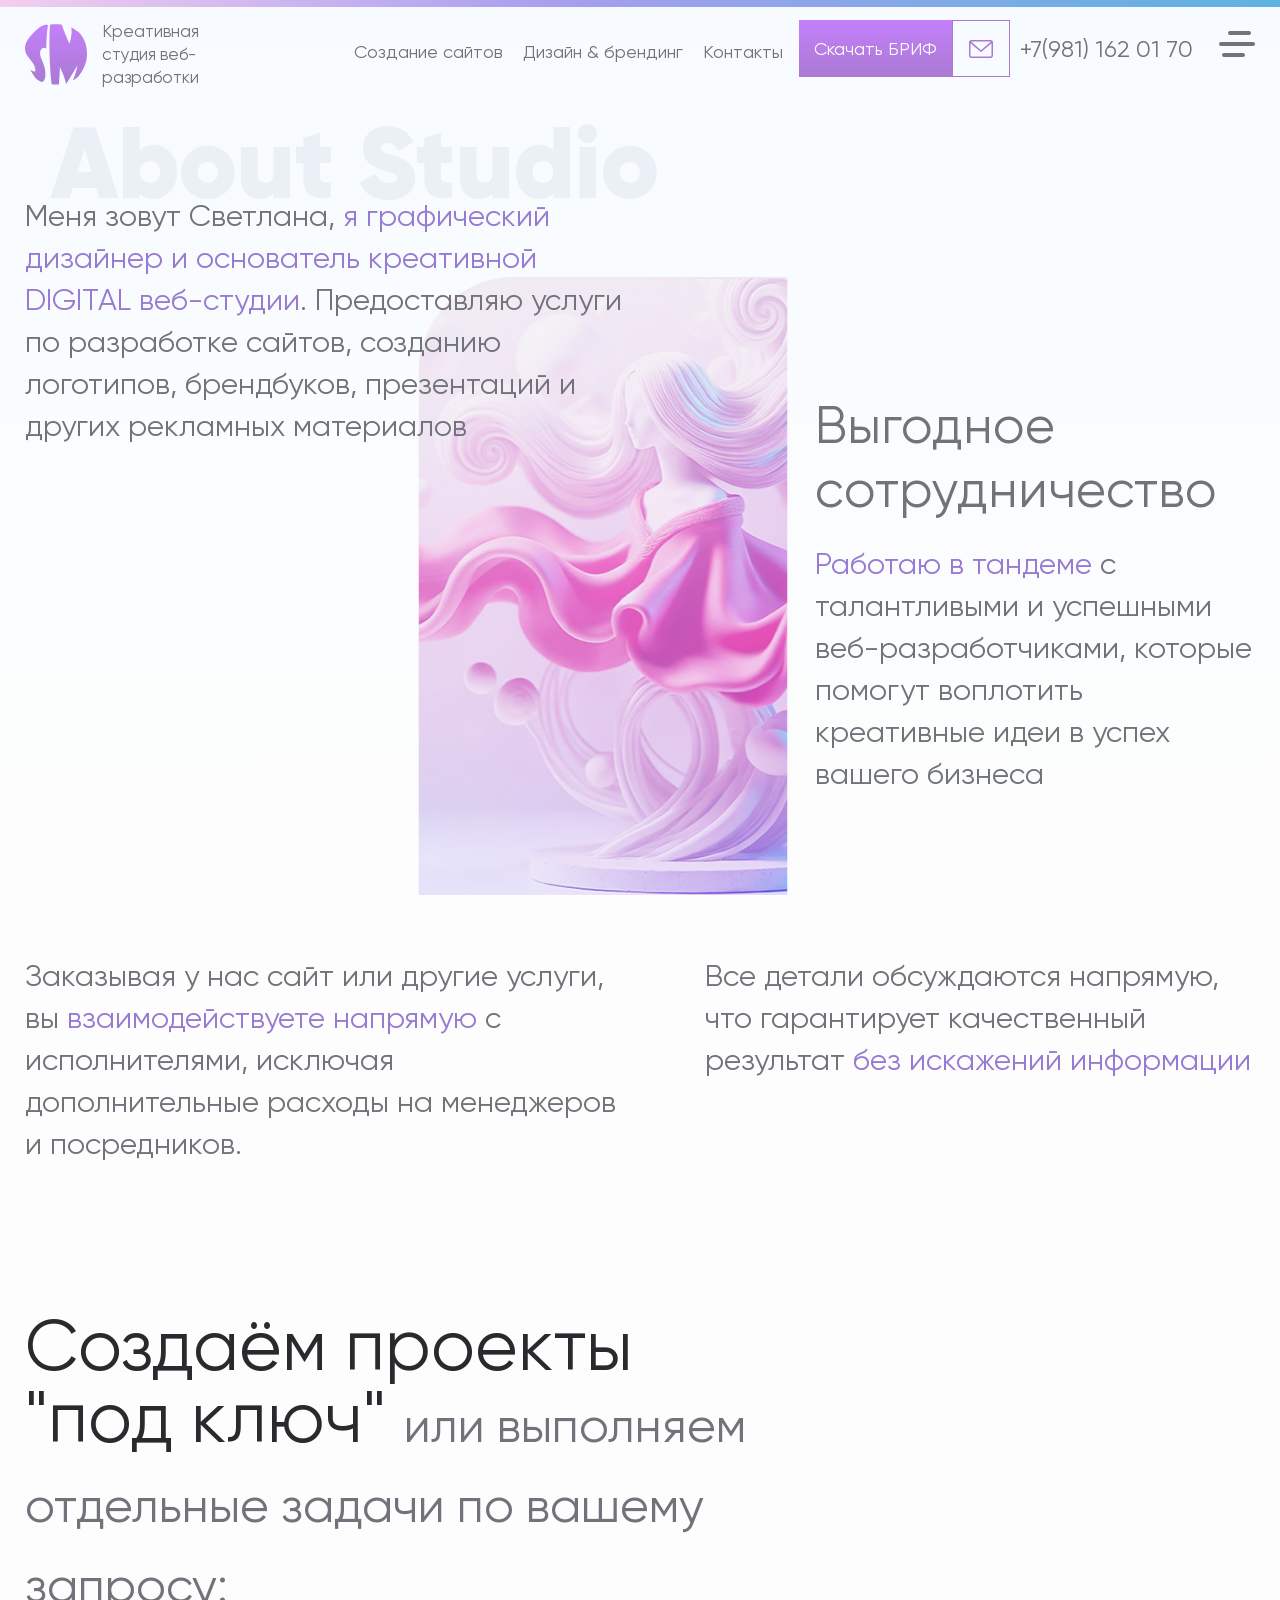
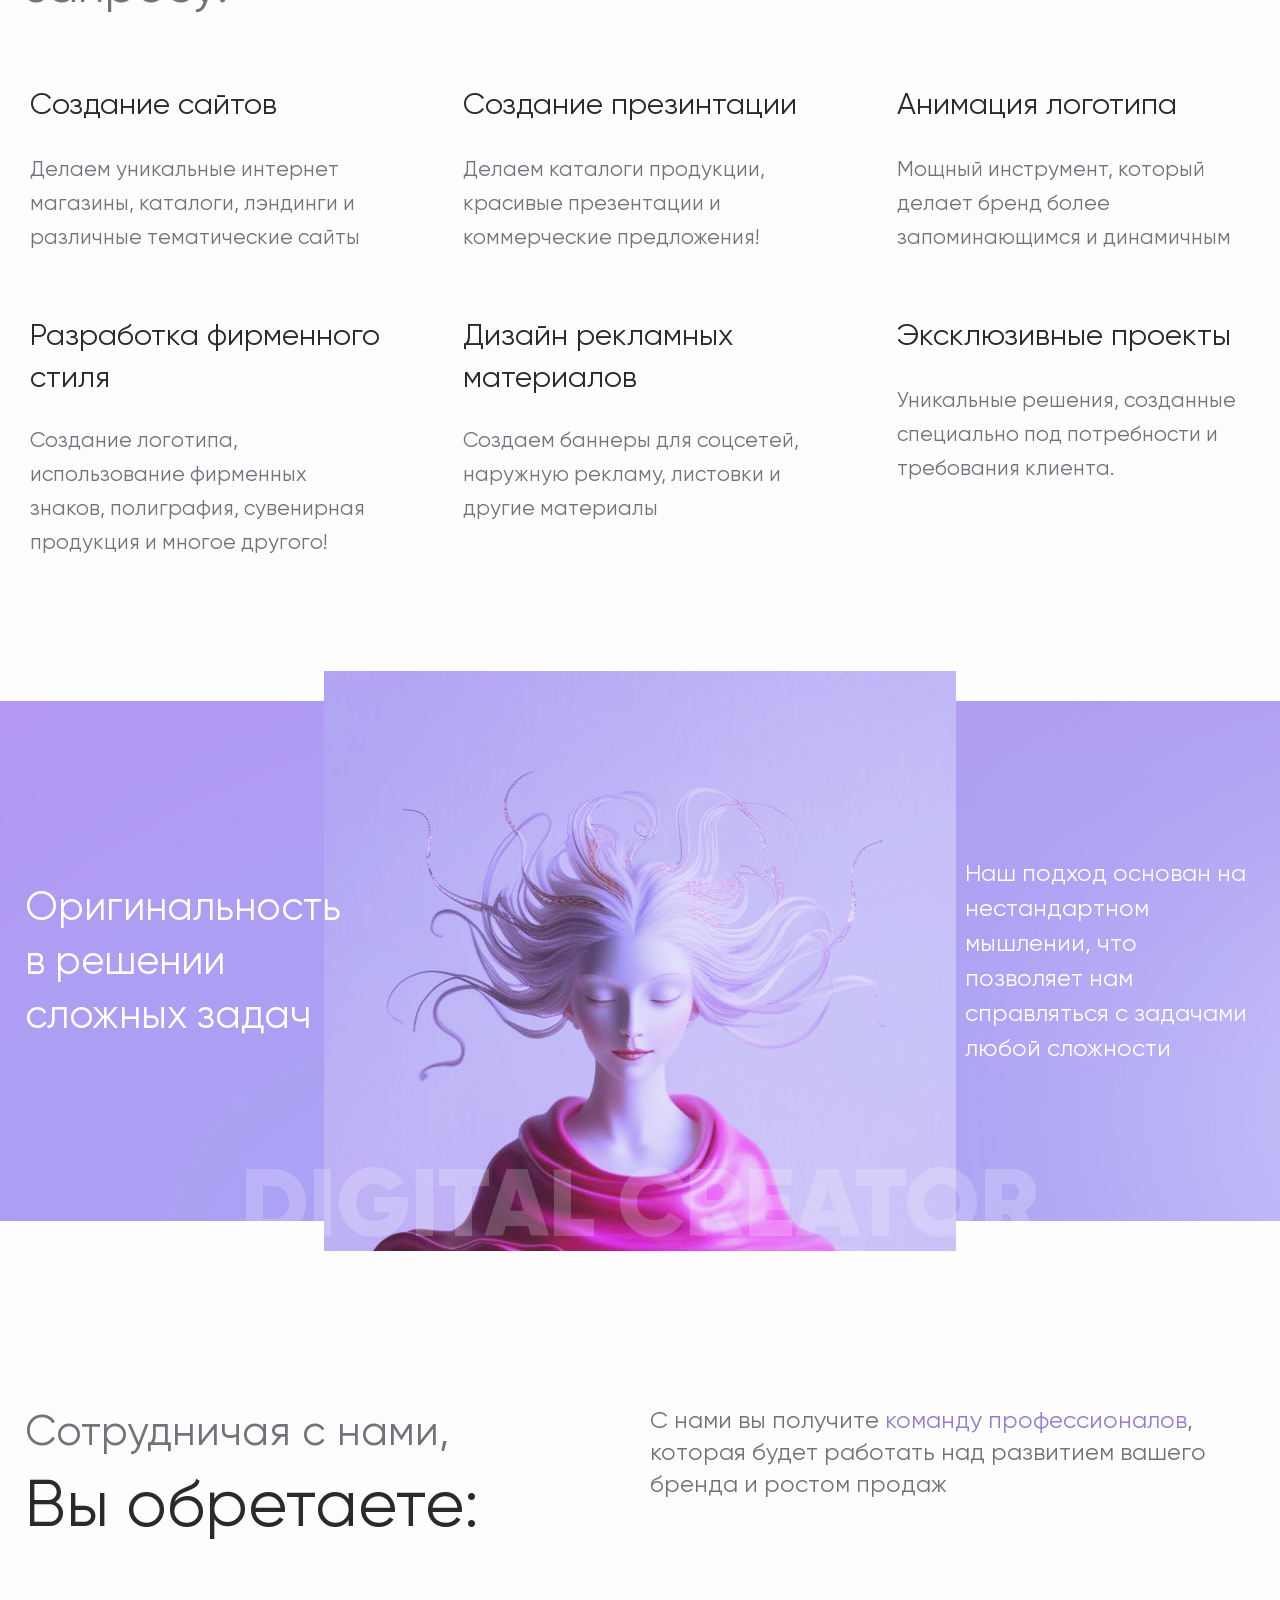
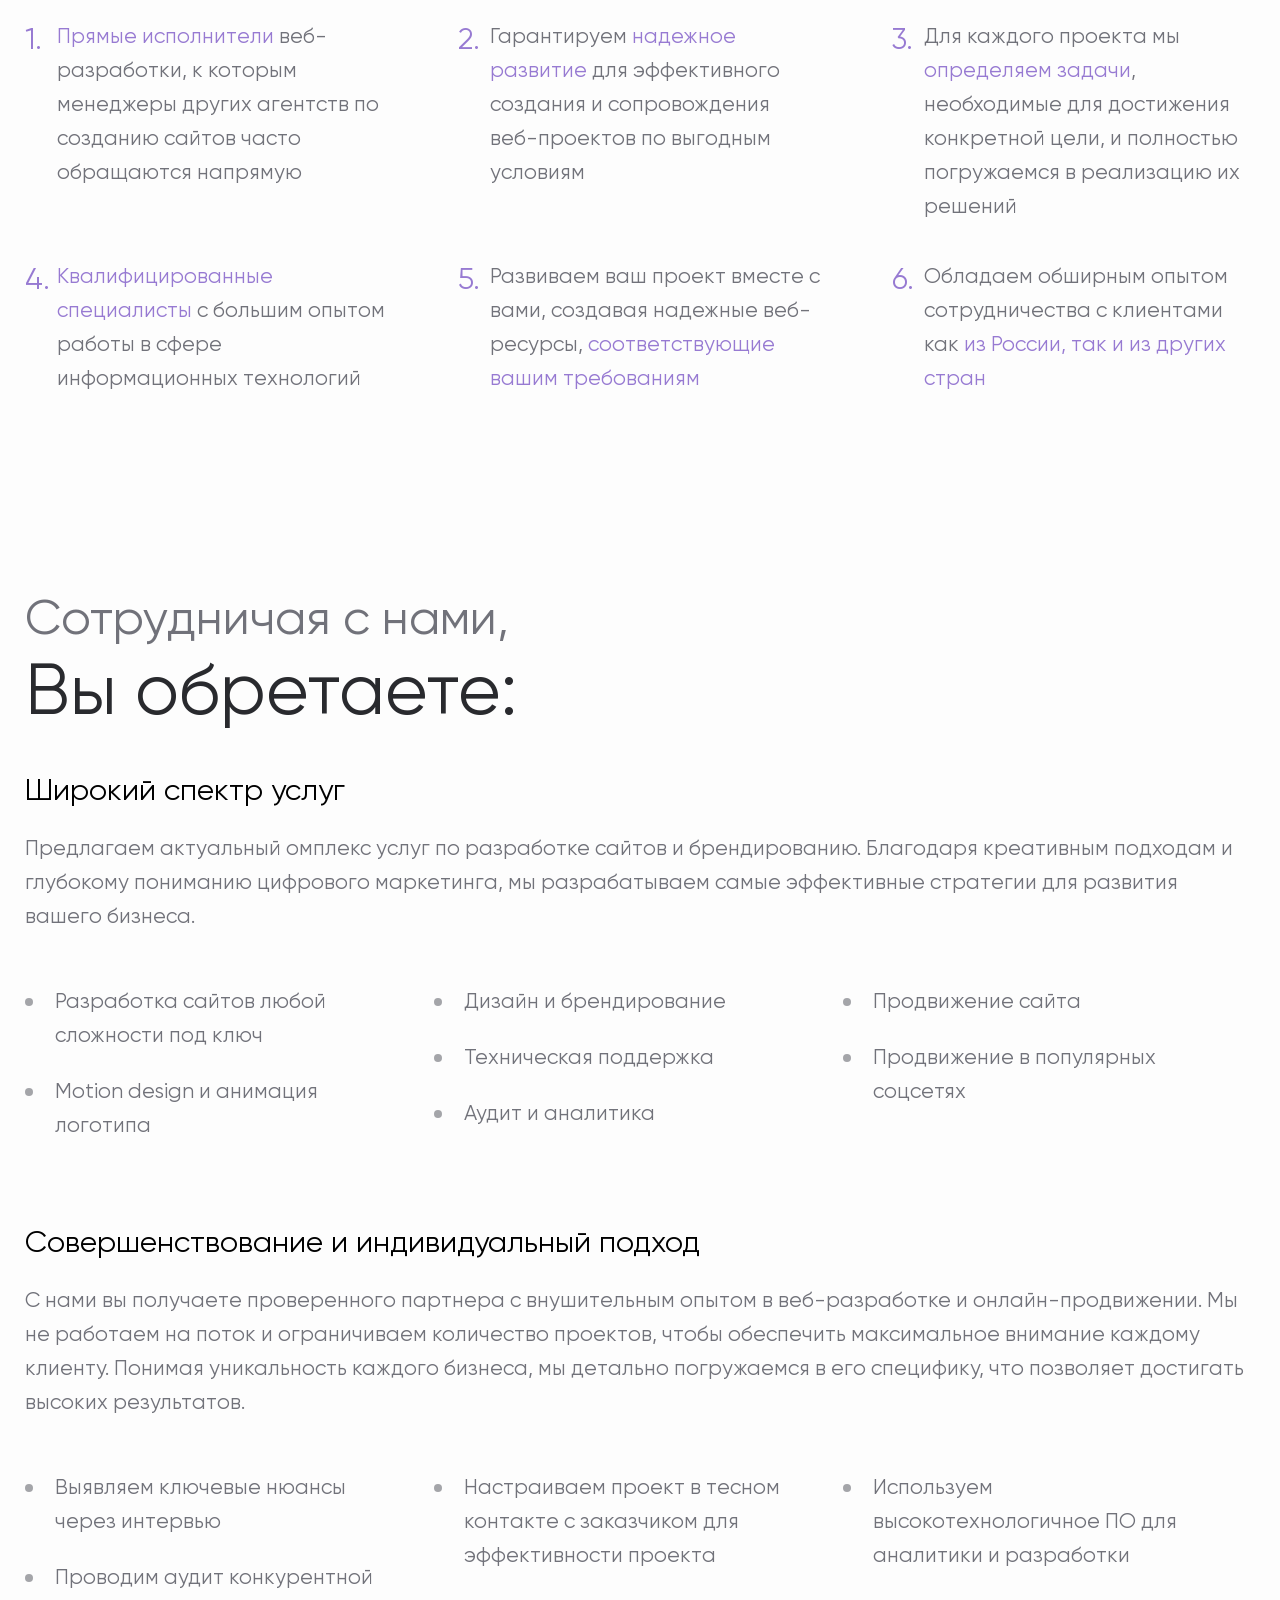
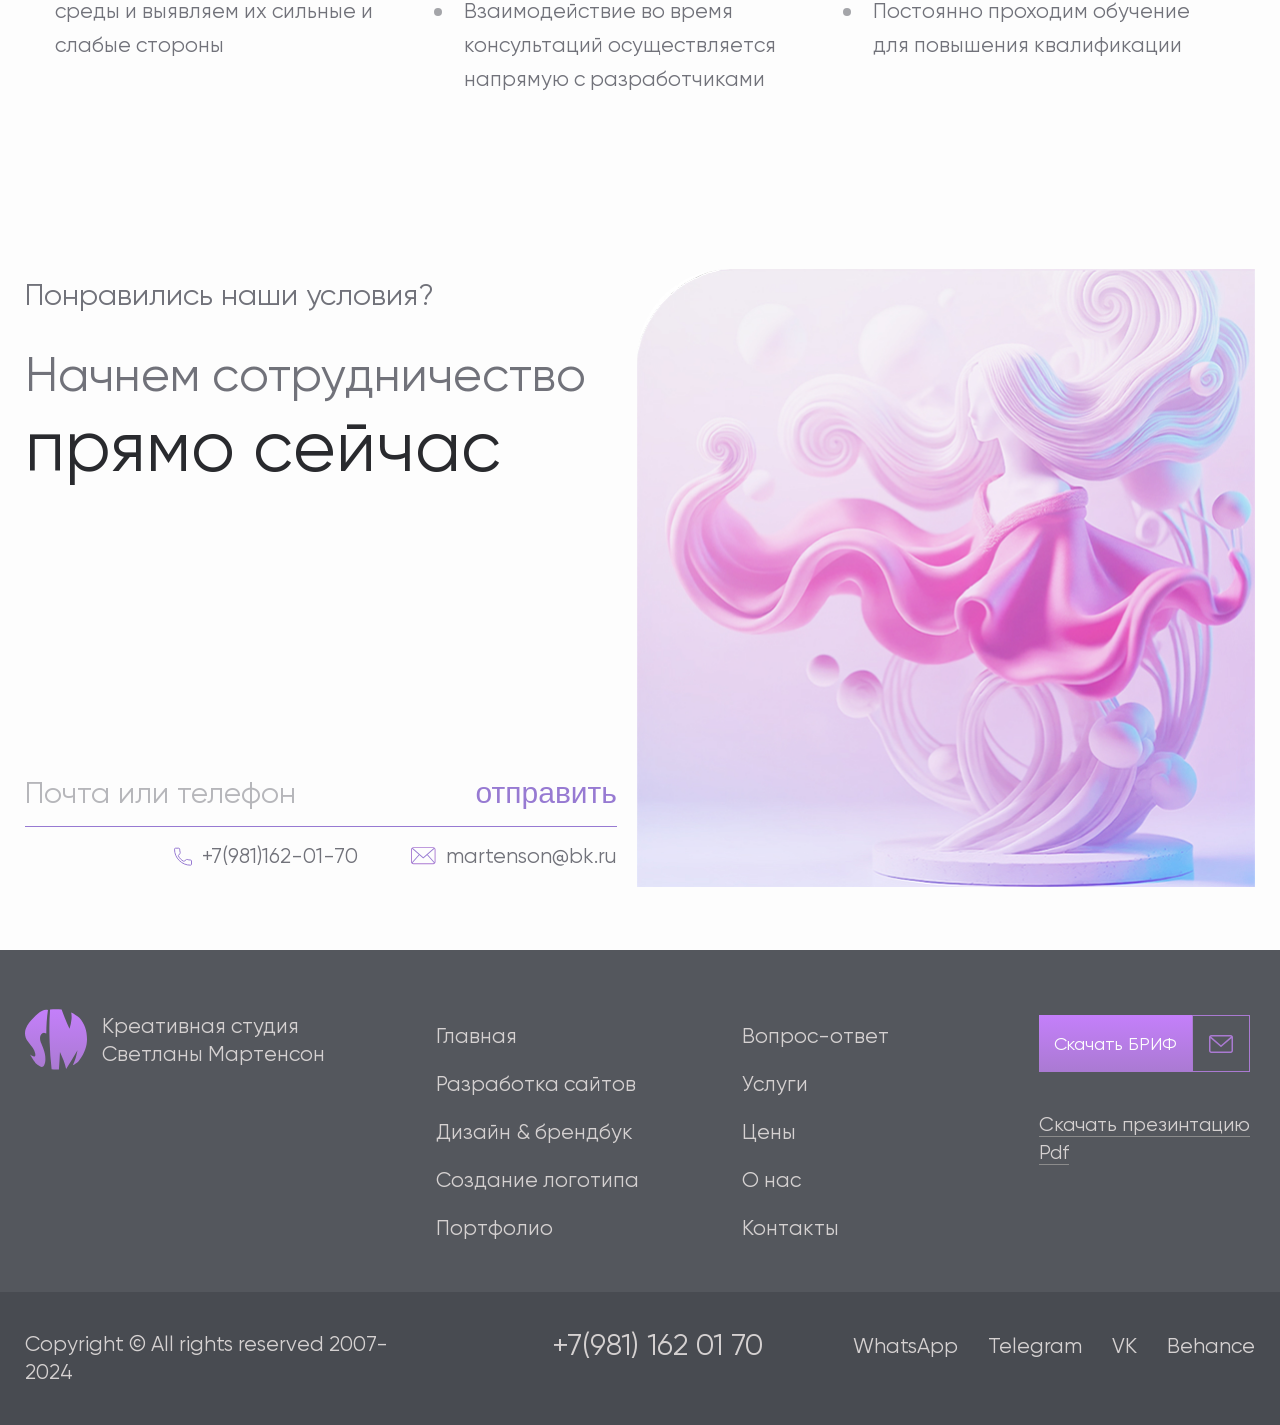
==== commit 03a8a50c: "Add files via upload" ====
--- a/about.html
+++ b/about.html
@@ -265,7 +265,7 @@
 			<div class="promo_2_img">
 				<img src="img/promo_2_img.jpg" alt="" loading="lazy" />
 			</div>
-			<img class="promo_2_h2" src="img/promo_2.svg" alt="" loading="lazy" />
+			<h2 class="promo_2_h2">Digital Creator</h2>
 		</div>
 	</section>
 	<!-- /Section 3 - About Page -->
--- a/style.css
+++ b/style.css
@@ -1149,9 +1149,9 @@
 .promo_thumb video {
     width: 110%;
     position: absolute;
-    top: 50%;
+    top: 0;
     left: 50%;
-    transform: translate(-50%, -50%);
+    transform: translate(-50%, 0);
     z-index: 2;
 }
 
@@ -1408,7 +1408,7 @@
     transition-timing-function: ease;
 }
 
-.tab_radio:checked + .tab {
+.tab_radio:checked+.tab {
     height: auto;
     overflow: none;
     opacity: 1;
@@ -2729,6 +2729,17 @@
     z-index: 3;
 }
 
+.promo_2_h2 {
+    display: block;
+    white-space: nowrap;
+    font-weight: 900;
+    font-size: 95px;
+    line-height: 1;
+    opacity: .2;
+    text-transform: uppercase;
+    color: #fff;
+}
+
 /*-- /Section 3 - About Page --*/
 
 /*-- Section 4 - About Page --*/
@@ -2807,10 +2818,6 @@
 
 /*-- Section 1 - Logo Page --*/
 
-.logo_article {
-
-}
-
 .logo_article > div:nth-child(1) > div {
     max-width: 590px;
 }
@@ -2821,10 +2828,7 @@
 
 .logotypes_articles {
     padding-bottom: 48px;
-}
-
-.logotypes_articles_title {
-
+    overflow: hidden;
 }
 
 .logotypes_articles_title h3 {
@@ -2942,12 +2946,19 @@
     padding: 10px 25px;
 }
 
+.logos_inline > div img {
+    width: auto;
+    height: auto;
+    max-width: 100%;
+}
+
 /*-- /Section 1 - Logo Page --*/
 
 /*-- Section 2 - Logo Page --*/
 
 .sect_2_lp {
     padding-top: 89px;
+    overflow: hidden;
 }
 
 .sect_2_lp .article {
@@ -2982,6 +2993,7 @@
 
 .sect_3_lp {
     padding-top: 50px;
+    overflow: hidden;
 }
 
 .logo_creater_list_wrapp {
@@ -3053,6 +3065,7 @@
 
 .bb_promo {
     position: relative;
+    overflow: hidden;
 }
 
 .promo_h1_3 {
@@ -3136,15 +3149,27 @@
 }
 
 .video_btn img {
-
+    display: block;
+    width: 100%;
+    height: auto;
+    animation: videoCircle 12s infinite linear;
+}
+
+@keyframes videoCircle {
+    0% {
+        transform: rotate(0);
+    }
+    100% {
+        transform: rotate(-360deg);
+    }
 }
 
 /*-- /Section 2 - BrnadBook Page --*/
 
 /*-- Section 3 - BrnadBook Page --*/
 
-.article.brandbok_2 {
-
+.sect_3_bb {
+    overflow: hidden;
 }
 
 .article.brandbok_2 p.small {
@@ -3202,6 +3227,29 @@
 
 .brandbok_3 > div:nth-child(1) p a {
     color: #977AD2;
+    -webkit-transition-property: color;
+    -webkit-transition-duration: .3s;
+    -webkit-transition-timing-function: ease;
+
+    -moz-transition-property: color;
+    -moz-transition-duration: .3s;
+    -moz-transition-timing-function: ease;
+
+    -ms-transition-property: color;
+    -ms-transition-duration: .3s;
+    -ms-transition-timing-function: ease;
+
+    -o-transition-property: color;
+    -o-transition-duration: .3s;
+    -o-transition-timing-function: ease;
+
+    transition-property: color;
+    transition-duration: .3s;
+    transition-timing-function: ease;
+}
+
+.brandbok_3 > div:nth-child(1) p a:hover {
+    color: #CA2EFF;
 }
 
 .brandbok_3 > div:nth-child(2) img {
@@ -3235,6 +3283,8 @@
 .brandbok_4 > div:nth-child(1) img {
     width: calc(100% + 147px);
     margin-left: -163px;
+    object-fit: cover;
+    object-position: center;
 }
 
 .brandbok_4 > div:nth-child(2) > div {
@@ -3254,26 +3304,37 @@
 
 .brandbok_4 p a {
     color: #977AD2;
+    -webkit-transition-property: color;
+    -webkit-transition-duration: .3s;
+    -webkit-transition-timing-function: ease;
+
+    -moz-transition-property: color;
+    -moz-transition-duration: .3s;
+    -moz-transition-timing-function: ease;
+
+    -ms-transition-property: color;
+    -ms-transition-duration: .3s;
+    -ms-transition-timing-function: ease;
+
+    -o-transition-property: color;
+    -o-transition-duration: .3s;
+    -o-transition-timing-function: ease;
+
+    transition-property: color;
+    transition-duration: .3s;
+    transition-timing-function: ease;
+}
+
+.brandbok_4 p a:hover {
+    color: #CA2EFF;
 }
 
 /*-- /Section 3 - BrnadBook Page --*/
 
 /*-- Section 4 - BrnadBook Page --*/
-
-.sect_4_bb {
-
-}
 
 .sect_4_bb .article.brandbok_4 {
     padding-top: 57px;
-}
-
-.article.brandbok_4 > div:nth-child(1) {
-
-}
-
-.article.brandbok_4 > div:nth-child(2) {
-
 }
 
 .brandbok_tree_cols {
@@ -3285,6 +3346,7 @@
 .brandbok_tree_cols > div:nth-child(1) {
     width: calc(50% - 246px);
     padding-top: 25px;
+    padding-right: 10px;
 }
 
 .brandbok_tree_cols > div:nth-child(2) {
@@ -3296,6 +3358,7 @@
     align-items: flex-end;
     justify-content: flex-end;
     width: calc(50% - 246px);
+    padding-left: 10px;
 }
 
 .brandbok_tree_cols > div:nth-child(1) > div {
@@ -3334,6 +3397,29 @@
     margin: 10px;
     background: #FDFDFD;
     border: 1px solid #D5D1D1;
+    -webkit-transition-property: border;
+    -webkit-transition-duration: .3s;
+    -webkit-transition-timing-function: ease;
+
+    -moz-transition-property: border;
+    -moz-transition-duration: .3s;
+    -moz-transition-timing-function: ease;
+
+    -ms-transition-property: border;
+    -ms-transition-duration: .3s;
+    -ms-transition-timing-function: ease;
+
+    -o-transition-property: border;
+    -o-transition-duration: .3s;
+    -o-transition-timing-function: ease;
+
+    transition-property: border;
+    transition-duration: .3s;
+    transition-timing-function: ease;
+}
+
+.brandbok_thumb:hover {
+    border: 1px solid #977AD2;
 }
 
 .brandbok_thumb p {
@@ -3344,6 +3430,29 @@
 
 .brandbok_thumb p span {
     color: #292A2E;
+    -webkit-transition-property: color;
+    -webkit-transition-duration: .3s;
+    -webkit-transition-timing-function: ease;
+
+    -moz-transition-property: color;
+    -moz-transition-duration: .3s;
+    -moz-transition-timing-function: ease;
+
+    -ms-transition-property: color;
+    -ms-transition-duration: .3s;
+    -ms-transition-timing-function: ease;
+
+    -o-transition-property: color;
+    -o-transition-duration: .3s;
+    -o-transition-timing-function: ease;
+
+    transition-property: color;
+    transition-duration: .3s;
+    transition-timing-function: ease;
+}
+
+.brandbok_thumb:hover p span {
+    color: #977AD2;
 }
 
 .brandbok_tree_cols ul {
@@ -3389,10 +3498,7 @@
 
 .sect_5_bb {
     padding: 90px 0 30px 0;
-}
-
-.sect_5_bb .h2_wrapp {
-
+    overflow: hidden;
 }
 
 .brandbok_thumbs_2 {
@@ -3822,10 +3928,6 @@
 
 .brandbok_article > div:nth-child(2).fixed_height {
     height: 768px;
-}
-
-.hovder_dr_items {
-
 }
 
 .hovder_dr_item {
--- a/responsive.css
+++ b/responsive.css
@@ -160,6 +160,14 @@
 
 /*-- /Section 6 - Digital Page --*/
 
+/*-- Section 1 - About Page --*/
+
+.about_promo_img {
+    width: 30%;
+}
+
+/*-- /Section 1 - About Page --*/
+
 }
 
 @media only screen and (max-width: 1450px) {
@@ -384,6 +392,22 @@
 
 /*-- /Section 3 - About Page --*/
 
+/*-- Section 2 - BrnadBook Page --*/
+
+.video_article {
+    padding: 15px 0 20px 0;
+}
+
+.video_article > div:nth-child(1) {
+    width: 235px;
+}
+
+.video_article > div:nth-child(2) {
+    width: calc(100% - 235px);
+}
+
+/*-- /Section 2 - BrnadBook Page --*/
+
 }
 
 @media only screen and (max-width: 1240px) {
@@ -533,6 +557,56 @@
 
 /*-- /Section 3 - Digital Page --*/
 
+/*-- Section 1 - About Page --*/
+
+.about_promo > div:nth-child(1) > div {
+    max-width: 300px;
+}
+
+.about_promo > div:nth-child(2) > div {
+    max-width: 316px;
+}
+
+.about_promo h3 {
+    padding-bottom: 22px;
+    font-size: 36px;
+    line-height: 46px;
+}
+
+.about_promo p,
+.about_promo p a {
+    font-size: 24px;
+    line-height: 35px;
+}
+
+/*-- /Section 1 - About Page --*/
+
+/*-- Section 1 - BrnadBook Page --*/
+
+.article.brandbok h2 {
+    font-size: 53px;
+    line-height: 58px;
+}
+
+/*-- /Section 1 - BrnadBook Page --*/
+
+/*-- Section 8 - Main Page --*/
+
+.brandbok_img_box_2_inner p {
+    font-size: 24px;
+    line-height: 37px;
+}
+
+/*-- /Section 8 - Main Page --*/
+
+/*-- Section 1 - Logo Page --*/
+
+.logos_inline > div img {
+    max-width: 200px;
+}
+
+/*-- /Section 1 - Logo Page --*/
+
 /*-- Footer --*/
 
 .footer_templ {
@@ -744,10 +818,6 @@
     min-height: 541px;
 }
 
-.about_promo > div:nth-child(2) > div {
-    max-width: 400px;
-}
-
 .about_promo p,
 .about_promo p a {
     font-size: 24px;
@@ -761,7 +831,7 @@
 }
 
 .about_promo_img {
-    width: 100%;
+    width: 30%;
     max-width: 470px;
     height: 500px;
     border-radius: 80px 0 0 0;
@@ -834,6 +904,27 @@
 
 /*-- /Section 3 - About Page --*/
 
+/*-- Section 4 - BrnadBook Page --*/
+
+.brandbok_tree_cols > div:nth-child(1) {
+    width: calc(50% - 190px);
+}
+
+.brandbok_tree_cols > div:nth-child(2) {
+    width: 380px;
+}
+
+.brandbok_tree_cols > div:nth-child(3) {
+    width: calc(50% - 190px);
+}
+
+.logo_creater_list li {
+    font-size: 18px;
+    line-height: 30px;
+}
+
+/*-- /Section 4 - BrnadBook Page --*/
+
 /*-- Footer --*/
 
 .footer_bottom_templ> div:nth-child(1) {
@@ -1117,6 +1208,132 @@
 }
 
 /*-- /Section 5 - About Page --*/
+
+/*-- Section 3 - BrnadBook Page --*/
+
+.brandbok_3 {
+    align-items: center;
+}
+
+.brandbok_3 > div:nth-child(1) p {
+    font-size: 20px;
+    line-height: 35px;
+}
+
+.brandbok_3 > div:nth-child(1) p a {
+    font-size: 20px;
+    line-height: 35px; 
+}
+
+.brandbok_3 > div:nth-child(1) {
+    width: 49%;
+    padding: 10px 20px 10px 0;
+}
+
+.brandbok_3 > div:nth-child(2) {
+    width: 51%;
+    min-height: 330px;
+}
+
+.brandbok_4 {
+    align-items: center;
+    padding: 25px 0 25px 0;
+}
+
+.brandbok_4 > div:nth-child(2) {
+    padding: 10px 0 10px 20px;
+}
+
+.brandbok_4 p {
+    padding: 10px 0;
+    font-size: 20px;
+    line-height: 35px;
+}
+
+.brandbok_4 p a {
+    font-size: 20px;
+    line-height: 35px;
+}
+
+/*-- /Section 3 - BrnadBook Page --*/
+
+/*-- Section 4 - BrnadBook Page --*/
+
+.article h2 {
+    font-size: 54px;
+    line-height: 60px;
+}
+
+.sect_4_bb .article.brandbok_4 {
+    padding-top: 20px;
+}
+
+.brandbok_4 > div:nth-child(2) {
+    padding: 0;
+}
+
+.brandbok_4 > div:nth-child(2) > div {
+    max-width: 100%;
+}
+
+/*-- /Section 4 - BrnadBook Page --*/
+
+/*-- Section 1 - Logo Page --*/
+
+.logotype_article {
+    padding: 20px 0 20px 0;
+}
+
+.logotype_article > div:nth-child(1) {
+    width: 100%;
+    padding: 10px 0 10px 0;
+}
+
+.logotype_article > div:nth-child(2) {
+    width: 100%;
+    padding: 10px 0 10px 0;
+}
+
+.logotype_article_two_cols p {
+    font-size: 18px;
+    line-height: 30px;
+}
+
+.logotype_article > div:nth-child(1) p {
+    font-size: 18px;
+    line-height: 30px;
+}
+
+.logotype_article > div:nth-child(1) h3 {
+    padding: 10px 0 10px 0;
+    font-size: 26px;
+}
+
+/*-- /Section 1 - Logo Page --*/
+
+/*-- Section 2 - Logo Page --*/
+
+.sect_2_lp {
+    padding-top: 29px;
+}
+
+.lp_thumbs {
+    padding: 0 0 25px 0;
+}
+
+.lp_thumb {
+    width: calc(50% - 70px);
+}
+
+/*-- /Section 2 - Logo Page --*/
+
+/*-- Section 3 - Logo Page --*/
+
+.sect_3_lp .article br {
+    display: none;
+}
+
+/*-- /Section 3 - Logo Page --*/
 
 }
 
@@ -1353,6 +1570,193 @@
 
 /*-- /Section 2 - About Page --*/
 
+/*-- Section 2 - About Page --*/
+
+.promo_2_h2 {
+    font-size: 95px;
+    font-size: 75px;
+    bottom: -21px;
+}
+
+/*-- /Section 2 - About Page --*/
+
+/*-- Section 2 - BrnadBook Page --*/
+
+.video_article > div:nth-child(1) {
+    width: 170px;
+}
+
+.video_article > div:nth-child(2) {
+    width: calc(100% - 170px);
+}
+
+.video_btn {
+    width: 150px;
+    height: 150px;
+}
+
+.video_article p {
+    padding: 10px 0;
+    font-size: 18px;
+    line-height: 27px;
+}
+
+/*-- /Section 2 - BrnadBook Page --*/
+
+/*-- Section 3 - BrnadBook Page --*/
+
+.brandbok_3_wrapp {
+    padding: 10px 0 10px 0;
+}
+
+.brandbok_3_title h2 {
+    font-size: 37px;
+    line-height: 50px;
+}
+
+/*-- /Section 3 - BrnadBook Page --*/
+
+/*-- Section 4 - BrnadBook Page --*/
+
+.brandbok_4 {
+    padding: 0;
+}
+
+.brandbok_tree_cols > div:nth-child(1) {
+    width: 100%;
+    padding-top: 0;
+    padding-right: 0;
+}
+
+.brandbok_tree_cols > div:nth-child(2) {
+    display: none;
+}
+
+.brandbok_tree_cols > div:nth-child(3) {
+    width: 100%;
+    padding: 0;
+}
+
+.brandbok_tree_cols > div:nth-child(1) > div {
+    max-width: 100%;
+    width: 100%;
+}
+
+.brandbok_tree_cols > div:nth-child(3) > div {
+    max-width: 100%;
+    width: 100%;
+    top: 0;
+}
+
+.brandbok_thumbs {
+    margin: 0 -10px 0 -10px;
+    padding: 20px 0 20px 0;
+}
+
+.brandbok_thumb {
+    margin: 10px;
+    padding: 21px 3%;
+}
+
+.brandbok_thumb p {
+    font-size: 19px;
+    line-height: 38px;
+}
+
+.brandbok_thumb p span {
+    font-size: 22px;
+}
+
+/*-- /Section 4 - BrnadBook Page --*/
+
+/*-- Section 6 - BrnadBook Page --*/
+
+.brandbok_article > div:nth-child(2) {
+    width: calc(100% + 20px);
+    left: -20px;
+}
+
+.brandbok_img_box_2_inner {
+    width: 100%;
+    height: auto;
+    min-height: 100%;
+    top: 20px;
+    left: 20px;
+    transform: translate(0, 0);
+    padding: 25px 35px 10px 35px;
+    border-radius: 80px 0 0 0;
+}
+
+.brandbok_img_box_2_inner > div {
+    top: 0;
+    transform: translate(0, 0);
+}
+
+/*-- /Section 6 - BrnadBook Page --*/
+
+/*-- Section 1 - Logo Page --*/
+
+.logotype_article_two_cols > div:nth-child(odd) {
+    width: 100%;
+    padding: 10px 0 10px 0;
+}
+
+.logotype_article_two_cols > div:nth-child(even) {
+    width: 100%;
+    padding: 10px 0 10px 0;
+}
+
+.logotype_article_two_cols > div:nth-child(odd) > div {
+    max-width: 100%;
+}
+
+.logotype_article_two_cols > div:nth-child(even) > div {
+    max-width: 100%;
+}
+
+.logos_inline {
+    justify-content: center;
+    margin: 0 -15px;
+}
+
+.logos_inline > div {
+    padding: 10px 15px;
+}
+
+.logos_inline > div img {
+    max-width: 160px;
+    max-height: 80px;
+}
+
+.logotype_article_2 h3 {
+    padding-bottom: 5px;
+    font-size: 26px;
+}
+
+.logotypes_articles_title h3 {
+    font-size: 24px;
+    line-height: 36px;
+}
+
+.logotype_article > div:nth-child(1) h3 {
+    font-size: 24px;
+}
+
+/*-- /Section 1 - Logo Page --*/
+
+/*-- Section 2 - Logo Page --*/
+
+.lp_thumb {
+    margin: 10px 35px;
+}
+
+.lp_thumb p {
+    font-size: 18px;
+    line-height: 29px;
+}
+
+/*-- /Section 2 - Logo Page --*/
+
 /*-- Footer --*/
 
 .footer_nav li a {
@@ -1749,6 +2153,186 @@
 }
 
 /*-- /Section 5 - About Page --*/
+
+/*-- Section 1 - BrnadBook Page --*/
+
+.article.brandbok {
+    padding: 0 0 15px 0;
+}
+
+.article.brandbok > div:nth-child(1),
+.article.brandbok > div:nth-child(2) {
+    width: 100%;
+    padding: 10px 0;
+}
+
+.article.brandbok br {
+    display: none;
+}
+
+.article.brandbok > div:nth-child(2) > div {
+    max-width: 100%;
+}
+
+.article.brandbok h2 {
+    font-size: 26px;
+    line-height: 41px;
+}
+
+h1.promo_h1_3 {
+    font-size: 60px;
+}
+
+.promo_h1_3 {
+    padding: 0 0 0 5%;
+    top: 77px;
+}
+
+/*-- /Section 1 - BrnadBook Page --*/
+
+/*-- Section 3 - BrnadBook Page --*/
+
+.brandbok_3_title h2 {
+    font-size: 28px;
+    line-height: 43px;
+}
+
+.brandbok_3 {
+    display: block\;
+}
+
+.brandbok_3 > div:nth-child(1) {
+    width: 100%;
+    padding: 10px 0;
+    order: 2;
+}
+
+.brandbok_3 > div:nth-child(2) {
+    width: 100%;
+    padding: 10px 0;
+    height: 350px;
+    order: 1;
+}
+
+.brandbok_3 > div:nth-child(2) img {
+    width: 100%;
+    height: 350px;
+}
+
+.brandbok_4 {
+    display: block;
+}
+
+.brandbok_4 > div:nth-child(1) {
+    width: 100%;
+    padding: 10px 0;
+}
+
+.brandbok_4 > div:nth-child(2) {
+    width: 100%;
+    padding: 10px 0;
+}
+
+.brandbok_4 > div:nth-child(1) img {
+    width: 100%;
+    margin-left: 0;
+    height: 350px;
+}
+
+.brandbok_4 > div:nth-child(2) > div {
+    max-width: 100%;
+}
+
+.brandbok_4 > div:nth-child(2) > div > div {
+    max-width: 100%;
+}
+
+/*-- /Section 3 - BrnadBook Page --*/
+
+/*-- Section 4 - BrnadBook Page --*/
+
+.brandbok_tree_cols {
+    padding: 5px 0 10px 0;
+}
+
+.brandbok_thumbs {
+    margin: 0;
+    padding: 20px 0 20px 0;
+}
+
+.brandbok_thumb {
+    margin: 10px 0;
+    width: 100%;
+    max-width: 100%;
+    padding: 20px 20px;
+}
+
+/*-- /Section 4 - BrnadBook Page --*/
+
+/*-- Section 5 - BrnadBook Page --*/
+
+.sect_5_bb {
+    padding: 40px 0 20px 0;
+}
+
+.brandbok_thumbs_2 {
+    padding: 15px 0 20px 0;
+}
+
+.brandbok_thumb_2 {
+    margin: 10px 40px;
+}
+
+.brandbok_thumb_2 h3 {
+    padding-bottom: 0;
+    font-size: 20px;
+    line-height: 28px;
+}
+
+/*-- /Section 5 - BrnadBook Page --*/
+
+/*-- Section 2 - Logo Page --*/
+
+.sect_2_lp .article > div:nth-child(2) {
+    display: none;
+}
+
+.lp_thumbs {
+    margin: 0;
+}
+
+.lp_thumb {
+    margin: 10px 0;
+    width: 100%;
+}
+
+/*-- /Section 2 - Logo Page --*/
+
+/*-- Section 3 - Logo Page --*/
+
+.sect_3_lp {
+    padding-top: 2px;
+}
+
+.sect_3_lp .article {
+    padding-bottom: 0;
+}
+
+.logo_creater_list {
+    margin: 0;
+    padding: 10px 0;
+}
+
+.logo_creater_list li {
+    width: 100%;
+    margin: 5px 0;
+}
+
+.logo_creater_items_2_wrapp {
+    padding: 20px 0 0 0;
+}
+
+/*-- /Section 3 - Logo Page --*/
 
 /*-- Footer --*/
 
@@ -2038,7 +2622,31 @@
     padding-top: 100px;
 }
 
+.promo_2_h2 {
+    font-size: 52px;
+    bottom: -14px;
+}
+
 /*-- /Section 3 - About Page --*/
+
+/*-- Section 2 - BrnadBook Page --*/
+
+.video_article {
+    display: block;
+}
+
+.video_article > div:nth-child(1) {
+    width: 150px;
+    margin: 10px auto;
+    padding: 10px 0;
+}
+
+.video_article > div:nth-child(2) {
+    width: 100%;
+    padding: 10px 0;
+}
+
+/*-- /Section 2 - BrnadBook Page --*/
 
 /*-- Footer --*/
 
@@ -2396,6 +3004,72 @@
 }
 
 /*-- /Section 1 - About Page --*/
+
+/*-- Section 3 - BrnadBook Page --*/
+
+.article.brandbok_2 p.small {
+    padding: 5px 0;
+    font-size: 17px;
+    line-height: 26px;
+}
+
+/*-- /Section 3 - BrnadBook Page --*/
+
+/*-- Section 6 - BrnadBook Page --*/
+
+.sect_6_bb {
+    padding: 10px 0 10px 0;
+}
+
+.brandbok_article > div:nth-child(1) {
+    padding: 50px 0 0 0;
+}
+
+.brandbok_img_box_2_inner {
+    padding: 44px 35px 10px 35px;
+}
+
+.brandbok_img_box_2_inner p {
+    font-size: 20px;
+    line-height: 34px;
+}
+
+.brandbok_img_box_2_inner h3 {
+    padding-bottom: 10px;
+    font-size: 26px;
+    line-height: 34px;
+}
+
+.item_thumb_title {
+    padding: 25px 0 10px 0;
+}
+
+/*-- /Section 6 - BrnadBook Page --*/
+
+/*-- Section 8 - Main Page --*/
+
+.sect_6_bb + .sect_8_mp .callback_two_cols {
+    padding-top: 30px;
+}
+
+/*-- /Section 8 - Main Page --*/
+
+/*-- Section 1 - Logo Page --*/
+
+.logotypes_articles {
+    padding-bottom: 5px;
+}
+
+.logos_inline {
+    margin: 0 -10px;
+}
+
+.logos_inline > div img {
+    max-width: 124px;
+    max-height: 80px;
+}
+
+/*-- /Section 1 - Logo Page --*/
 
 }
 
@@ -2907,6 +3581,11 @@
     width: 100%;
 }
 
+.promo_2_h2 {
+    font-size: 37px;
+    bottom: -33px;
+}
+
 /*-- /Section 3 - About Page --*/
 
 /*-- Footer --*/
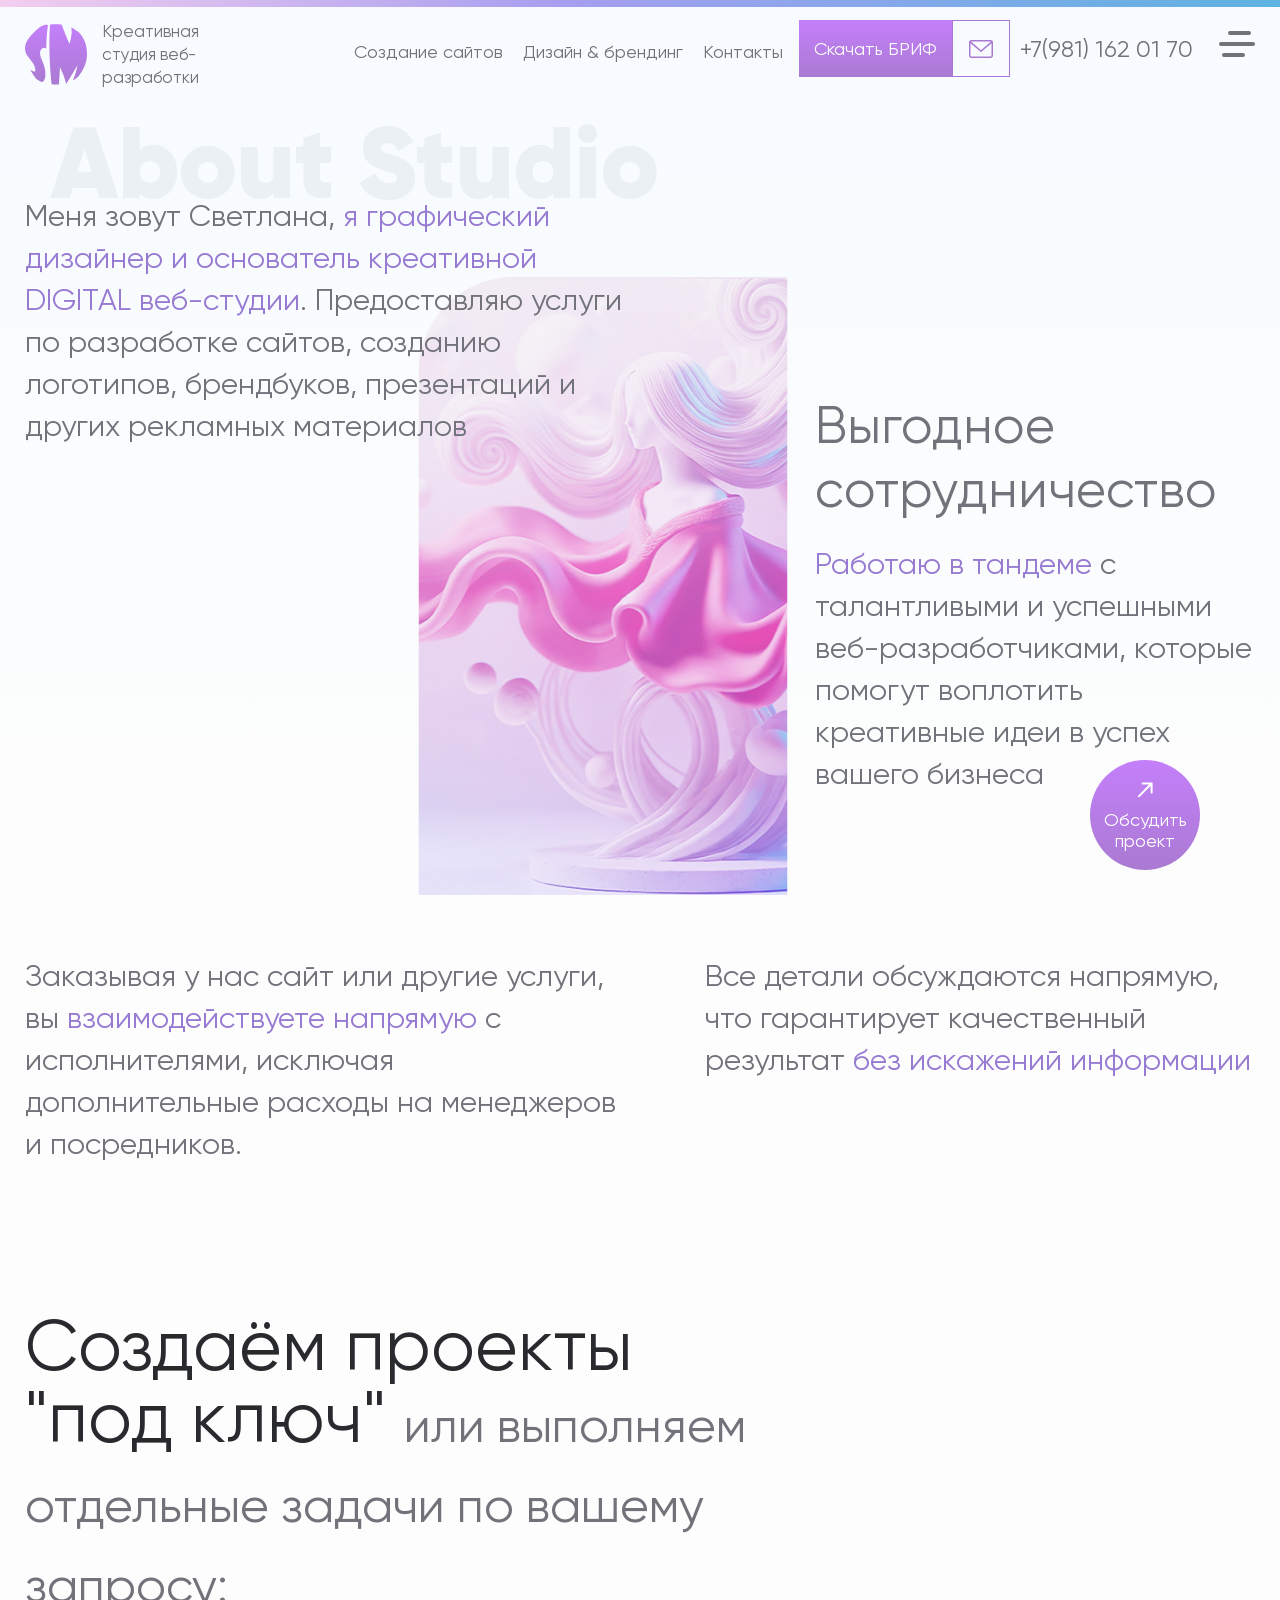
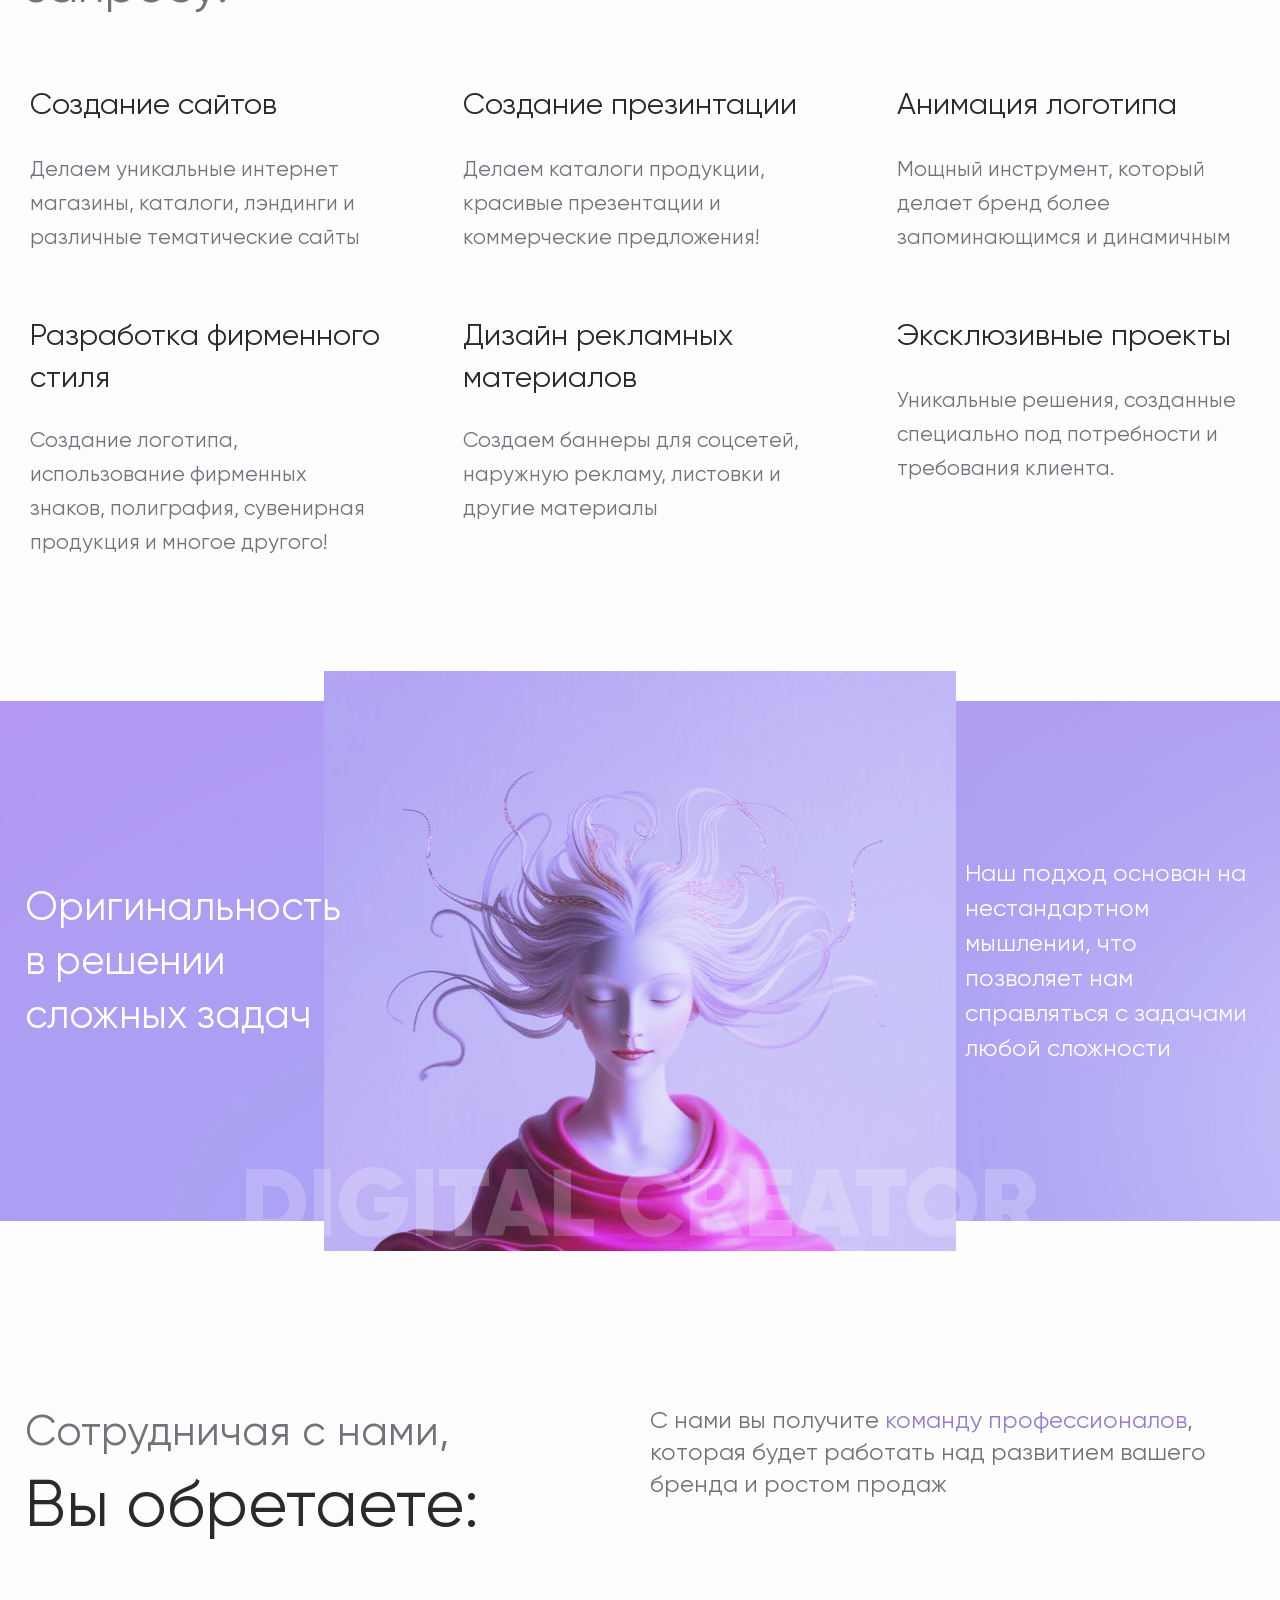
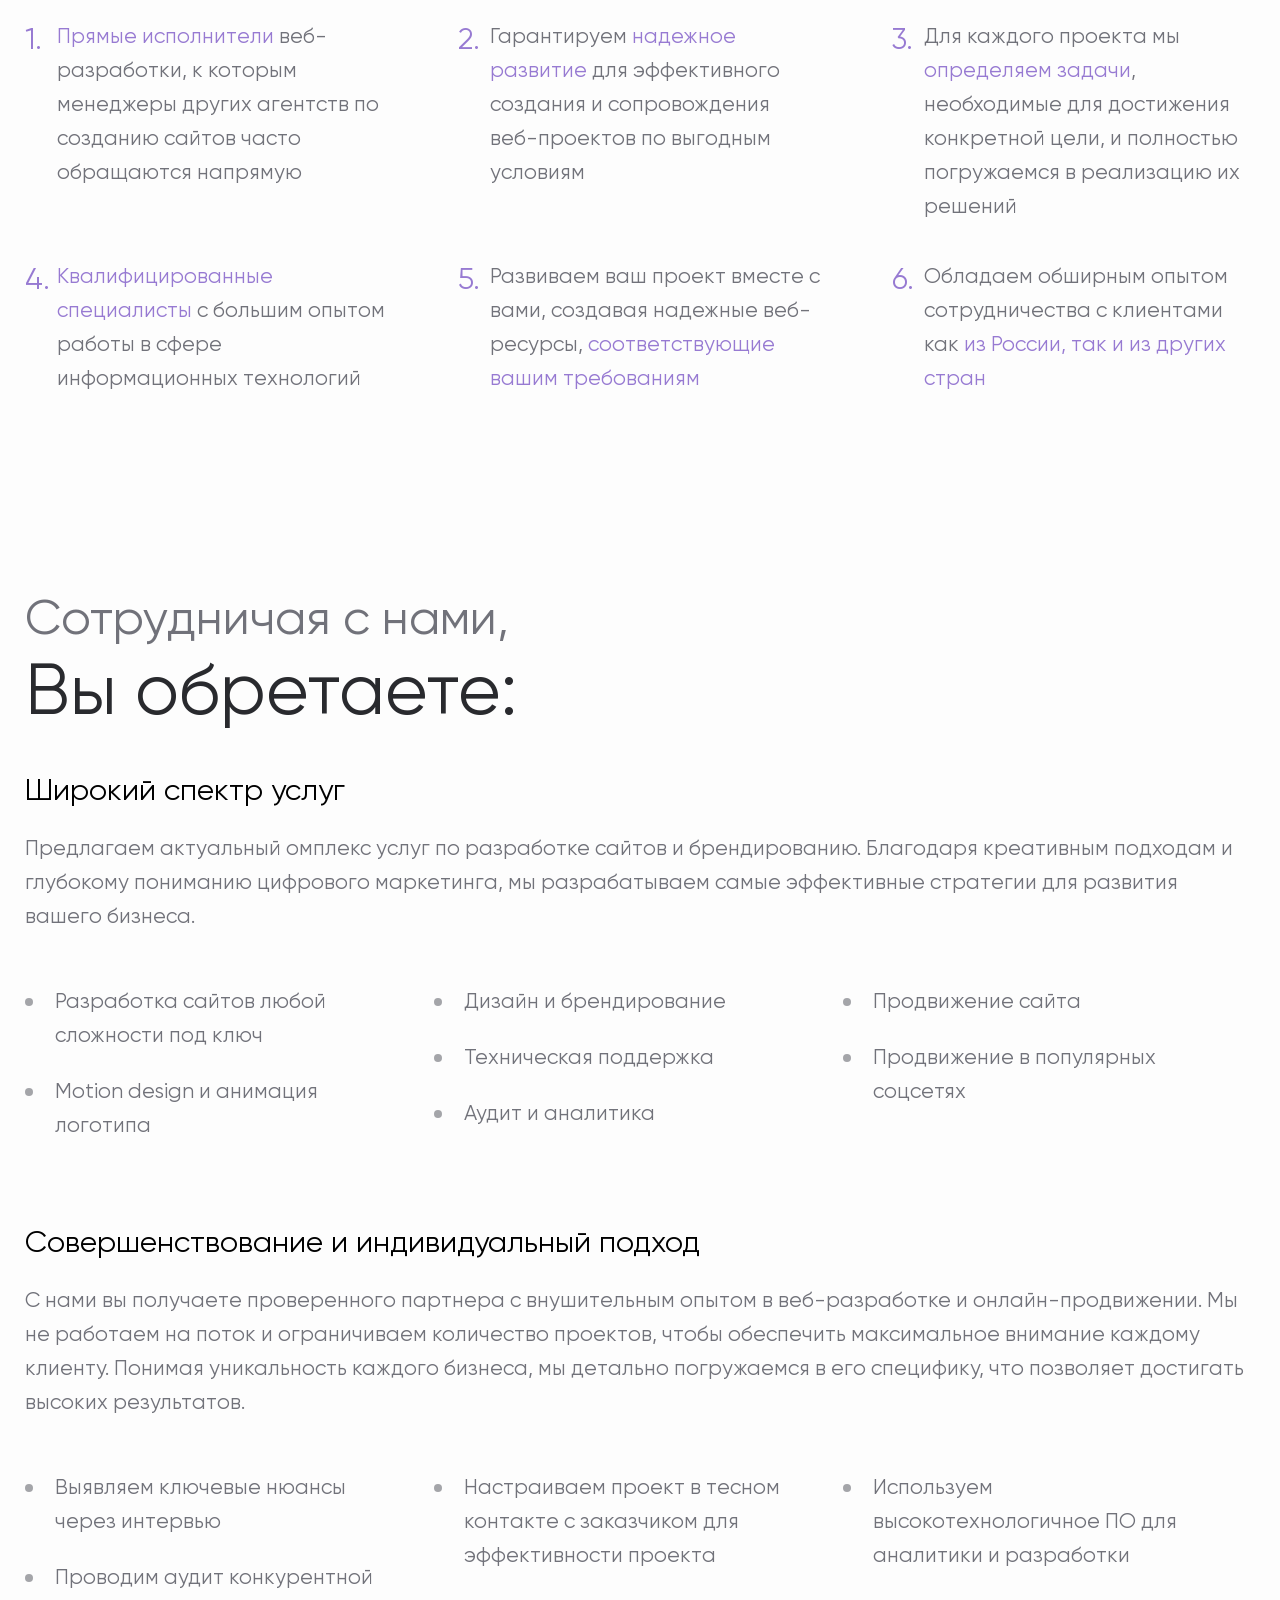
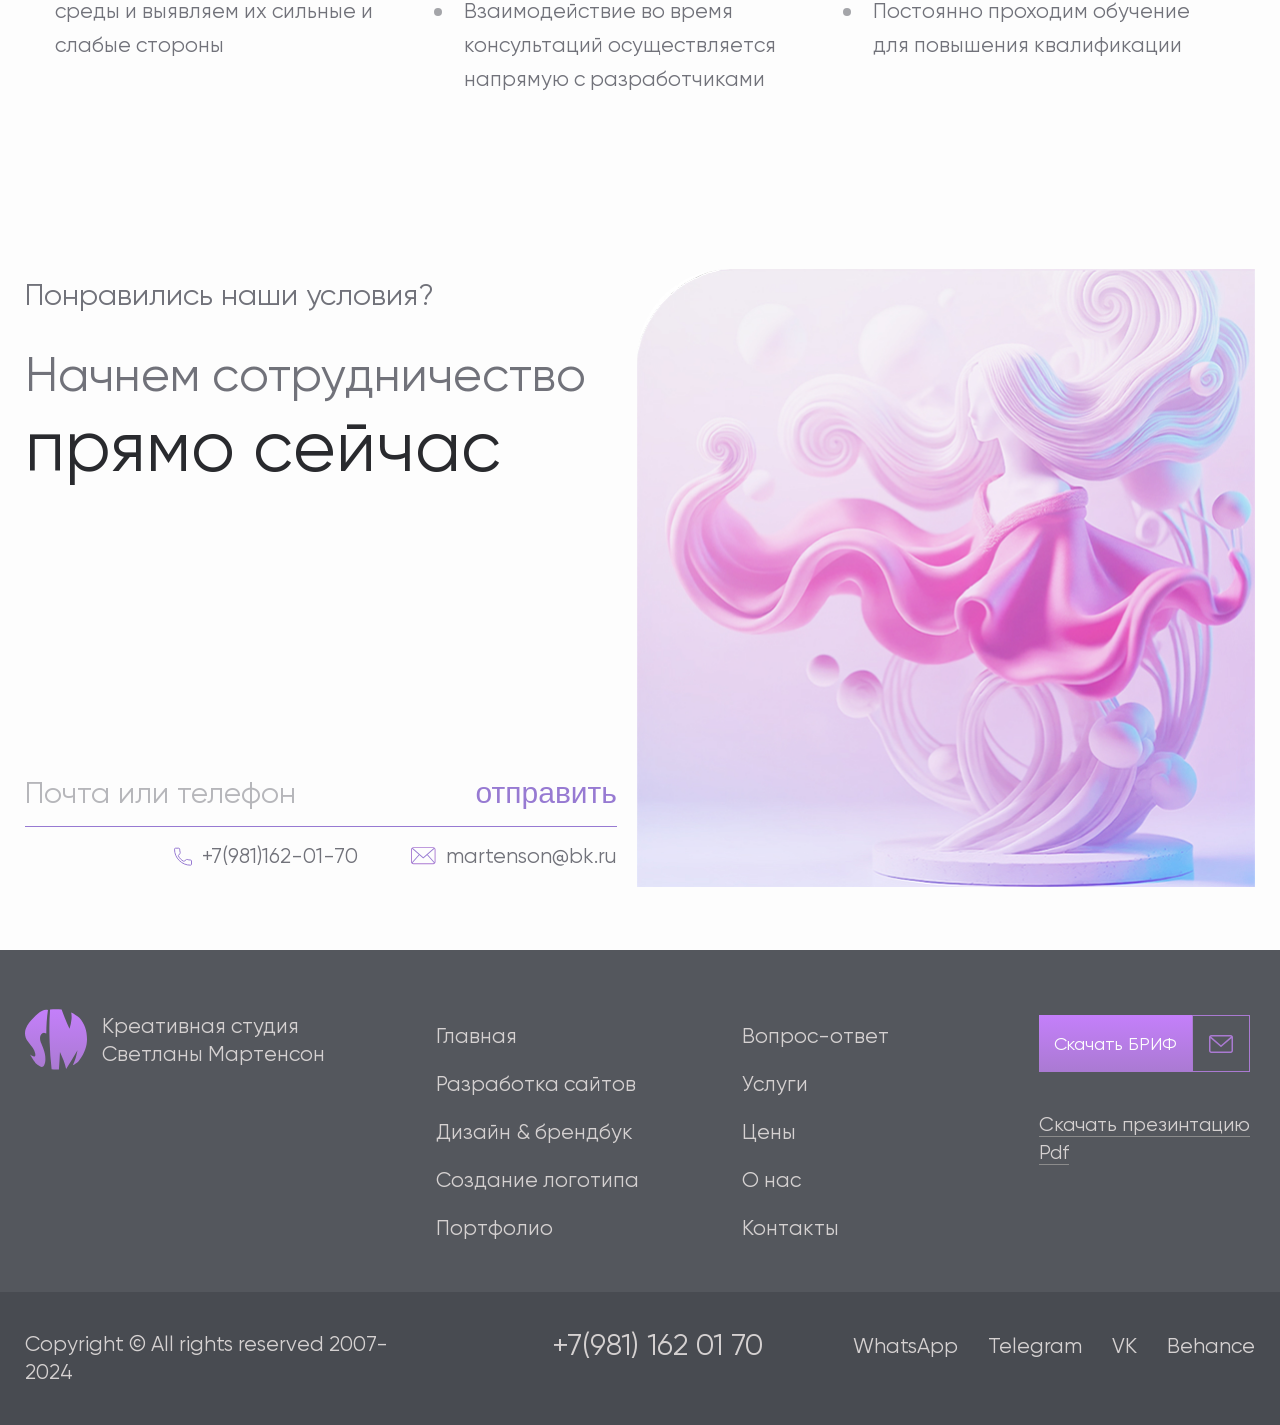
==== commit 6e027e42: "Add files via upload" ====
--- a/about.html
+++ b/about.html
@@ -29,7 +29,7 @@
 				<div class="novisible_700">
 					<div class="inlines">
 						<div class="novisible_600">
-							<a href="#" class="pink_link">Скачать БРИФ</a>
+							<a href="#" class="pink_link" data-popup-link = "brif">Скачать БРИФ</a>
 						</div>
 						<div class="dr_contacts_wrapp" id="headerContact">
 							<div class="icons_dr_wrapp">
@@ -103,7 +103,7 @@
 									</a>
 								</div>
 								<div>
-									<a href="#" class="brif_link">Скачать БРИФ</a>
+									<a href="#" class="brif_link" data-popup-link = "brif">Скачать БРИФ</a>
 								</div>
 							</div>
 						</div>
@@ -459,7 +459,7 @@
 				<div>
 					<div class="pink_box footer_pink_link">
 						<div>
-							<a href="#" class="pink_link">Скачать БРИФ</a>
+							<a href="#" class="pink_link" data-popup-link = "brif">Скачать БРИФ</a>
 						</div>
 						<div>
 							<a class="mail_link" href="mailto:">
@@ -520,6 +520,15 @@
 		</div>
 	</footer>
 	<!-- /Footer -->
+	<!-- Callback Btn -->
+	<a href="#" class="callbackFixed" data-popup-link = "callback">
+		<img class="callbackFixed_logo" src="img/callback.svg" alt="" loading="lazy" />
+		<svg width="16" height="16" viewBox="0 0 16 16" fill="none" xmlns="http://www.w3.org/2000/svg">
+		<path d="M15.6208 1.57253C15.6209 1.02025 15.1732 0.572495 14.6209 0.572445L5.62093 0.571645C5.06865 0.571596 4.62089 1.01927 4.62084 1.57156C4.6208 2.12384 5.06847 2.5716 5.62076 2.57165L13.6208 2.57236L13.62 10.5724C13.62 11.1246 14.0677 11.5724 14.62 11.5724C15.1722 11.5725 15.62 11.1248 15.62 10.5725L15.6208 1.57253ZM1.99269 15.6124L15.3279 2.27962L13.9138 0.865276L0.578601 14.1981L1.99269 15.6124Z" fill="white"/>
+		</svg>
+		<p>Обсудить проект</p>
+	</a>
+	<!-- /Callback Btn -->
 	<!-- Popup -->
 	<div class="popup" data-popup = "callback">
 		<button type="button" class="close">
@@ -572,7 +581,9 @@
 					</div>
 				</div>
 			</div>
-			<button type="submit" class="subBtnPopup">Отправить</button>
+			<div class="subBtnPopup_wrapp">
+				<button type="submit" class="subBtnPopup">Отправить</button>
+			</div>
 		</div>
 	</div>
 	<div class="popup_bg"></div>
--- a/style.css
+++ b/style.css
@@ -4810,6 +4810,7 @@
     top: 20px;
     right: 30px;
     cursor: pointer;
+    z-index: 5;
 }
 
 .popup_bg {
@@ -4937,8 +4938,16 @@
     color: #977AD2;
 }
 
+.popup_content {
+    white-space: normal;
+}
+
 .popup_content .subBtnPopup {
     margin: 47px 0 10px 0;
+}
+
+.subBtnPopup_wrapp .subBtnPopup {
+    width: 100%;
 }
 
 .subBtnPopup {
@@ -4979,4 +4988,141 @@
     background: linear-gradient(180deg, #CA2EFF 0%, #CD3EFD 23%, #B716ED 100%), #AA7AD2;
 }
 
+.popup_content_brif {
+    max-width: 817px;
+    display: inline-flex !important;
+    align-items: center;
+    min-height: 520px;
+    padding: 47px 120px 33px 120px
+}
+
+.popup_content_brif > * {
+    width: 100%;
+}
+
+.brif_list li {
+    padding: 8px 0;
+}
+
+.brif_list li a {
+    display: inline-flex;
+    align-items: center;
+    font-size: 21px;
+    line-height: 28px;
+    color: #71727A;
+    -webkit-transition-property: color;
+    -webkit-transition-duration: .3s;
+    -webkit-transition-timing-function: ease;
+
+    -moz-transition-property: color;
+    -moz-transition-duration: .3s;
+    -moz-transition-timing-function: ease;
+
+    -ms-transition-property: color;
+    -ms-transition-duration: .3s;
+    -ms-transition-timing-function: ease;
+
+    -o-transition-property: color;
+    -o-transition-duration: .3s;
+    -o-transition-timing-function: ease;
+
+    transition-property: color;
+    transition-duration: .3s;
+    transition-timing-function: ease;
+}
+
+.brif_list li a:hover {
+    color: #977AD2;
+}
+
+.brif_list li a svg {
+    margin: 0 0 0 10px;
+}
+
+.brif_list li a svg path {
+    -webkit-transition-property: fill;
+    -webkit-transition-duration: .3s;
+    -webkit-transition-timing-function: ease;
+
+    -moz-transition-property: fill;
+    -moz-transition-duration: .3s;
+    -moz-transition-timing-function: ease;
+
+    -ms-transition-property: fill;
+    -ms-transition-duration: .3s;
+    -ms-transition-timing-function: ease;
+
+    -o-transition-property: fill;
+    -o-transition-duration: .3s;
+    -o-transition-timing-function: ease;
+
+    transition-property: fill;
+    transition-duration: .3s;
+    transition-timing-function: ease;
+}
+
+.brif_list li a:hover svg path {
+    fill: #977AD2;
+}
+
+.popup_content_brif .close {
+    position: absolute;
+    top: 37px !important;
+    right: 56px !important;
+}
+
+.popup_content_brif .close svg g {
+    fill: #977AD2;
+}
+
 /*-- /Popup --*/
+
+/*-- Callback Btn --*/
+
+.callbackFixed {
+    display: block;
+    width: 110px;
+    height: 110px;
+    padding: 7px 0 0 0;
+    border-radius: 50%;
+    text-align: center;
+    position: fixed;
+    bottom: 30px;
+    right: 80px;
+    z-index: 6;
+    overflow: hidden;
+    background: linear-gradient(180deg, #C47FFA 0%, #BE7EF1 23%, #AA7AD2 100%), #B57AD2;
+    animation: callbackFixed 3s infinite linear;
+}
+
+@keyframes callbackFixed {
+    0% {
+        bottom: 30px;
+    }
+    50% {
+        bottom: 130px;
+    } 
+    100% {
+        bottom: 30px;
+    }
+}
+
+.callbackFixed_logo {
+    display: block;
+    width: auto;
+    height: auto;
+    max-width: 100%;
+    max-height: 100%;
+    position: absolute;
+    top: 50%;
+    left: 50%;
+    transform: translate(-50%, -50%);
+}
+
+.callbackFixed p {
+    font-size: 18px;
+    line-height: 21px;
+    color: #FFF;
+}
+
+/*-- /Callback Btn --*/
--- a/responsive.css
+++ b/responsive.css
@@ -1766,6 +1766,42 @@
 
 /*-- /Footer --*/
 
+/*-- Callback Btn --*/
+
+.callbackFixed {
+    display: block;
+    width: 60px;
+    height: 60px;
+    animation: callbackFixed 3s infinite linear;
+    padding-top: 14px;
+    right: 30px;
+}
+
+@keyframes callbackFixed {
+    0% {
+        bottom: 20px;
+    }
+    50% {
+        bottom: 60px;
+    } 
+    100% {
+        bottom: 20px;
+    }
+}
+.callbackFixed p {
+    font-size: 12px;
+    line-height: 16px;
+}
+
+.callbackFixed svg {
+    width: 10px;
+    margin: -7px auto 0 auto;
+    height: 10px;
+    display: block;
+}
+
+/*-- /Callback Btn --*/
+
 }
 
 @media only screen and (max-width: 767px) {
@@ -2350,6 +2386,19 @@
 }
 
 /*-- /Footer --*/
+
+/*-- Popup --*/
+
+.popup_content {
+    background: #FDFDFD;
+}
+
+.popup_content_brif {
+    height: auto;
+    min-height: auto;
+}
+
+/*-- /Popup --*/
 
 }
 
@@ -2669,6 +2718,98 @@
 }
 
 /*-- /Footer --*/
+
+/*-- Popup --*/
+
+.popup {
+    padding: 0;
+}
+
+.popup_content {
+    width: calc(90vw - 1px);
+    border-radius: 0px 50px 0px 0px;
+    margin: 20px auto;
+    padding: 47px 20px 33px 20px;
+}
+
+.popup_title {
+    text-align: left;
+}
+
+.popup_input_wrapp {
+    margin: 10px 0;
+}
+
+.popup_input_wrapp input {
+    height: 54px;
+    padding: 0 10px;
+    font-size: 18px;
+    line-height: 53px;
+}
+
+.popup_title h3 {
+    padding: 0;
+    font-size: 30px;
+    line-height: 30px;
+}
+
+.popup_title p {
+    padding-bottom: 3px;
+    font-size: 18px;
+    line-height: 28px;
+}
+
+.checkboxes_wrapp {
+    padding: 16px 0 10px 0;
+}
+
+.checkboxes_wrapp h3 {
+    padding: 5px 0 10px 0;
+    font-size: 18px;
+    line-height: 25px;
+}
+
+.subBtnPopup_wrapp {
+    text-align: center;
+}
+
+.popup_content .subBtnPopup {
+    display: inline-flex;
+    margin: 16px 0 10px 0;
+    min-width: 256px;
+    width: auto;
+}
+
+.subBtnPopup {
+    min-height: 52px;
+}
+
+.popup .close {
+    top: 35px;
+    right: 50px;
+}
+
+.close svg g {
+    fill: #977AD2;
+}
+
+.brif_list li {
+    padding: 5px 0;
+    line-height: 1;
+}
+
+.brif_list li a {
+    font-size: 16px;
+    line-height: 25px;
+}
+
+.popup_content_brif .close {
+    position: absolute;
+    top: 18px !important;
+    right: 28px !important;
+}
+
+/*-- /Popup --*/
 
 }
 
